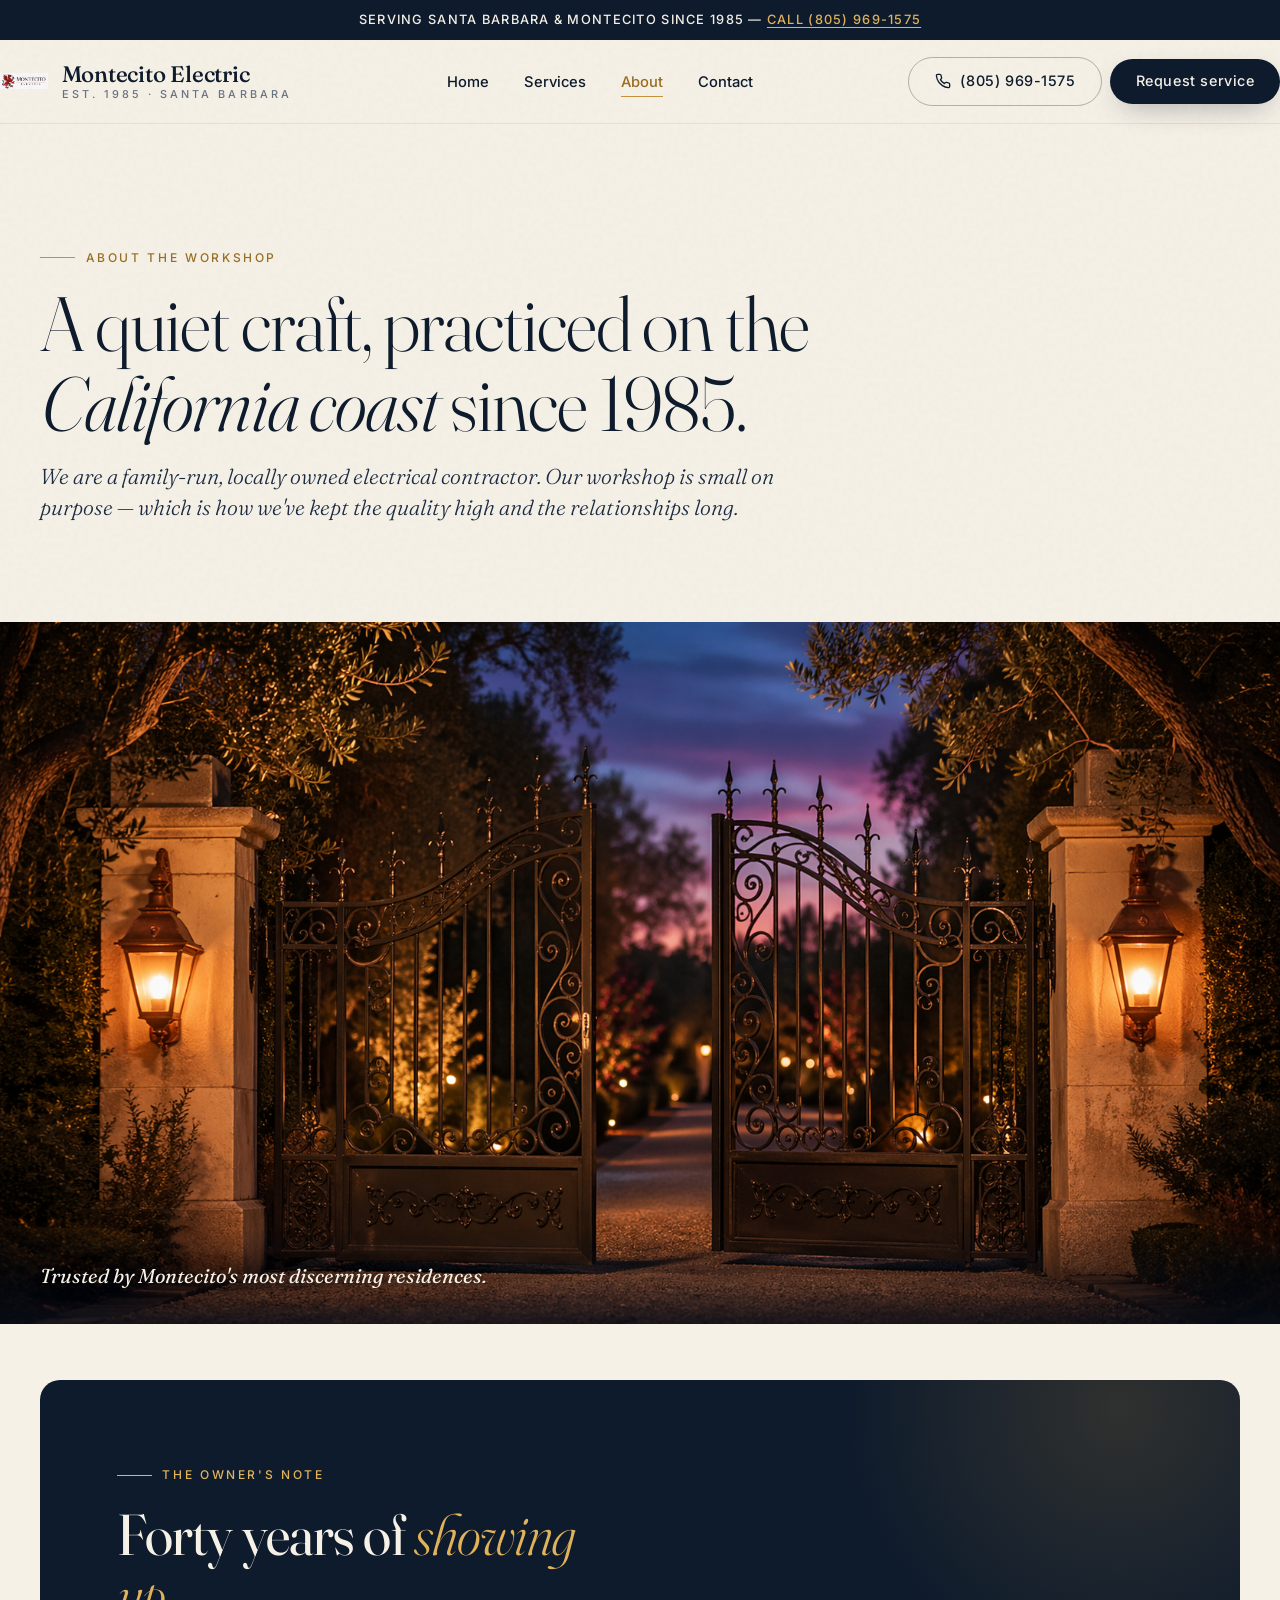
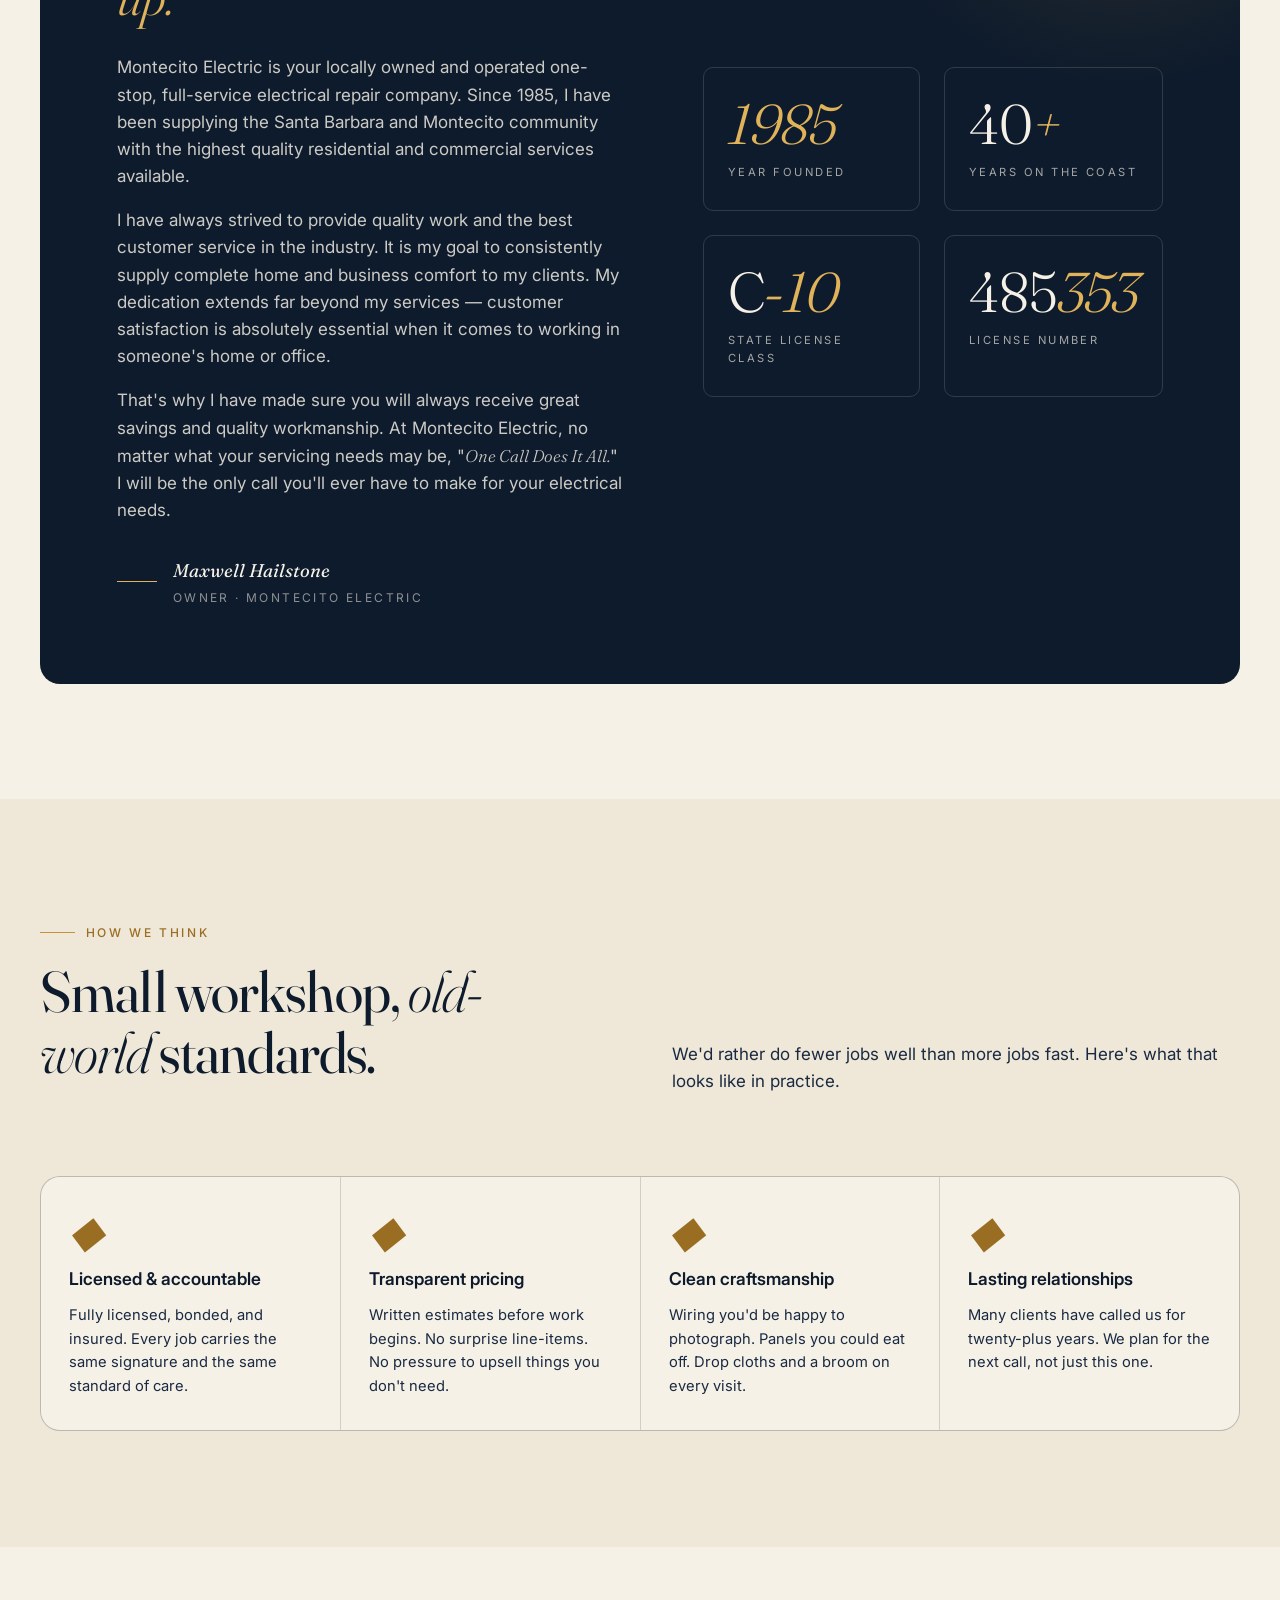
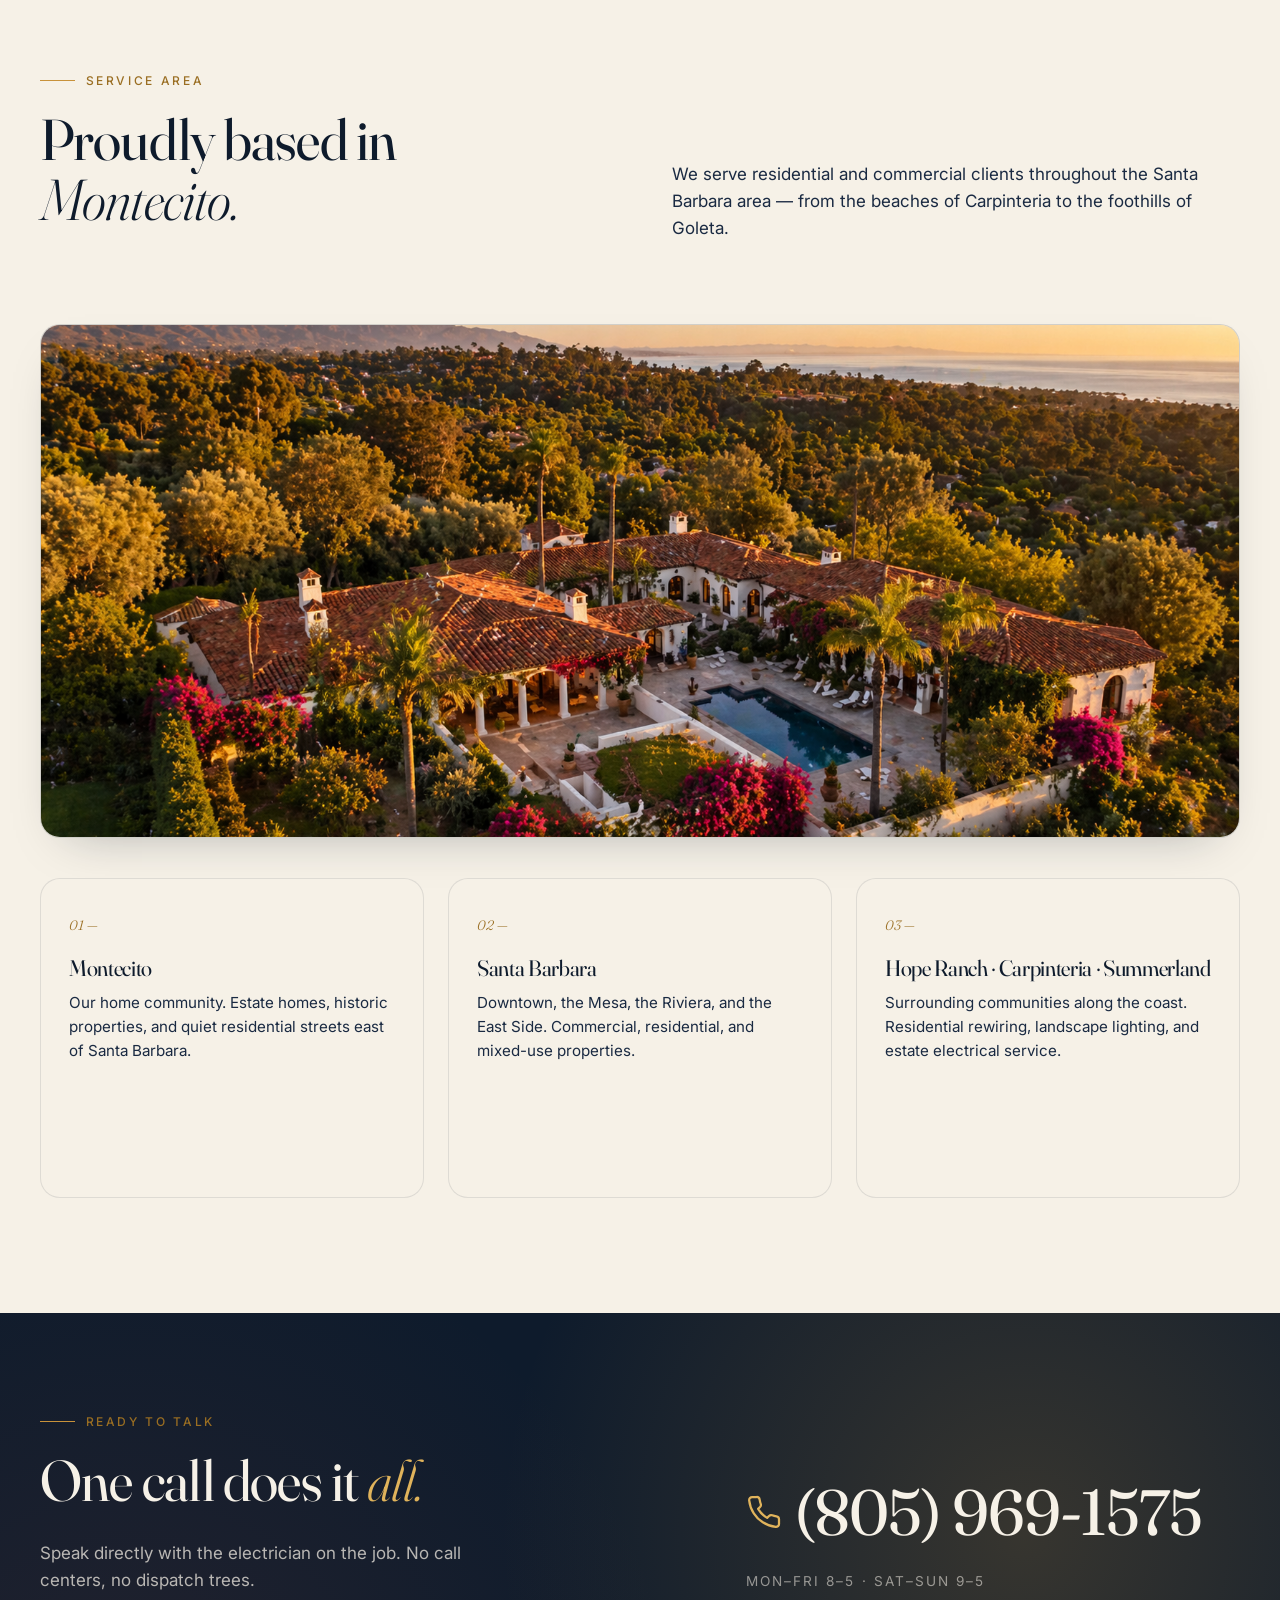
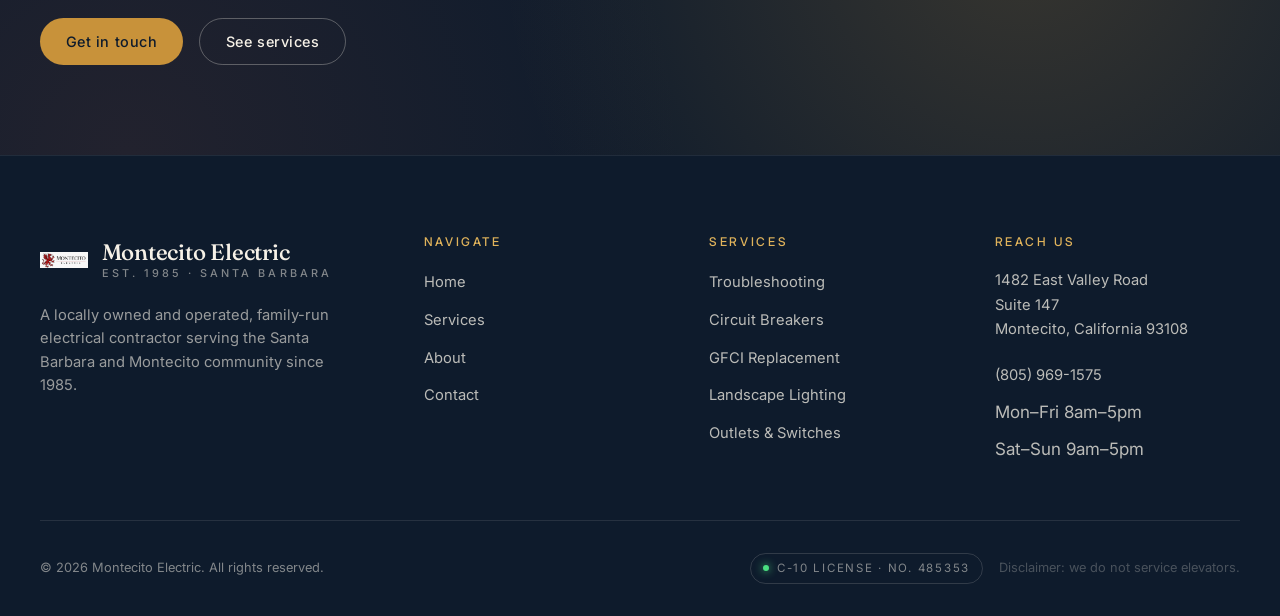
==== about.html @ 4dc49fbf "Update logo display and standardize brand text across all pages Remove circular background from logo" ====
<!DOCTYPE html>
<html lang="en">
<head>
<meta charset="UTF-8" />
<meta name="viewport" content="width=device-width, initial-scale=1.0" />
<title>About — Montecito Electric · Family-run since 1985</title>
<meta name="description" content="Montecito Electric is a locally owned and operated, family-run electrical contractor serving Santa Barbara and Montecito since 1985. C-10 License #485353." />
<meta name="theme-color" content="#0E1B2C" />
<link rel="preconnect" href="https://fonts.googleapis.com" />
<link rel="preconnect" href="https://fonts.gstatic.com" crossorigin />
<link rel="stylesheet" href="assets/css/styles.css" />
<link rel="icon" type="image/png" href="assets/images/montecito-electric-logo.png" />
<link rel="icon" type="image/svg+xml" href="data:image/svg+xml,%3Csvg xmlns='http://www.w3.org/2000/svg' viewBox='0 0 64 64'%3E%3Crect width='64' height='64' rx='14' fill='%230E1B2C'/%3E%3Cpath d='M35 14 L20 36 H30 L28 50 L44 28 H34 Z' fill='%23E0B35B'/%3E%3C/svg%3E" />
</head>
<body>

<div class="announce">
  Serving Santa Barbara & Montecito since 1985 — <a href="tel:8059691575">Call (805) 969-1575</a>
</div>

<header class="site-header">
  <div class="container nav-inner">
    <a href="index.html" class="brand" aria-label="Montecito Electric — Home">
      <span class="brand-mark" aria-hidden="true">
        <img class="brand-logo" src="assets/images/montecito-electric-logo.png" width="48" height="48" alt="Montecito Electric dragon logo" decoding="async" />
      </span>
      <span class="brand-text">
        <span class="brand-name">Montecito Electric</span>
        <span class="brand-sub">Est. 1985 · Santa Barbara</span>
      </span>
    </a>

    <nav aria-label="Primary">
      <ul class="nav-links">
        <li><a href="index.html">Home</a></li>
        <li><a href="services.html">Services</a></li>
        <li><a href="about.html" class="active">About</a></li>
        <li><a href="contact.html">Contact</a></li>
      </ul>
    </nav>

    <div class="nav-cta">
      <a class="btn btn-ghost" href="tel:8059691575">
        <svg width="16" height="16" viewBox="0 0 24 24" fill="none" stroke="currentColor" stroke-width="2" stroke-linecap="round" stroke-linejoin="round"><path d="M22 16.92v3a2 2 0 0 1-2.18 2 19.79 19.79 0 0 1-8.63-3.07 19.5 19.5 0 0 1-6-6 19.79 19.79 0 0 1-3.07-8.67A2 2 0 0 1 4.11 2h3a2 2 0 0 1 2 1.72 12.84 12.84 0 0 0 .7 2.81 2 2 0 0 1-.45 2.11L8.09 9.91a16 16 0 0 0 6 6l1.27-1.27a2 2 0 0 1 2.11-.45 12.84 12.84 0 0 0 2.81.7A2 2 0 0 1 22 16.92z"/></svg>
        (805) 969-1575
      </a>
      <a class="btn btn-primary" href="contact.html">Request service</a>
      <button class="nav-toggle" aria-label="Open menu" aria-expanded="false">
        <svg viewBox="0 0 24 24" fill="none" stroke="currentColor" stroke-width="2" stroke-linecap="round" stroke-linejoin="round"><line x1="3" y1="6" x2="21" y2="6"/><line x1="3" y1="12" x2="21" y2="12"/><line x1="3" y1="18" x2="21" y2="18"/></svg>
      </button>
    </div>
  </div>
</header>

<!-- Page hero -->
<section class="page-hero">
  <div class="container">
    <span class="eyebrow">About the workshop</span>
    <h1>A quiet craft, practiced on the <em class="italic-serif">California coast</em> since 1985.</h1>
    <p class="lead">
      We are a family-run, locally owned electrical contractor. Our workshop is small on purpose — which
      is how we've kept the quality high and the relationships long.
    </p>
  </div>
</section>

<figure class="about-establish reveal">
  <img
    src="assets/images/about-montecito-elecric.png"
    alt="Twin lanterns and an iron gate at a Montecito residence at twilight."
    width="1672"
    height="941"
    loading="lazy"
    decoding="async"
  />
  <figcaption>Trusted by Montecito's most discerning residences.</figcaption>
</figure>

<!-- Story section -->
<section style="padding-top:0">
  <div class="container">
    <div class="panel-dark reveal">
      <div class="about-grid">
        <div class="about-text">
          <span class="eyebrow">The owner's note</span>
          <h2>Forty years of <em class="italic-serif">showing up.</em></h2>
          <p>
            Montecito Electric is your locally owned and operated one-stop, full-service electrical repair company.
            Since 1985, I have been supplying the Santa Barbara and Montecito community with the highest quality
            residential and commercial services available.
          </p>
          <p>
            I have always strived to provide quality work and the best customer service in the industry. It is
            my goal to consistently supply complete home and business comfort to my clients. My dedication
            extends far beyond my services — customer satisfaction is absolutely essential when it comes to
            working in someone's home or office.
          </p>
          <p>
            That's why I have made sure you will always receive great savings and quality workmanship. At Montecito
            Electric, no matter what your servicing needs may be, "<em class="italic-serif">One Call Does It All.</em>"
            I will be the only call you'll ever have to make for your electrical needs.
          </p>
          <div class="signature">
            <span class="signature-line"></span>
            <div>
              <div class="signature-name">Maxwell Hailstone</div>
              <div class="signature-title">Owner · Montecito Electric</div>
            </div>
          </div>
        </div>

        <div class="stats">
          <div class="stat">
            <div class="stat-num"><em>1985</em></div>
            <div class="stat-label">Year founded</div>
          </div>
          <div class="stat">
            <div class="stat-num">40<em>+</em></div>
            <div class="stat-label">Years on the coast</div>
          </div>
          <div class="stat">
            <div class="stat-num">C<em>-10</em></div>
            <div class="stat-label">State license class</div>
          </div>
          <div class="stat">
            <div class="stat-num">485<em>353</em></div>
            <div class="stat-label">License number</div>
          </div>
        </div>
      </div>
    </div>
  </div>
</section>

<!-- Values -->
<section class="process">
  <div class="container">
    <div class="section-head reveal">
      <div>
        <span class="eyebrow">How we think</span>
        <h2>Small workshop, <em class="italic-serif">old-world</em> standards.</h2>
      </div>
      <p>We'd rather do fewer jobs well than more jobs fast. Here's what that looks like in practice.</p>
    </div>

    <div class="process-list reveal">
      <div class="process-item">
        <span class="process-step">◆</span>
        <h4>Licensed & accountable</h4>
        <p>Fully licensed, bonded, and insured. Every job carries the same signature and the same standard of care.</p>
      </div>
      <div class="process-item">
        <span class="process-step">◆</span>
        <h4>Transparent pricing</h4>
        <p>Written estimates before work begins. No surprise line-items. No pressure to upsell things you don't need.</p>
      </div>
      <div class="process-item">
        <span class="process-step">◆</span>
        <h4>Clean craftsmanship</h4>
        <p>Wiring you'd be happy to photograph. Panels you could eat off. Drop cloths and a broom on every visit.</p>
      </div>
      <div class="process-item">
        <span class="process-step">◆</span>
        <h4>Lasting relationships</h4>
        <p>Many clients have called us for twenty-plus years. We plan for the next call, not just this one.</p>
      </div>
    </div>
  </div>
</section>

<!-- Area served -->
<section>
  <div class="container">
    <div class="section-head reveal">
      <div>
        <span class="eyebrow">Service area</span>
        <h2>Proudly based in <em class="italic-serif">Montecito.</em></h2>
      </div>
      <p>We serve residential and commercial clients throughout the Santa Barbara area — from the beaches of Carpinteria to the foothills of Goleta.</p>
    </div>

    <figure class="about-area-hero reveal">
      <img
        src="assets/images/montecito-service-area.png"
        alt="Montecito and the Santa Barbara coastline from above."
        width="1672"
        height="941"
        loading="lazy"
        decoding="async"
      />
    </figure>

    <div class="services-grid reveal">
      <article class="service-card">
        <span class="service-num">01 —</span>
        <h3>Montecito</h3>
        <p>Our home community. Estate homes, historic properties, and quiet residential streets east of Santa Barbara.</p>
      </article>
      <article class="service-card">
        <span class="service-num">02 —</span>
        <h3>Santa Barbara</h3>
        <p>Downtown, the Mesa, the Riviera, and the East Side. Commercial, residential, and mixed-use properties.</p>
      </article>
      <article class="service-card">
        <span class="service-num">03 —</span>
        <h3>Hope Ranch · Carpinteria · Summerland</h3>
        <p>Surrounding communities along the coast. Residential rewiring, landscape lighting, and estate electrical service.</p>
      </article>
    </div>
  </div>
</section>

<!-- CTA -->
<section class="cta-banner">
  <div class="container">
    <div class="cta-inner">
      <div>
        <span class="eyebrow">Ready to talk</span>
        <h2>One call does it <em class="italic-serif">all.</em></h2>
        <p style="color:rgba(246,241,231,0.72); max-width:40ch; margin-top:1rem">
          Speak directly with the electrician on the job. No call centers, no dispatch trees.
        </p>
        <div class="cta-actions">
          <a href="contact.html" class="btn btn-amber">Get in touch</a>
          <a href="services.html" class="btn btn-ghost">See services</a>
        </div>
      </div>
      <div>
        <a href="tel:8059691575" class="cta-phone">
          <svg viewBox="0 0 24 24" fill="none" stroke="currentColor" stroke-width="1.5" stroke-linecap="round" stroke-linejoin="round"><path d="M22 16.92v3a2 2 0 0 1-2.18 2 19.79 19.79 0 0 1-8.63-3.07 19.5 19.5 0 0 1-6-6 19.79 19.79 0 0 1-3.07-8.67A2 2 0 0 1 4.11 2h3a2 2 0 0 1 2 1.72 12.84 12.84 0 0 0 .7 2.81 2 2 0 0 1-.45 2.11L8.09 9.91a16 16 0 0 0 6 6l1.27-1.27a2 2 0 0 1 2.11-.45 12.84 12.84 0 0 0 2.81.7A2 2 0 0 1 22 16.92z"/></svg>
          (805) 969-1575
        </a>
        <p style="color:rgba(246,241,231,0.55); font-size:.85rem; margin-top:.5rem; letter-spacing:.15em; text-transform:uppercase">
          Mon–Fri 8–5 · Sat–Sun 9–5
        </p>
      </div>
    </div>
  </div>
</section>

<!-- Footer -->
<footer class="site-footer">
  <div class="container">
    <div class="footer-grid">
      <div class="footer-brand">
        <a href="index.html" class="brand" aria-label="Montecito Electric">
          <span class="brand-mark" aria-hidden="true">
            <img class="brand-logo" src="assets/images/montecito-electric-logo.png" width="48" height="48" alt="Montecito Electric dragon logo" decoding="async" />
          </span>
          <span class="brand-text">
            <span class="brand-name">Montecito Electric</span>
            <span class="brand-sub">Est. 1985 · Santa Barbara</span>
          </span>
        </a>
        <p>A locally owned and operated, family-run electrical contractor serving the Santa Barbara and Montecito community since 1985.</p>
      </div>
      <div class="footer-col">
        <h4>Navigate</h4>
        <ul>
          <li><a href="index.html">Home</a></li>
          <li><a href="services.html">Services</a></li>
          <li><a href="about.html">About</a></li>
          <li><a href="contact.html">Contact</a></li>
        </ul>
      </div>
      <div class="footer-col">
        <h4>Services</h4>
        <ul>
          <li><a href="services.html#troubleshooting">Troubleshooting</a></li>
          <li><a href="services.html#breakers">Circuit Breakers</a></li>
          <li><a href="services.html#gfci">GFCI Replacement</a></li>
          <li><a href="services.html#landscape">Landscape Lighting</a></li>
          <li><a href="services.html#outlets">Outlets & Switches</a></li>
        </ul>
      </div>
      <div class="footer-col">
        <h4>Reach us</h4>
        <address>
          1482 East Valley Road<br/>
          Suite 147<br/>
          Montecito, California 93108
        </address>
        <ul style="margin-top:1.25rem">
          <li><a href="tel:8059691575">(805) 969-1575</a></li>
          <li>Mon–Fri 8am–5pm</li>
          <li>Sat–Sun 9am–5pm</li>
        </ul>
      </div>
    </div>
    <div class="footer-bottom">
      <div>© <span data-year>2026</span> Montecito Electric. All rights reserved.</div>
      <div style="display:flex; gap:1rem; align-items:center; flex-wrap:wrap">
        <span class="license-tag">C-10 License · No. 485353</span>
        <span style="opacity:.5">Disclaimer: we do not service elevators.</span>
      </div>
    </div>
  </div>
</footer>

<script src="assets/js/main.js" defer></script>
</body>
</html>
---- assets/css/styles.css ----
/* =========================================================
   MONTECITO ELECTRIC — Design System
   Aesthetic: Coastal California editorial. Deep navy,
   golden-hour amber, ivory. Serif display + refined sans.
   ========================================================= */

/* ---------- Fonts (self-hosted via Google Fonts CDN) ---------- */
@import url('https://fonts.googleapis.com/css2?family=Fraunces:ital,opsz,wght@0,9..144,300;0,9..144,400;0,9..144,500;0,9..144,600;0,9..144,700;1,9..144,400&family=Inter:wght@300;400;500;600;700&display=swap');

/* ---------- Design tokens ---------- */
:root {
  /* Palette */
  --ink:        #0E1B2C;       /* deep navy, primary text/background */
  --ink-soft:   #1a2a42;
  --ink-line:   #223352;
  --ivory:      #F6F1E7;       /* warm off-white */
  --ivory-soft: #EFE8D8;
  --bone:       #E7DFC9;
  --amber:      #C8923A;       /* golden-hour accent */
  --amber-lite: #E0B35B;
  --amber-deep: #9A6E22;
  --terracotta: #B4553C;
  --sage:       #6B7A5A;
  --muted:      #6B7383;

  /* Typography */
  --font-display: 'Fraunces', 'Times New Roman', Georgia, serif;
  --font-body:    'Inter', -apple-system, BlinkMacSystemFont, 'Segoe UI', sans-serif;

  /* Spatial */
  --container: 1280px;
  --gutter: clamp(1.25rem, 4vw, 2.5rem);
  --radius-sm: 4px;
  --radius:    10px;
  --radius-lg: 20px;

  /* Motion */
  --ease: cubic-bezier(.2, .7, .2, 1);
}

* { box-sizing: border-box; }

html {
  scroll-behavior: smooth;
  -webkit-text-size-adjust: 100%;
}

body {
  margin: 0;
  font-family: var(--font-body);
  font-weight: 400;
  font-size: 17px;
  line-height: 1.6;
  color: var(--ink);
  background: var(--ivory);
  -webkit-font-smoothing: antialiased;
  -moz-osx-font-smoothing: grayscale;
  overflow-x: hidden;
}

/* Subtle paper grain on whole page */
body::before {
  content: "";
  position: fixed;
  inset: 0;
  pointer-events: none;
  z-index: 1000;
  opacity: .22;
  mix-blend-mode: multiply;
  background-image: url("data:image/svg+xml;utf8,<svg viewBox='0 0 200 200' xmlns='http://www.w3.org/2000/svg'><filter id='n'><feTurbulence type='fractalNoise' baseFrequency='0.9' numOctaves='2' stitchTiles='stitch'/><feColorMatrix values='0 0 0 0 0.05  0 0 0 0 0.05  0 0 0 0 0.1  0 0 0 0.08 0'/></filter><rect width='200' height='200' filter='url(%23n)'/></svg>");
}

img { max-width: 100%; height: auto; display: block; }
a { color: inherit; text-decoration: none; }
button { font: inherit; cursor: pointer; border: 0; background: none; color: inherit; }

/* ---------- Typography ---------- */
h1, h2, h3, h4 {
  font-family: var(--font-display);
  font-weight: 400;
  letter-spacing: -0.015em;
  line-height: 1.05;
  margin: 0 0 .5em;
  font-variation-settings: "opsz" 120;
}

h1 { font-size: clamp(2.75rem, 7vw, 6rem); font-weight: 300; }
h2 { font-size: clamp(2rem, 4.5vw, 3.75rem); }
h3 { font-size: clamp(1.35rem, 2.4vw, 1.85rem); }
h4 { font-size: 1.15rem; font-family: var(--font-body); font-weight: 600; letter-spacing: 0; }

p { margin: 0 0 1em; }

.eyebrow {
  font-family: var(--font-body);
  font-size: .75rem;
  text-transform: uppercase;
  letter-spacing: .22em;
  font-weight: 500;
  color: var(--amber-deep);
  margin-bottom: 1.25rem;
  display: inline-flex;
  align-items: center;
  gap: .65rem;
}
.eyebrow::before {
  content: "";
  width: 2.2rem;
  height: 1px;
  background: var(--amber);
  display: inline-block;
}
.lead {
  font-family: var(--font-display);
  font-size: clamp(1.2rem, 2vw, 1.55rem);
  font-weight: 300;
  font-style: italic;
  line-height: 1.45;
  color: var(--ink-soft);
  max-width: 42ch;
}

.italic-serif { font-family: var(--font-display); font-style: italic; font-weight: 300; }

/* ---------- Layout ---------- */
.container {
  width: 100%;
  max-width: var(--container);
  margin: 0 auto;
  padding: 0 var(--gutter);
}

section { padding: clamp(5rem, 9vw, 8.5rem) 0; position: relative; }

/* ---------- Announcement bar ---------- */
.announce {
  background: var(--ink);
  color: var(--ivory);
  font-size: .8rem;
  letter-spacing: .1em;
  text-transform: uppercase;
  text-align: center;
  padding: .6rem 1rem;
  font-weight: 500;
}
.announce a {
  color: var(--amber-lite);
  text-decoration: underline;
  text-underline-offset: 3px;
  text-decoration-thickness: 1px;
}

/* ---------- Header / Nav ---------- */
.site-header {
  position: sticky;
  top: 0;
  z-index: 100;
  background: rgba(246, 241, 231, 0.82);
  backdrop-filter: saturate(140%) blur(14px);
  -webkit-backdrop-filter: saturate(140%) blur(14px);
  border-bottom: 1px solid rgba(14, 27, 44, 0.08);
}
.nav-inner {
  display: flex;
  align-items: center;
  justify-content: space-between;
  gap: 2rem;
  padding: 1.1rem 0;
}
.brand {
  display: flex;
  align-items: center;
  gap: .85rem;
  text-decoration: none;
}
.brand-mark {
  width: 48px; height: 48px;
  flex: 0 0 auto;
  display: grid; place-items: center;
}
.brand-mark .brand-logo {
  width: 48px;
  height: 48px;
  object-fit: contain;
  display: block;
}
.brand-text {
  display: flex; flex-direction: column; line-height: 1;
}
.brand-name {
  font-family: var(--font-display);
  font-size: 1.4rem;
  font-weight: 500;
  letter-spacing: -0.01em;
  color: var(--ink);
}
.brand-sub {
  font-size: .68rem;
  letter-spacing: .28em;
  text-transform: uppercase;
  color: var(--muted);
  margin-top: 4px;
  font-weight: 500;
}

.nav-links {
  display: flex;
  gap: 2.2rem;
  list-style: none;
  margin: 0; padding: 0;
}
.nav-links a {
  font-size: .92rem;
  font-weight: 500;
  color: var(--ink);
  position: relative;
  padding: .25rem 0;
  transition: color .25s var(--ease);
}
.nav-links a::after {
  content: "";
  position: absolute;
  left: 0; bottom: -2px;
  height: 1px; width: 0;
  background: var(--amber);
  transition: width .35s var(--ease);
}
.nav-links a:hover::after,
.nav-links a.active::after { width: 100%; }
.nav-links a.active { color: var(--amber-deep); }

.nav-cta {
  display: inline-flex;
  align-items: center;
  gap: .5rem;
}

/* Mobile toggle */
.nav-toggle {
  display: none;
  width: 42px; height: 42px;
  border-radius: 50%;
  background: var(--ink);
  color: var(--ivory);
  align-items: center;
  justify-content: center;
}
.nav-toggle svg { width: 20px; height: 20px; }

/* ---------- Buttons ---------- */
.btn {
  display: inline-flex;
  align-items: center;
  gap: .6rem;
  padding: .95rem 1.6rem;
  border-radius: 999px;
  font-size: .9rem;
  font-weight: 500;
  letter-spacing: .04em;
  transition: transform .3s var(--ease), background .3s var(--ease), color .3s var(--ease), box-shadow .3s var(--ease);
  white-space: nowrap;
  line-height: 1;
}
.btn-primary {
  background: var(--ink);
  color: var(--ivory);
  box-shadow: 0 10px 30px -12px rgba(14, 27, 44, 0.45);
}
.btn-primary:hover {
  background: var(--amber-deep);
  color: var(--ivory);
  transform: translateY(-2px);
}
.btn-ghost {
  background: transparent;
  color: var(--ink);
  border: 1px solid rgba(14, 27, 44, 0.3);
}
.btn-ghost:hover {
  background: var(--ink);
  color: var(--ivory);
  border-color: var(--ink);
}
.btn-amber {
  background: var(--amber);
  color: var(--ink);
}
.btn-amber:hover { background: var(--amber-lite); transform: translateY(-2px); }

.btn-arrow { transition: transform .3s var(--ease); }
.btn:hover .btn-arrow { transform: translateX(4px); }

/* ---------- HERO ---------- */
.hero {
  position: relative;
  padding: clamp(4rem, 7vw, 7rem) 0 clamp(4rem, 8vw, 7rem);
  overflow: hidden;
}
.hero-grid {
  display: grid;
  grid-template-columns: 1fr;
  gap: 3rem;
  align-items: center;
}
@media (min-width: 900px) {
  .hero-grid { grid-template-columns: 1.15fr 1fr; gap: 4.5rem; }
}

.hero-title {
  font-size: clamp(3rem, 8vw, 6.5rem);
  line-height: .95;
  font-weight: 300;
  margin-bottom: 1.75rem;
  letter-spacing: -0.025em;
}
.hero-title .line {
  display: block;
  overflow: hidden;
}
.hero-title .line > span {
  display: inline-block;
  animation: riseUp 1s var(--ease) both;
}
.hero-title .line:nth-child(2) > span { animation-delay: .12s; }
.hero-title .line:nth-child(3) > span { animation-delay: .24s; }
.hero-title em {
  font-style: italic;
  font-weight: 300;
  color: var(--amber-deep);
  font-variation-settings: "opsz" 144, "SOFT" 100;
}

@keyframes riseUp {
  from { opacity: 0; transform: translateY(60%); }
  to   { opacity: 1; transform: translateY(0); }
}
@keyframes fadeUp {
  from { opacity: 0; transform: translateY(20px); }
  to   { opacity: 1; transform: translateY(0); }
}

.hero-lead {
  max-width: 46ch;
  margin-bottom: 2rem;
  animation: fadeUp .9s var(--ease) .45s both;
}
.hero-cta {
  display: flex; gap: .85rem; flex-wrap: wrap;
  animation: fadeUp .9s var(--ease) .6s both;
}
.hero-meta {
  margin-top: 3rem;
  display: flex;
  gap: 2.5rem;
  flex-wrap: wrap;
  animation: fadeUp .9s var(--ease) .75s both;
}
.hero-meta-item {
  display: flex; flex-direction: column; gap: .25rem;
}
.hero-meta-num {
  font-family: var(--font-display);
  font-size: 2.4rem;
  font-weight: 400;
  color: var(--ink);
  line-height: 1;
}
.hero-meta-num em { font-style: italic; color: var(--amber-deep); }
.hero-meta-label {
  font-size: .72rem;
  letter-spacing: .22em;
  text-transform: uppercase;
  color: var(--muted);
}

/* Hero visual — editorial photography + warm overlay */
.hero-visual {
  position: relative;
  aspect-ratio: 4/5;
  border-radius: var(--radius-lg);
  overflow: hidden;
  background: linear-gradient(160deg, #1a2a42 0%, #0E1B2C 55%, #050c18 100%);
  box-shadow:
    0 50px 100px -40px rgba(5, 12, 24, 0.55),
    0 0 0 1px rgba(14, 27, 44, 0.1);
  animation: fadeUp 1.2s var(--ease) .3s both;
}
.hero-visual::before {
  content: "";
  position: absolute;
  inset: 0;
  z-index: 1;
  background:
    radial-gradient(ellipse at 15% 0%, rgba(224, 179, 91, 0.2), transparent 50%),
    radial-gradient(ellipse at 100% 100%, rgba(180, 85, 60, 0.12), transparent 50%),
    linear-gradient(180deg, transparent 50%, rgba(5, 12, 24, 0.45) 100%);
  pointer-events: none;
}
.hero-photo {
  position: absolute;
  inset: 0;
  width: 100%;
  height: 100%;
  object-fit: cover;
  object-position: center 32%;
  z-index: 0;
}
.hero-badge {
  position: absolute;
  z-index: 2;
  bottom: 1.75rem; left: 1.75rem; right: 1.75rem;
  background: rgba(246, 241, 231, 0.96);
  backdrop-filter: blur(8px);
  border-radius: var(--radius);
  padding: 1.15rem 1.4rem;
  display: flex; align-items: center; gap: 1rem;
  box-shadow: 0 10px 30px -10px rgba(0,0,0,.3);
}
.hero-badge-icon {
  width: 46px; height: 46px;
  flex: 0 0 auto;
  border-radius: 50%;
  background: var(--amber);
  display: grid; place-items: center;
  color: var(--ink);
}
.hero-badge-icon svg { width: 22px; height: 22px; }
.hero-badge-text { font-size: .88rem; line-height: 1.35; }
.hero-badge-text strong {
  display: block;
  font-family: var(--font-display);
  font-size: 1rem;
  font-weight: 500;
  margin-bottom: 2px;
}

/* Decorative floating numbers */
.hero-decor {
  position: absolute;
  top: 0; right: 0;
  font-family: var(--font-display);
  font-size: clamp(8rem, 18vw, 16rem);
  line-height: 1;
  color: var(--bone);
  opacity: .7;
  font-weight: 300;
  letter-spacing: -0.04em;
  pointer-events: none;
  z-index: -1;
  transform: translate(20%, -20%);
}

/* ---------- Marquee strip ---------- */
.marquee {
  border-top: 1px solid rgba(14,27,44,.1);
  border-bottom: 1px solid rgba(14,27,44,.1);
  overflow: hidden;
  padding: 1.4rem 0;
  background: var(--ivory-soft);
}
.marquee-track {
  display: flex;
  gap: 3.5rem;
  animation: scroll 40s linear infinite;
  white-space: nowrap;
  width: max-content;
}
.marquee-item {
  font-family: var(--font-display);
  font-style: italic;
  font-size: 1.4rem;
  font-weight: 300;
  color: var(--ink);
  display: inline-flex;
  align-items: center;
  gap: 3.5rem;
}
.marquee-item::after {
  content: "✦";
  color: var(--amber);
  font-style: normal;
}
@keyframes scroll {
  from { transform: translateX(0); }
  to   { transform: translateX(-50%); }
}

/* ---------- Services ---------- */
.section-head {
  display: grid;
  grid-template-columns: 1fr;
  gap: 2rem;
  margin-bottom: 4rem;
  align-items: end;
}
@media (min-width: 900px) {
  .section-head { grid-template-columns: 1fr 1fr; gap: 4rem; }
}
.section-head h2 { max-width: 16ch; }
.section-head p { max-width: 50ch; color: var(--ink-soft); }

.services-grid {
  display: grid;
  grid-template-columns: 1fr;
  gap: 1.5rem;
}
@media (min-width: 640px) { .services-grid { grid-template-columns: repeat(2, 1fr); } }
@media (min-width: 1000px) { .services-grid { grid-template-columns: repeat(3, 1fr); } }

.service-card {
  position: relative;
  background: var(--ivory);
  border: 1px solid rgba(14, 27, 44, 0.1);
  border-radius: var(--radius-lg);
  padding: 2.25rem 1.75rem 2rem;
  transition: transform .4s var(--ease), box-shadow .4s var(--ease), border-color .4s var(--ease);
  overflow: hidden;
  display: flex;
  flex-direction: column;
  min-height: 320px;
}
.service-card::before {
  content: "";
  position: absolute;
  inset: 0;
  background: linear-gradient(160deg, transparent 50%, rgba(200, 146, 58, 0.08) 100%);
  opacity: 0;
  transition: opacity .4s var(--ease);
}
.service-card:hover {
  transform: translateY(-6px);
  box-shadow: 0 30px 60px -25px rgba(14, 27, 44, 0.25);
  border-color: rgba(200, 146, 58, 0.4);
}
.service-card:hover::before { opacity: 1; }

.service-num {
  font-family: var(--font-display);
  font-size: .85rem;
  font-style: italic;
  font-weight: 300;
  color: var(--amber-deep);
  margin-bottom: 1.25rem;
}
.service-icon {
  width: 52px; height: 52px;
  display: grid; place-items: center;
  border-radius: 50%;
  background: var(--ink);
  color: var(--amber-lite);
  margin-bottom: 1.5rem;
  position: relative;
  z-index: 1;
}
.service-icon svg { width: 26px; height: 26px; }
.service-card h3 {
  font-size: 1.4rem;
  margin-bottom: .65rem;
  position: relative; z-index: 1;
}
.service-card p {
  color: var(--ink-soft);
  font-size: .95rem;
  margin-bottom: 1.25rem;
  position: relative; z-index: 1;
}
.service-link {
  margin-top: auto;
  font-size: .85rem;
  font-weight: 500;
  letter-spacing: .04em;
  color: var(--ink);
  display: inline-flex;
  align-items: center;
  gap: .4rem;
  position: relative; z-index: 1;
}
.service-link svg { transition: transform .3s var(--ease); width: 14px; height: 14px; }
.service-card:hover .service-link svg { transform: translateX(5px); }

/* ---------- About / dark panel ---------- */
.panel-dark {
  background: var(--ink);
  color: var(--ivory);
  border-radius: var(--radius-lg);
  padding: clamp(2.5rem, 6vw, 5rem);
  position: relative;
  overflow: hidden;
}
.panel-dark::before {
  content: "";
  position: absolute;
  top: -30%; right: -15%;
  width: 600px; height: 600px;
  background: radial-gradient(circle, rgba(200, 146, 58, 0.18), transparent 65%);
  pointer-events: none;
}
.panel-dark--craft::after {
  content: "";
  position: absolute;
  inset: 0;
  background: url("../images/best-electrician-in-montecito.png") 92% 50% / min(52vw, 420px) auto no-repeat;
  opacity: 0.16;
  pointer-events: none;
  mix-blend-mode: soft-light;
}
@media (max-width: 899px) {
  .panel-dark--craft::after {
    background-position: 50% 100%;
    background-size: min(92vw, 300px) auto;
    opacity: 0.12;
  }
}
.panel-dark .eyebrow { color: var(--amber-lite); }
.panel-dark .eyebrow::before { background: var(--amber-lite); }
.panel-dark h2 em { color: var(--amber-lite); }

.about-grid {
  display: grid;
  grid-template-columns: 1fr;
  gap: 3rem;
  position: relative;
  z-index: 1;
}
@media (min-width: 900px) {
  .about-grid { grid-template-columns: 1.1fr 1fr; gap: 5rem; align-items: center; }
}
.about-text p { color: rgba(246, 241, 231, 0.82); max-width: 55ch; }
.signature {
  margin-top: 2rem;
  display: flex; align-items: center; gap: 1rem;
}
.signature-line {
  width: 2.5rem; height: 1px; background: var(--amber-lite);
}
.signature-name {
  font-family: var(--font-display);
  font-style: italic;
  font-size: 1.15rem;
  font-weight: 400;
  color: var(--ivory);
}
.signature-title {
  font-size: .75rem;
  letter-spacing: .2em;
  text-transform: uppercase;
  color: rgba(246, 241, 231, 0.55);
  margin-top: 2px;
}

.stats {
  display: grid;
  grid-template-columns: repeat(2, 1fr);
  gap: 1.5rem;
}
.stat {
  border: 1px solid rgba(246, 241, 231, 0.15);
  border-radius: var(--radius);
  padding: 1.75rem 1.5rem;
  transition: border-color .3s var(--ease), background .3s var(--ease);
}
.stat:hover { border-color: var(--amber-lite); background: rgba(200, 146, 58, 0.05); }
.stat-num {
  font-family: var(--font-display);
  font-size: clamp(2.5rem, 5vw, 3.5rem);
  font-weight: 300;
  line-height: 1;
  color: var(--ivory);
  letter-spacing: -0.02em;
}
.stat-num em { font-style: italic; color: var(--amber-lite); }
.stat-label {
  font-size: .7rem;
  letter-spacing: .22em;
  text-transform: uppercase;
  color: rgba(246, 241, 231, 0.65);
  margin-top: .75rem;
}

/* ---------- Process ---------- */
.process {
  background: var(--ivory-soft);
}
.process-list {
  display: grid;
  grid-template-columns: 1fr;
  gap: 1px;
  background: rgba(14, 27, 44, 0.12);
  border: 1px solid rgba(14, 27, 44, 0.12);
  border-radius: var(--radius-lg);
  overflow: hidden;
}
@media (min-width: 900px) {
  .process-list { grid-template-columns: repeat(4, 1fr); }
}
.process-item {
  background: var(--ivory);
  padding: 2rem 1.75rem;
  transition: background .3s var(--ease);
  display: flex;
  flex-direction: column;
  gap: 1rem;
}
.process-item:hover { background: var(--bone); }
.process-step {
  font-family: var(--font-display);
  font-style: italic;
  font-weight: 300;
  font-size: 2.8rem;
  line-height: 1;
  color: var(--amber-deep);
}
.process-item h4 { margin: 0; font-size: 1.1rem; }
.process-item p { margin: 0; font-size: .92rem; color: var(--ink-soft); }

/* ---------- Testimonial ---------- */
.testimonial-band {
  padding: clamp(2.5rem, 5vw, 4rem) 0;
  background: var(--ivory-soft);
}
.testimonial {
  text-align: center;
  max-width: 900px;
  margin: 0 auto;
  padding: 4rem 0;
}
.testimonial--textured {
  position: relative;
  padding: clamp(3rem, 6vw, 4.5rem) clamp(1.25rem, 4vw, 2.5rem);
  border-radius: var(--radius-lg);
  overflow: hidden;
  border: 1px solid rgba(14, 27, 44, 0.08);
  background: var(--ivory);
  box-shadow: 0 24px 60px -40px rgba(14, 27, 44, 0.35);
}
.testimonial--textured::before {
  content: "";
  position: absolute;
  inset: 0;
  z-index: 0;
  background-image: url("../images/background texture.png");
  background-size: cover;
  background-position: center 40%;
  opacity: 0.5;
  mix-blend-mode: multiply;
  filter: contrast(1.04) saturate(0.95);
}
.testimonial--textured::after {
  content: "";
  position: absolute;
  inset: 0;
  z-index: 0;
  background: linear-gradient(
    180deg,
    rgba(246, 241, 231, 0.88) 0%,
    rgba(246, 241, 231, 0.4) 42%,
    rgba(246, 241, 231, 0.9) 100%
  );
  pointer-events: none;
}
.testimonial--textured > * {
  position: relative;
  z-index: 1;
}
.quote-mark {
  font-family: var(--font-display);
  font-size: 6rem;
  font-weight: 300;
  color: var(--amber);
  line-height: .7;
  margin-bottom: 1rem;
}
.testimonial blockquote {
  font-family: var(--font-display);
  font-style: italic;
  font-weight: 300;
  font-size: clamp(1.5rem, 3vw, 2.25rem);
  line-height: 1.35;
  color: var(--ink);
  margin: 0 0 2rem;
  letter-spacing: -0.015em;
}
.testimonial-author {
  font-size: .8rem;
  letter-spacing: .2em;
  text-transform: uppercase;
  color: var(--muted);
}

/* ---------- CTA banner ---------- */
.cta-banner {
  background: var(--ink);
  color: var(--ivory);
  padding: clamp(3rem, 7vw, 6rem) 0;
  position: relative;
  overflow: hidden;
}
.cta-banner::before {
  content: "";
  position: absolute;
  inset: 0;
  background:
    radial-gradient(circle at 80% 50%, rgba(200, 146, 58, 0.22), transparent 50%),
    radial-gradient(circle at 10% 100%, rgba(180, 85, 60, 0.12), transparent 45%);
  pointer-events: none;
}
.cta-inner {
  display: grid;
  grid-template-columns: 1fr;
  gap: 2rem;
  align-items: center;
  position: relative;
  z-index: 1;
}
@media (min-width: 900px) {
  .cta-inner { grid-template-columns: 1.3fr 1fr; gap: 4rem; }
}
.cta-banner h2 em { color: var(--amber-lite); }
.cta-phone {
  font-family: var(--font-display);
  font-size: clamp(2.5rem, 5vw, 4rem);
  font-weight: 400;
  letter-spacing: -0.02em;
  color: var(--ivory);
  display: flex;
  align-items: center;
  gap: .75rem;
  transition: color .3s var(--ease);
}
.cta-phone:hover { color: var(--amber-lite); }
.cta-phone svg { width: 36px; height: 36px; color: var(--amber-lite); }
.cta-actions {
  display: flex; gap: 1rem; margin-top: 1.5rem; flex-wrap: wrap;
}
.cta-actions .btn-ghost {
  color: var(--ivory);
  border-color: rgba(246, 241, 231, 0.3);
}
.cta-actions .btn-ghost:hover {
  background: var(--ivory);
  color: var(--ink);
}

/* ---------- Footer ---------- */
.site-footer {
  background: var(--ink);
  color: rgba(246, 241, 231, 0.75);
  padding: 5rem 0 2rem;
  border-top: 1px solid rgba(246, 241, 231, 0.08);
}
.footer-grid {
  display: grid;
  grid-template-columns: 1fr;
  gap: 3rem;
  margin-bottom: 3.5rem;
}
@media (min-width: 700px) {
  .footer-grid { grid-template-columns: 1.4fr 1fr 1fr 1fr; gap: 2.5rem; }
}
.footer-brand .brand-name { color: var(--ivory); }
.footer-brand .brand-sub { color: rgba(246, 241, 231, 0.5); }
.footer-brand p {
  margin-top: 1.25rem;
  font-size: .92rem;
  max-width: 34ch;
  color: rgba(246, 241, 231, 0.6);
}
.footer-col h4 {
  font-family: var(--font-body);
  font-size: .75rem;
  font-weight: 500;
  letter-spacing: .22em;
  text-transform: uppercase;
  color: var(--amber-lite);
  margin-bottom: 1.25rem;
}
.footer-col ul {
  list-style: none;
  margin: 0; padding: 0;
  display: flex; flex-direction: column; gap: .65rem;
}
.footer-col a {
  font-size: .92rem;
  color: rgba(246, 241, 231, 0.75);
  transition: color .25s var(--ease);
}
.footer-col a:hover { color: var(--amber-lite); }
.footer-col address {
  font-style: normal;
  font-size: .92rem;
  line-height: 1.65;
}

.footer-bottom {
  border-top: 1px solid rgba(246, 241, 231, 0.1);
  padding-top: 2rem;
  display: flex;
  justify-content: space-between;
  align-items: center;
  gap: 1.5rem;
  flex-wrap: wrap;
  font-size: .8rem;
  color: rgba(246, 241, 231, 0.5);
}
.license-tag {
  display: inline-flex;
  align-items: center;
  gap: .5rem;
  padding: .35rem .75rem;
  border: 1px solid rgba(246, 241, 231, 0.15);
  border-radius: 999px;
  font-size: .72rem;
  letter-spacing: .15em;
  text-transform: uppercase;
}
.license-tag::before {
  content: "";
  width: 6px; height: 6px;
  background: #4ade80;
  border-radius: 50%;
  box-shadow: 0 0 8px #4ade80;
}

/* ---------- Interior page hero ---------- */
.page-hero {
  padding: clamp(5rem, 9vw, 8rem) 0 clamp(3rem, 6vw, 5rem);
  position: relative;
}
.page-hero .eyebrow { margin-bottom: 1rem; }
.page-hero h1 {
  font-size: clamp(2.5rem, 6vw, 5rem);
  margin-bottom: 1rem;
  max-width: 18ch;
}
.page-hero .lead { font-size: clamp(1.1rem, 1.8vw, 1.35rem); max-width: 55ch; }

/* ---------- Service detail tiles ---------- */
.svc-tile {
  display: grid;
  grid-template-columns: 1fr;
  gap: 2rem;
  align-items: start;
  padding: 3rem 0;
  border-top: 1px solid rgba(14, 27, 44, 0.12);
}
@media (min-width: 800px) {
  .svc-tile { grid-template-columns: .25fr 1fr 1.2fr; gap: 3rem; }
}
.svc-tile:last-child { border-bottom: 1px solid rgba(14, 27, 44, 0.12); }
.svc-num {
  font-family: var(--font-display);
  font-size: 3rem;
  font-weight: 300;
  font-style: italic;
  color: var(--amber-deep);
  line-height: 1;
}
.svc-tile h3 { font-size: clamp(1.5rem, 2.8vw, 2.2rem); }
.svc-tile p { color: var(--ink-soft); }
.svc-tile ul {
  list-style: none;
  padding: 0;
  margin: 1.25rem 0 0;
  display: grid;
  grid-template-columns: 1fr 1fr;
  gap: .5rem .5rem;
  font-size: .92rem;
}
@media (max-width: 520px) {
  .svc-tile ul { grid-template-columns: 1fr; }
}
.svc-tile li {
  display: flex; align-items: center; gap: .5rem;
  color: var(--ink-soft);
}
.svc-tile li::before {
  content: "";
  width: 4px; height: 4px;
  border-radius: 50%;
  background: var(--amber);
  flex: 0 0 auto;
}
.svc-feature {
  margin: 1.75rem 0 0;
  border-radius: var(--radius);
  overflow: hidden;
  border: 1px solid rgba(14, 27, 44, 0.1);
  aspect-ratio: 16 / 10;
  background: rgba(14, 27, 44, 0.06);
  box-shadow: 0 20px 50px -32px rgba(14, 27, 44, 0.45);
  transition: box-shadow 0.45s var(--ease), border-color 0.35s var(--ease);
}
.svc-feature:hover {
  border-color: rgba(200, 146, 58, 0.35);
  box-shadow: 0 28px 60px -28px rgba(14, 27, 44, 0.35);
}
.svc-feature img {
  display: block;
  width: 100%;
  height: 100%;
  object-fit: cover;
  object-position: center 45%;
  transition: transform 0.75s var(--ease);
}
.svc-feature:hover img { transform: scale(1.02); }

/* ---------- About page photography ---------- */
.about-establish {
  margin: 0 0 clamp(2rem, 5vw, 3.5rem);
  padding: 0;
  position: relative;
}
.about-establish img {
  display: block;
  width: 100%;
  height: auto;
  max-height: min(78vh, 720px);
  object-fit: cover;
  object-position: center 40%;
}
.about-establish figcaption {
  position: absolute;
  left: 0;
  right: 0;
  bottom: 0;
  padding: clamp(1.25rem, 3vw, 2rem) clamp(1rem, 4vw, 2.5rem);
  font-family: var(--font-display);
  font-style: italic;
  font-size: clamp(1rem, 2.2vw, 1.25rem);
  color: var(--ivory);
  text-shadow: 0 2px 24px rgba(5, 12, 24, 0.85);
  background: linear-gradient(180deg, transparent, rgba(5, 12, 24, 0.75));
}
.about-area-hero {
  margin: 0 0 2.5rem;
  border-radius: var(--radius-lg);
  overflow: hidden;
  border: 1px solid rgba(14, 27, 44, 0.1);
  aspect-ratio: 21 / 9;
  background: rgba(14, 27, 44, 0.06);
  box-shadow: 0 20px 48px -28px rgba(14, 27, 44, 0.35);
}
.about-area-hero img {
  display: block;
  width: 100%;
  height: 100%;
  object-fit: cover;
  object-position: 50% 35%;
}

/* ---------- Contact page ---------- */
.contact-grid {
  display: grid;
  grid-template-columns: 1fr;
  gap: 3rem;
}
@media (min-width: 900px) {
  .contact-grid { grid-template-columns: 1.1fr 1fr; gap: 4rem; }
}
.contact-visual-split {
  display: grid;
  grid-template-columns: 1fr;
  gap: 1.25rem;
  margin-top: 0.5rem;
}
@media (min-width: 800px) {
  .contact-visual-split {
    grid-template-columns: 1.15fr 1fr;
    gap: 1.5rem;
    align-items: stretch;
  }
}
.contact-hero-fig {
  margin: 0;
  border-radius: var(--radius-lg);
  overflow: hidden;
  border: 1px solid rgba(14, 27, 44, 0.12);
  min-height: 240px;
  background: #0E1B2C;
  aspect-ratio: 4 / 3;
  box-shadow: 0 24px 50px -30px rgba(5, 12, 24, 0.45);
}
.contact-hero-fig img {
  display: block;
  width: 100%;
  height: 100%;
  min-height: 240px;
  object-fit: cover;
  object-position: center 42%;
}
.contact-map-frame {
  border-radius: var(--radius-lg);
  overflow: hidden;
  border: 1px solid rgba(14, 27, 44, 0.12);
  background: #0E1B2C;
  min-height: 240px;
  aspect-ratio: 4 / 3;
}
.contact-map-frame iframe {
  width: 100%;
  height: 100%;
  min-height: 240px;
  display: block;
}
.contact-map-note {
  margin: 1rem 0 0;
  font-size: 0.88rem;
  text-align: center;
  color: var(--muted);
}
.contact-map-note a {
  color: var(--amber-deep);
  font-weight: 500;
}
.contact-info {
  display: flex;
  flex-direction: column;
  gap: 2rem;
}
.contact-card {
  padding: 1.5rem;
  border: 1px solid rgba(14, 27, 44, 0.12);
  border-radius: var(--radius);
  display: flex;
  gap: 1.25rem;
  align-items: flex-start;
  transition: border-color .3s var(--ease), background .3s var(--ease);
}
.contact-card:hover {
  border-color: var(--amber);
  background: var(--ivory-soft);
}
.contact-icon {
  width: 44px; height: 44px;
  border-radius: 50%;
  background: var(--ink);
  color: var(--amber-lite);
  display: grid; place-items: center;
  flex: 0 0 auto;
}
.contact-icon svg { width: 20px; height: 20px; }
.contact-card h4 {
  margin: 0 0 .25rem;
  font-family: var(--font-body);
  font-size: .72rem;
  letter-spacing: .22em;
  text-transform: uppercase;
  color: var(--muted);
  font-weight: 500;
}
.contact-card p, .contact-card a {
  margin: 0;
  font-family: var(--font-display);
  font-size: 1.25rem;
  font-weight: 400;
  color: var(--ink);
  line-height: 1.4;
}
.contact-card a:hover { color: var(--amber-deep); }

.contact-form {
  background: var(--ivory);
  border: 1px solid rgba(14, 27, 44, 0.12);
  border-radius: var(--radius-lg);
  padding: 2.5rem;
}
.form-row {
  display: grid;
  grid-template-columns: 1fr;
  gap: 1.25rem;
  margin-bottom: 1.25rem;
}
@media (min-width: 600px) {
  .form-row-2 { grid-template-columns: 1fr 1fr; }
}
.form-field { display: flex; flex-direction: column; gap: .5rem; }
.form-field label {
  font-size: .72rem;
  letter-spacing: .18em;
  text-transform: uppercase;
  color: var(--muted);
  font-weight: 500;
}
.form-field input,
.form-field select,
.form-field textarea {
  font: inherit;
  padding: .85rem 1rem;
  border: 1px solid rgba(14, 27, 44, 0.18);
  border-radius: var(--radius-sm);
  background: var(--ivory);
  color: var(--ink);
  transition: border-color .25s var(--ease), box-shadow .25s var(--ease);
}
.form-field input:focus,
.form-field select:focus,
.form-field textarea:focus {
  outline: none;
  border-color: var(--amber);
  box-shadow: 0 0 0 3px rgba(200, 146, 58, 0.15);
}
.form-field textarea { resize: vertical; min-height: 140px; }

/* ---------- Reveal on scroll ---------- */
.reveal {
  opacity: 0;
  transform: translateY(30px);
  transition: opacity 1s var(--ease), transform 1s var(--ease);
}
.reveal.visible {
  opacity: 1;
  transform: translateY(0);
}

/* ---------- Responsive nav ---------- */
@media (max-width: 900px) {
  .nav-links { display: none; }
  .nav-cta .btn-ghost { display: none; }
  .nav-toggle { display: inline-flex; }

  .nav-links.open {
    display: flex;
    position: absolute;
    top: 100%;
    left: 0; right: 0;
    flex-direction: column;
    background: var(--ivory);
    padding: 1.5rem var(--gutter) 2rem;
    gap: 1rem;
    border-bottom: 1px solid rgba(14, 27, 44, 0.1);
    box-shadow: 0 20px 40px -10px rgba(14, 27, 44, 0.15);
  }
  .nav-links.open a {
    font-family: var(--font-display);
    font-size: 1.6rem;
    padding: .5rem 0;
  }
}

/* ---------- Small utilities ---------- */
.sr-only {
  position: absolute; width: 1px; height: 1px;
  padding: 0; margin: -1px; overflow: hidden;
  clip: rect(0,0,0,0); white-space: nowrap; border: 0;
}

.pill {
  display: inline-flex;
  align-items: center;
  gap: .5rem;
  padding: .45rem .9rem;
  background: rgba(200, 146, 58, 0.12);
  color: var(--amber-deep);
  border-radius: 999px;
  font-size: .75rem;
  letter-spacing: .15em;
  text-transform: uppercase;
  font-weight: 500;
}
.pill::before {
  content: "";
  width: 6px; height: 6px;
  background: var(--amber);
  border-radius: 50%;
}

/* Reduce motion */
@media (prefers-reduced-motion: reduce) {
  *, *::before, *::after {
    animation-duration: 0.01ms !important;
    animation-iteration-count: 1 !important;
    transition-duration: 0.01ms !important;
  }
}
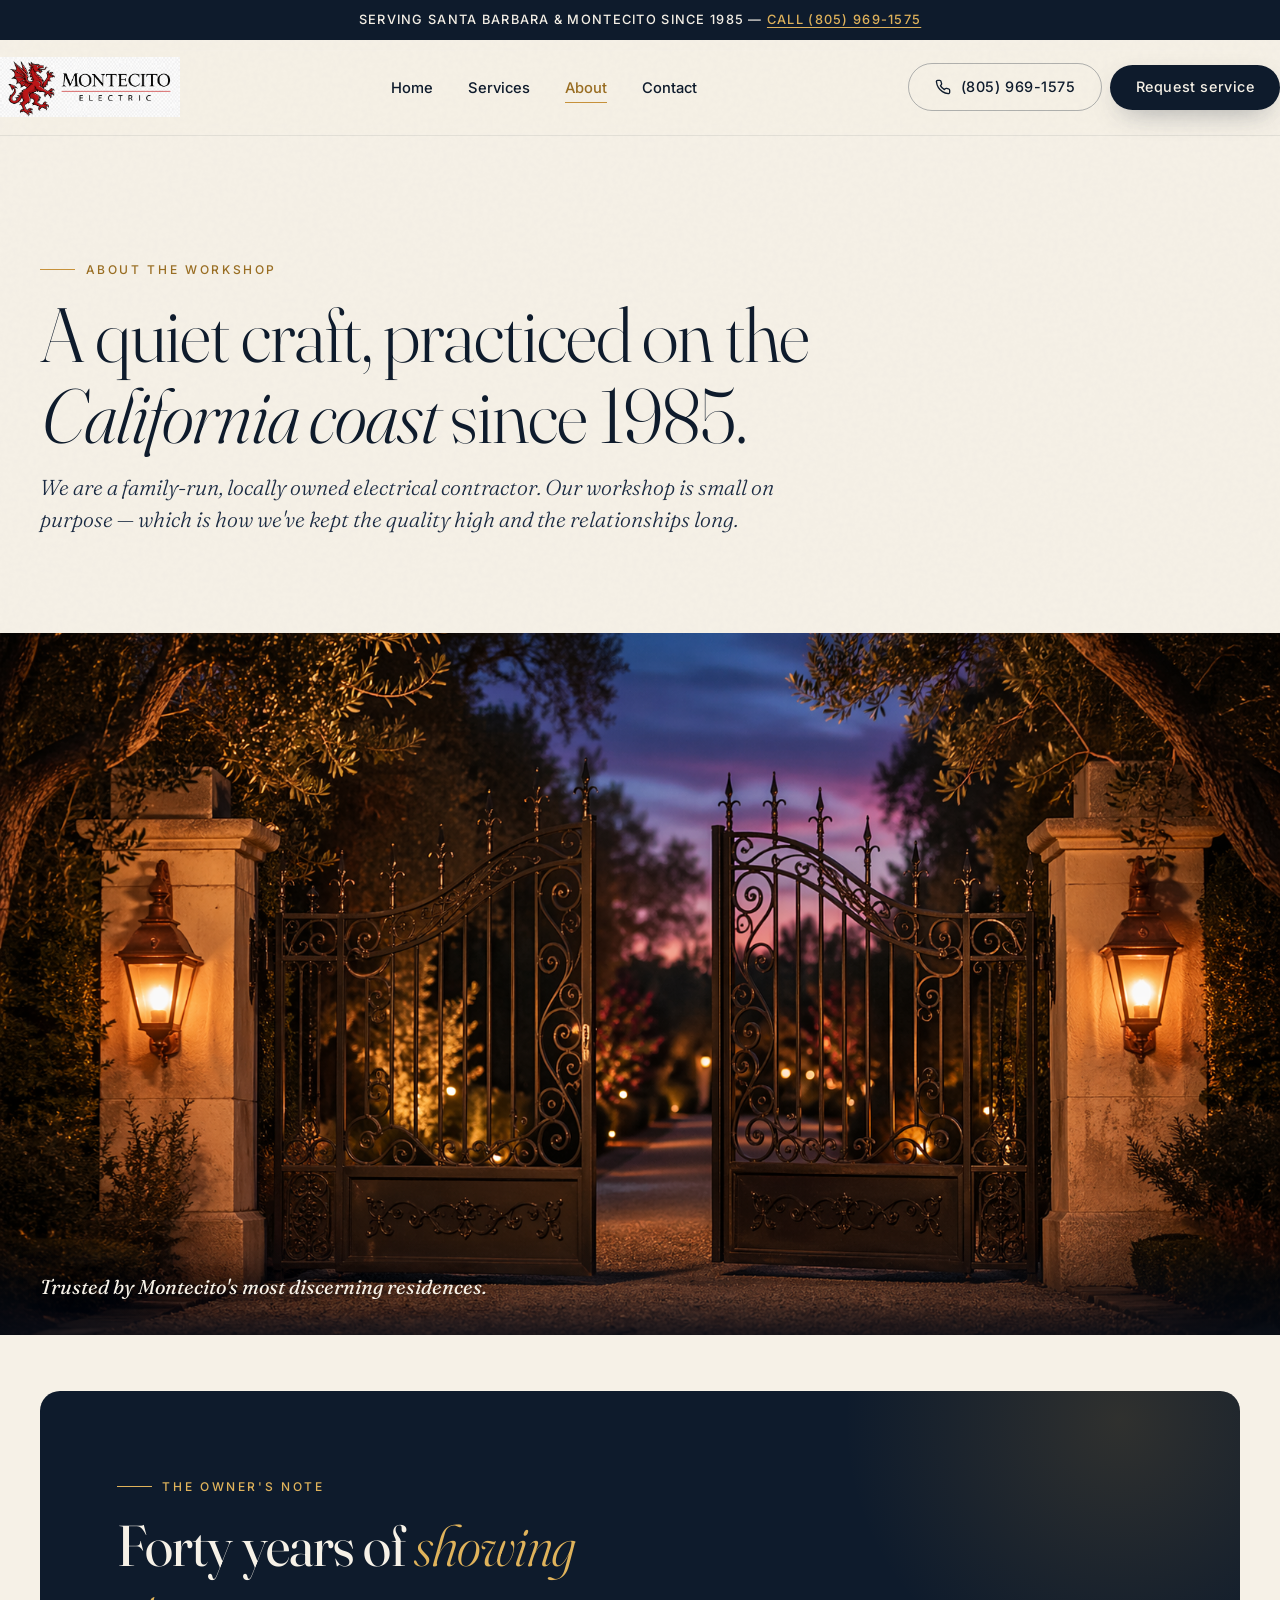
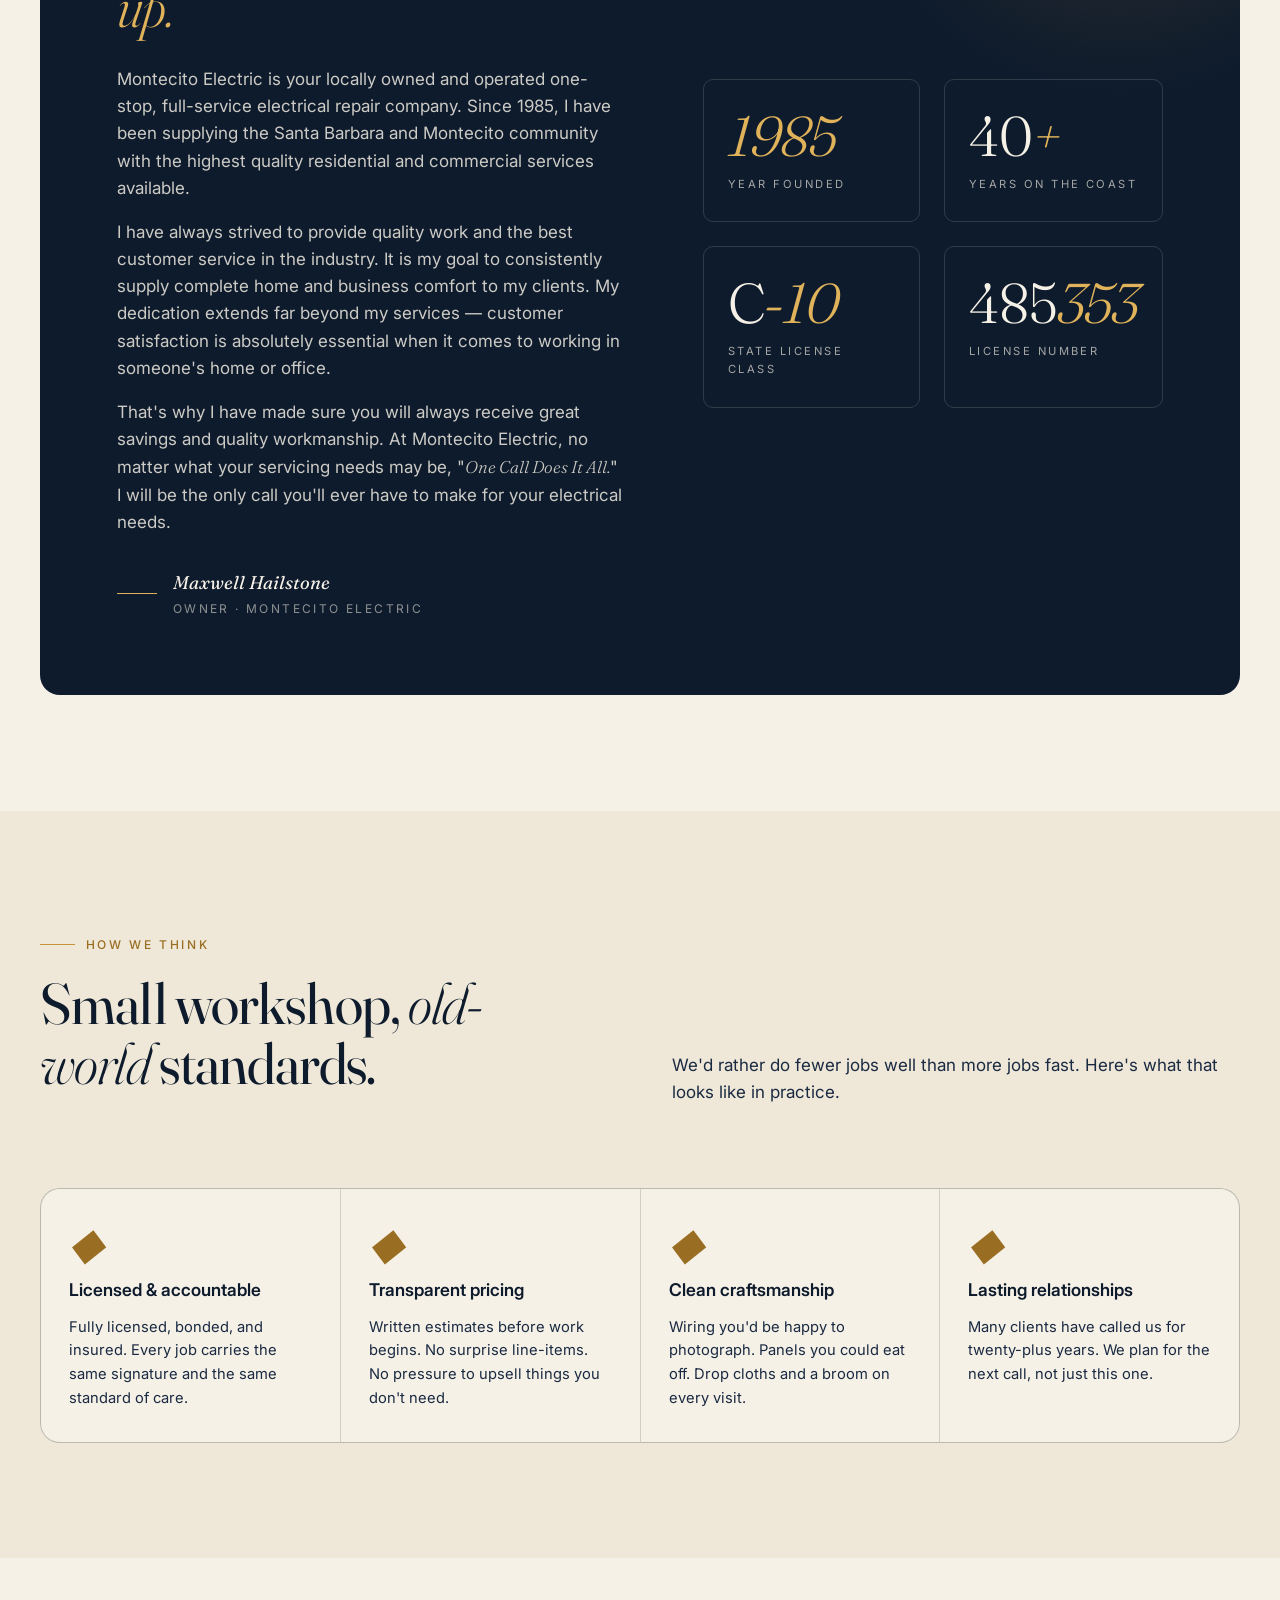
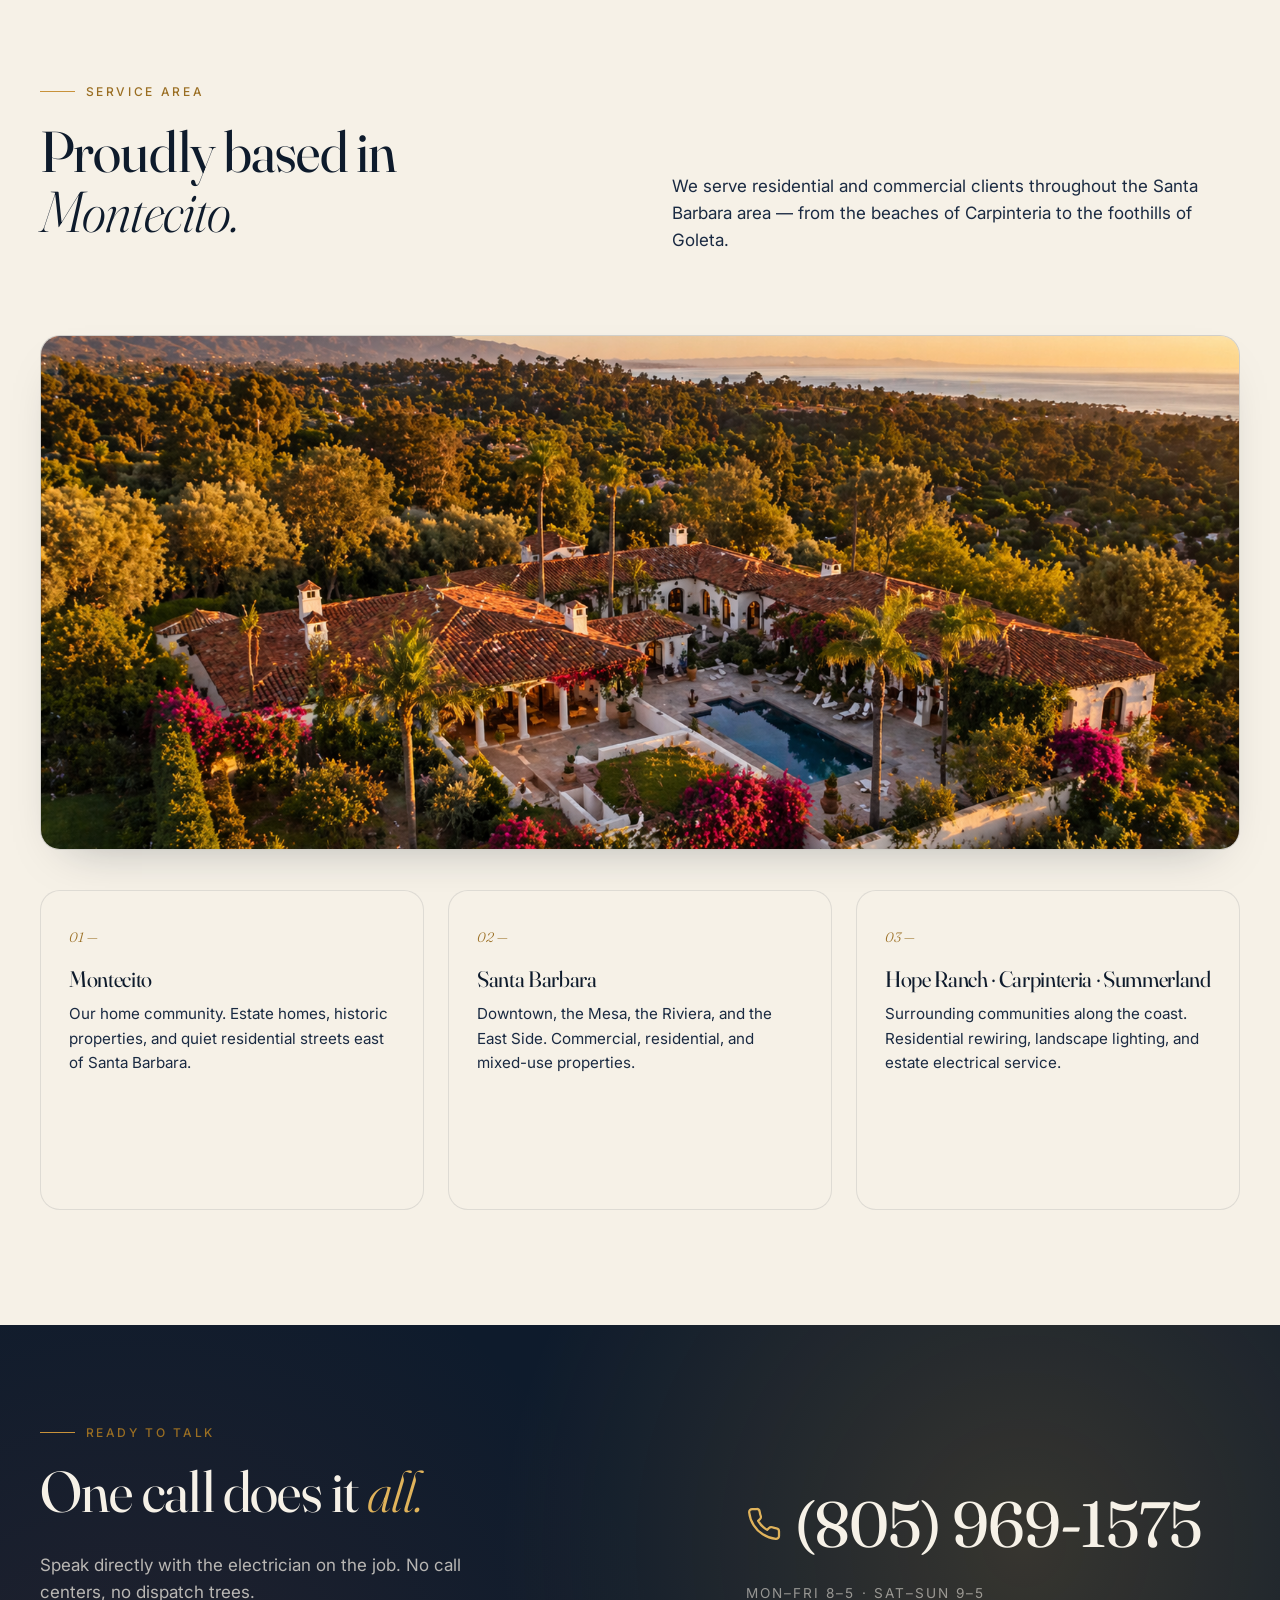
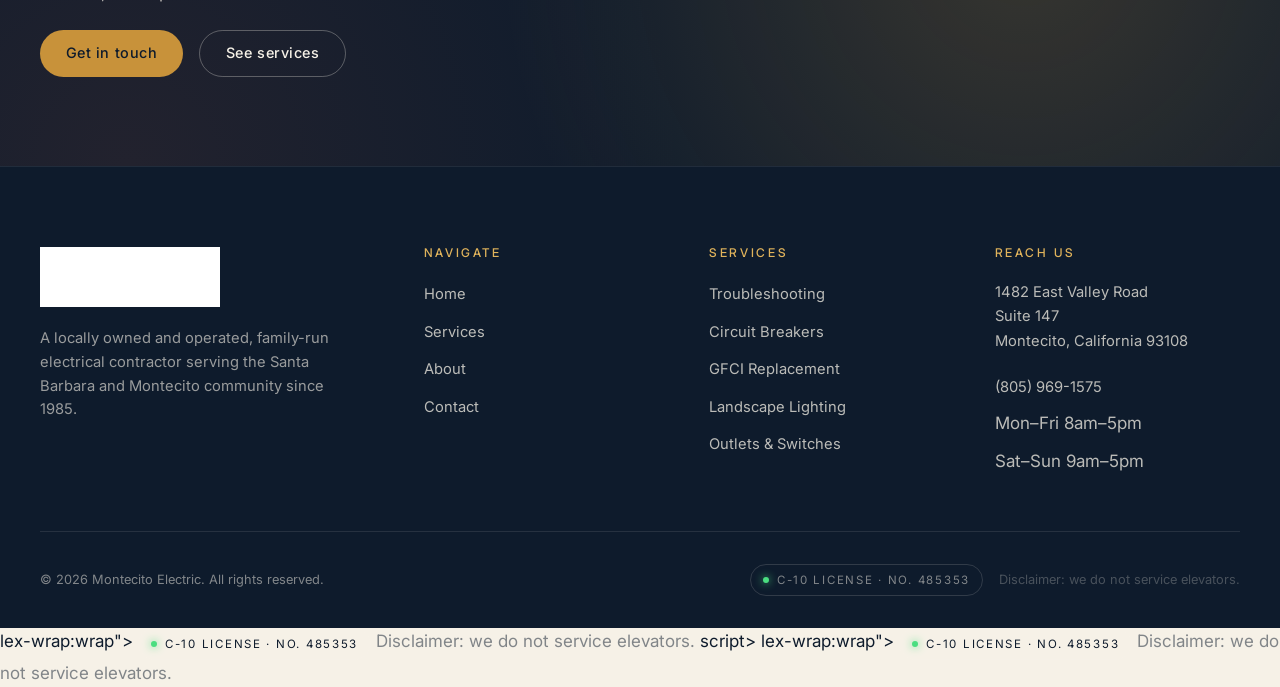
==== commit cb4a1782: "Replace brand text with full logo image in header and footer The logo already contains "Montecito El" ====
--- a/about.html
+++ b/about.html
@@ -21,13 +21,7 @@
 <header class="site-header">
   <div class="container nav-inner">
     <a href="index.html" class="brand" aria-label="Montecito Electric — Home">
-      <span class="brand-mark" aria-hidden="true">
-        <img class="brand-logo" src="assets/images/montecito-electric-logo.png" width="48" height="48" alt="Montecito Electric dragon logo" decoding="async" />
-      </span>
-      <span class="brand-text">
-        <span class="brand-name">Montecito Electric</span>
-        <span class="brand-sub">Est. 1985 · Santa Barbara</span>
-      </span>
+      <img class="brand-logo" src="assets/images/montecito-electric-logo.png" alt="Montecito Electric" decoding="async" />
     </a>
 
     <nav aria-label="Primary">
@@ -244,13 +238,7 @@
     <div class="footer-grid">
       <div class="footer-brand">
         <a href="index.html" class="brand" aria-label="Montecito Electric">
-          <span class="brand-mark" aria-hidden="true">
-            <img class="brand-logo" src="assets/images/montecito-electric-logo.png" width="48" height="48" alt="Montecito Electric dragon logo" decoding="async" />
-          </span>
-          <span class="brand-text">
-            <span class="brand-name">Montecito Electric</span>
-            <span class="brand-sub">Est. 1985 · Santa Barbara</span>
-          </span>
+          <img class="brand-logo" src="assets/images/montecito-electric-logo.png" alt="Montecito Electric" decoding="async" />
         </a>
         <p>A locally owned and operated, family-run electrical contractor serving the Santa Barbara and Montecito community since 1985.</p>
       </div>
@@ -300,3 +288,28 @@
 <script src="assets/js/main.js" defer></script>
 </body>
 </html>
+lex-wrap:wrap">
+        <span class="license-tag">C-10 License · No. 485353</span>
+        <span style="opacity:.5">Disclaimer: we do not service elevators.</span>
+      </div>
+    </div>
+  </div>
+</footer>
+
+<script src="assets/js/main.js" defer></script>
+</body>
+</html>
+script>
+</body>
+</html>
+lex-wrap:wrap">
+        <span class="license-tag">C-10 License · No. 485353</span>
+        <span style="opacity:.5">Disclaimer: we do not service elevators.</span>
+      </div>
+    </div>
+  </div>
+</footer>
+
+<script src="assets/js/main.js" defer></script>
+</body>
+</html>
--- a/assets/css/styles.css
+++ b/assets/css/styles.css
@@ -170,36 +170,13 @@
 .brand {
   display: flex;
   align-items: center;
-  gap: .85rem;
   text-decoration: none;
 }
-.brand-mark {
-  width: 48px; height: 48px;
-  flex: 0 0 auto;
-  display: grid; place-items: center;
-}
-.brand-mark .brand-logo {
-  width: 48px;
-  height: 48px;
+.brand-logo {
+  height: 60px;
+  width: auto;
   object-fit: contain;
   display: block;
-}
-.brand-text {
-  display: flex; flex-direction: column; line-height: 1;
-}
-.brand-name {
-  font-family: var(--font-display);
-  font-size: 1.4rem;
-  font-weight: 500;
-  letter-spacing: -0.01em;
-  color: var(--ink);
-}
-.brand-sub {
-  font-size: .68rem;
-  letter-spacing: .28em;
-  text-transform: uppercase;
-  color: var(--muted);
-  margin-top: 4px;
   font-weight: 500;
 }
 
@@ -857,8 +834,7 @@
 @media (min-width: 700px) {
   .footer-grid { grid-template-columns: 1.4fr 1fr 1fr 1fr; gap: 2.5rem; }
 }
-.footer-brand .brand-name { color: var(--ivory); }
-.footer-brand .brand-sub { color: rgba(246, 241, 231, 0.5); }
+.footer-brand .brand-logo { filter: brightness(0) invert(1); }
 .footer-brand p {
   margin-top: 1.25rem;
   font-size: .92rem;
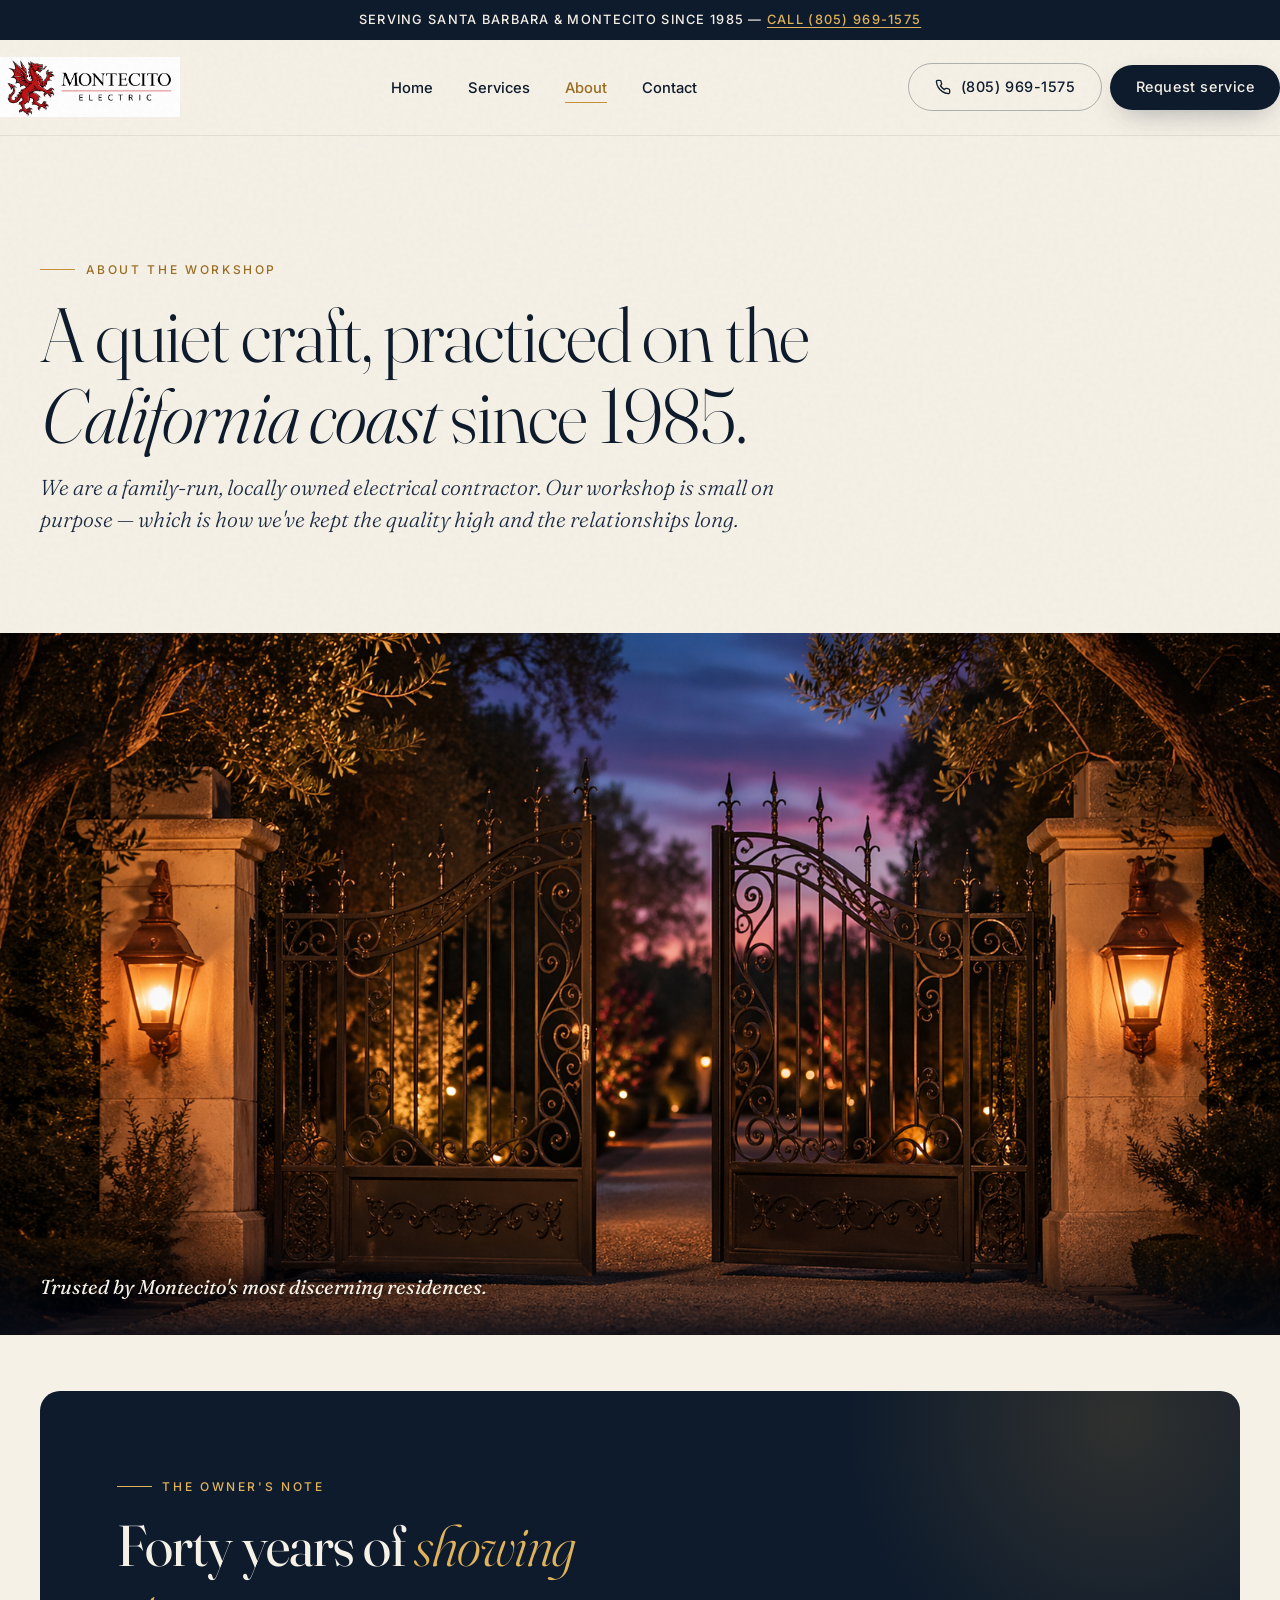
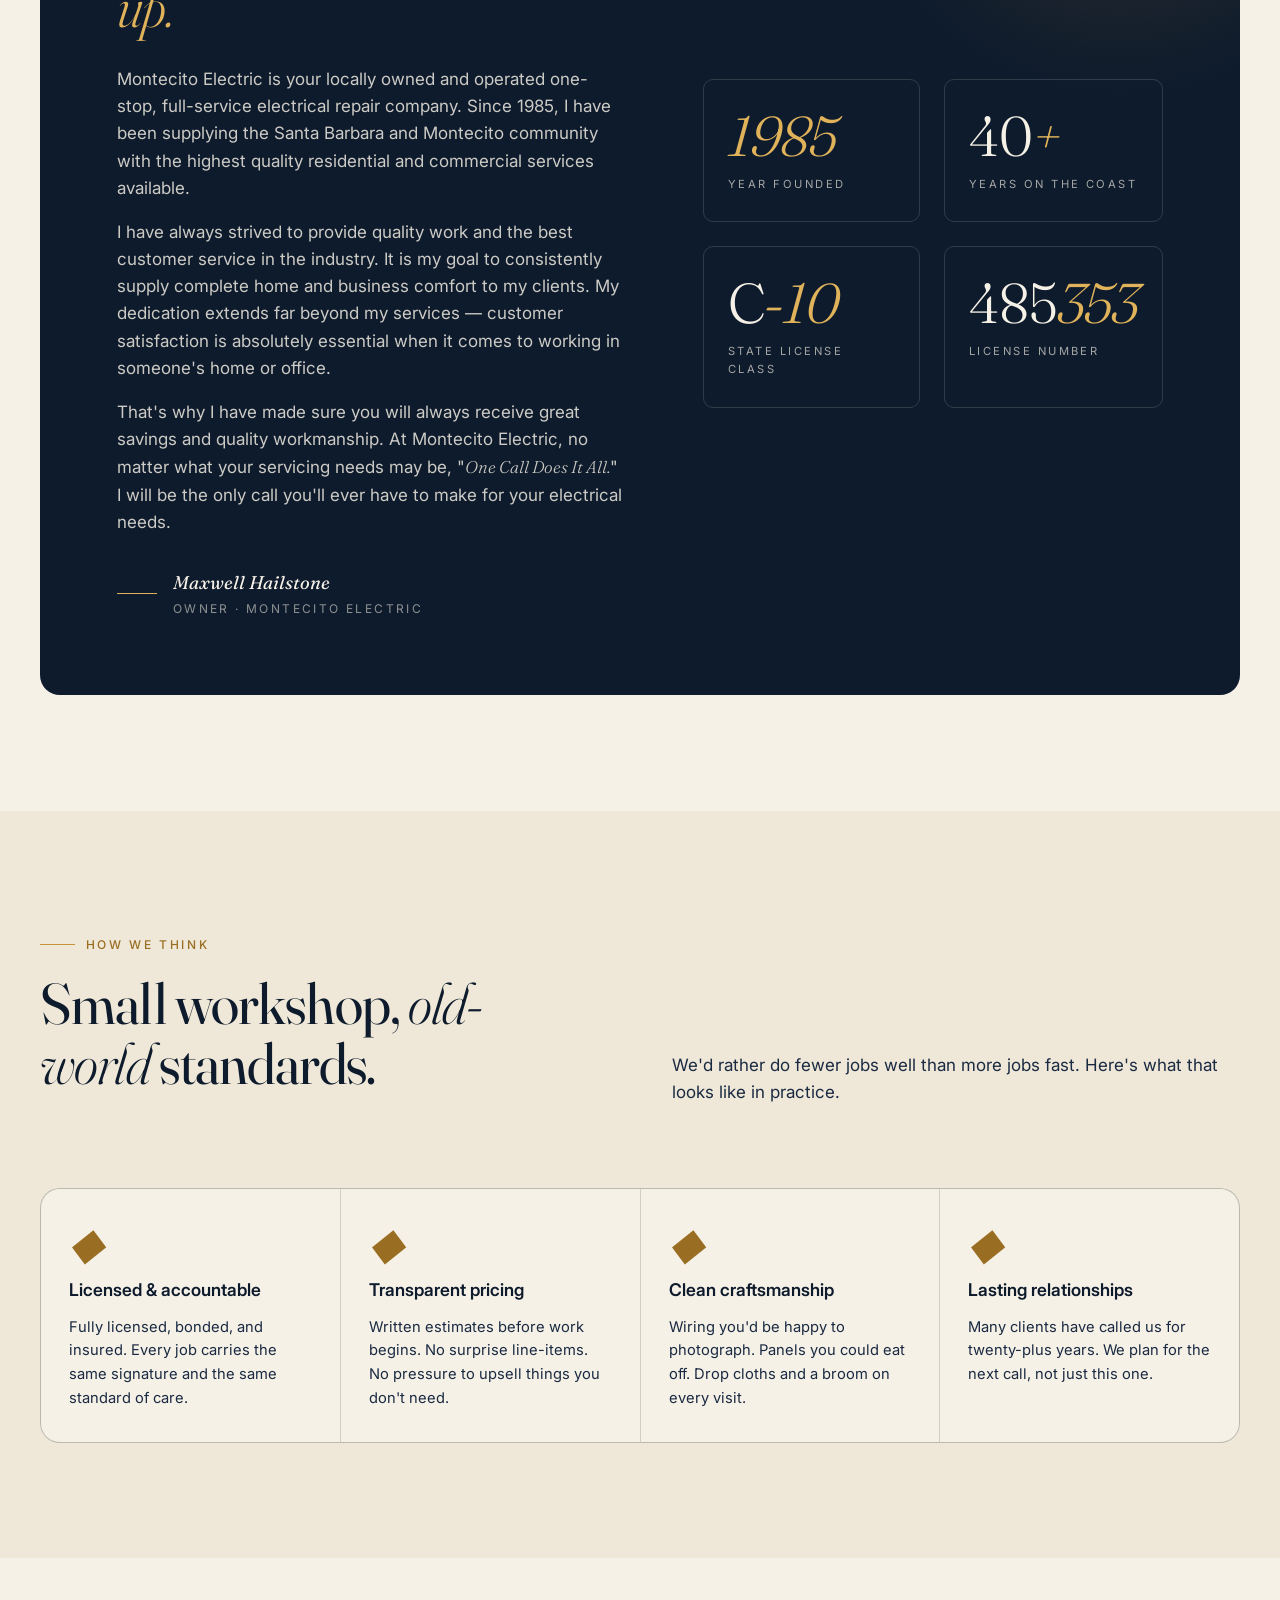
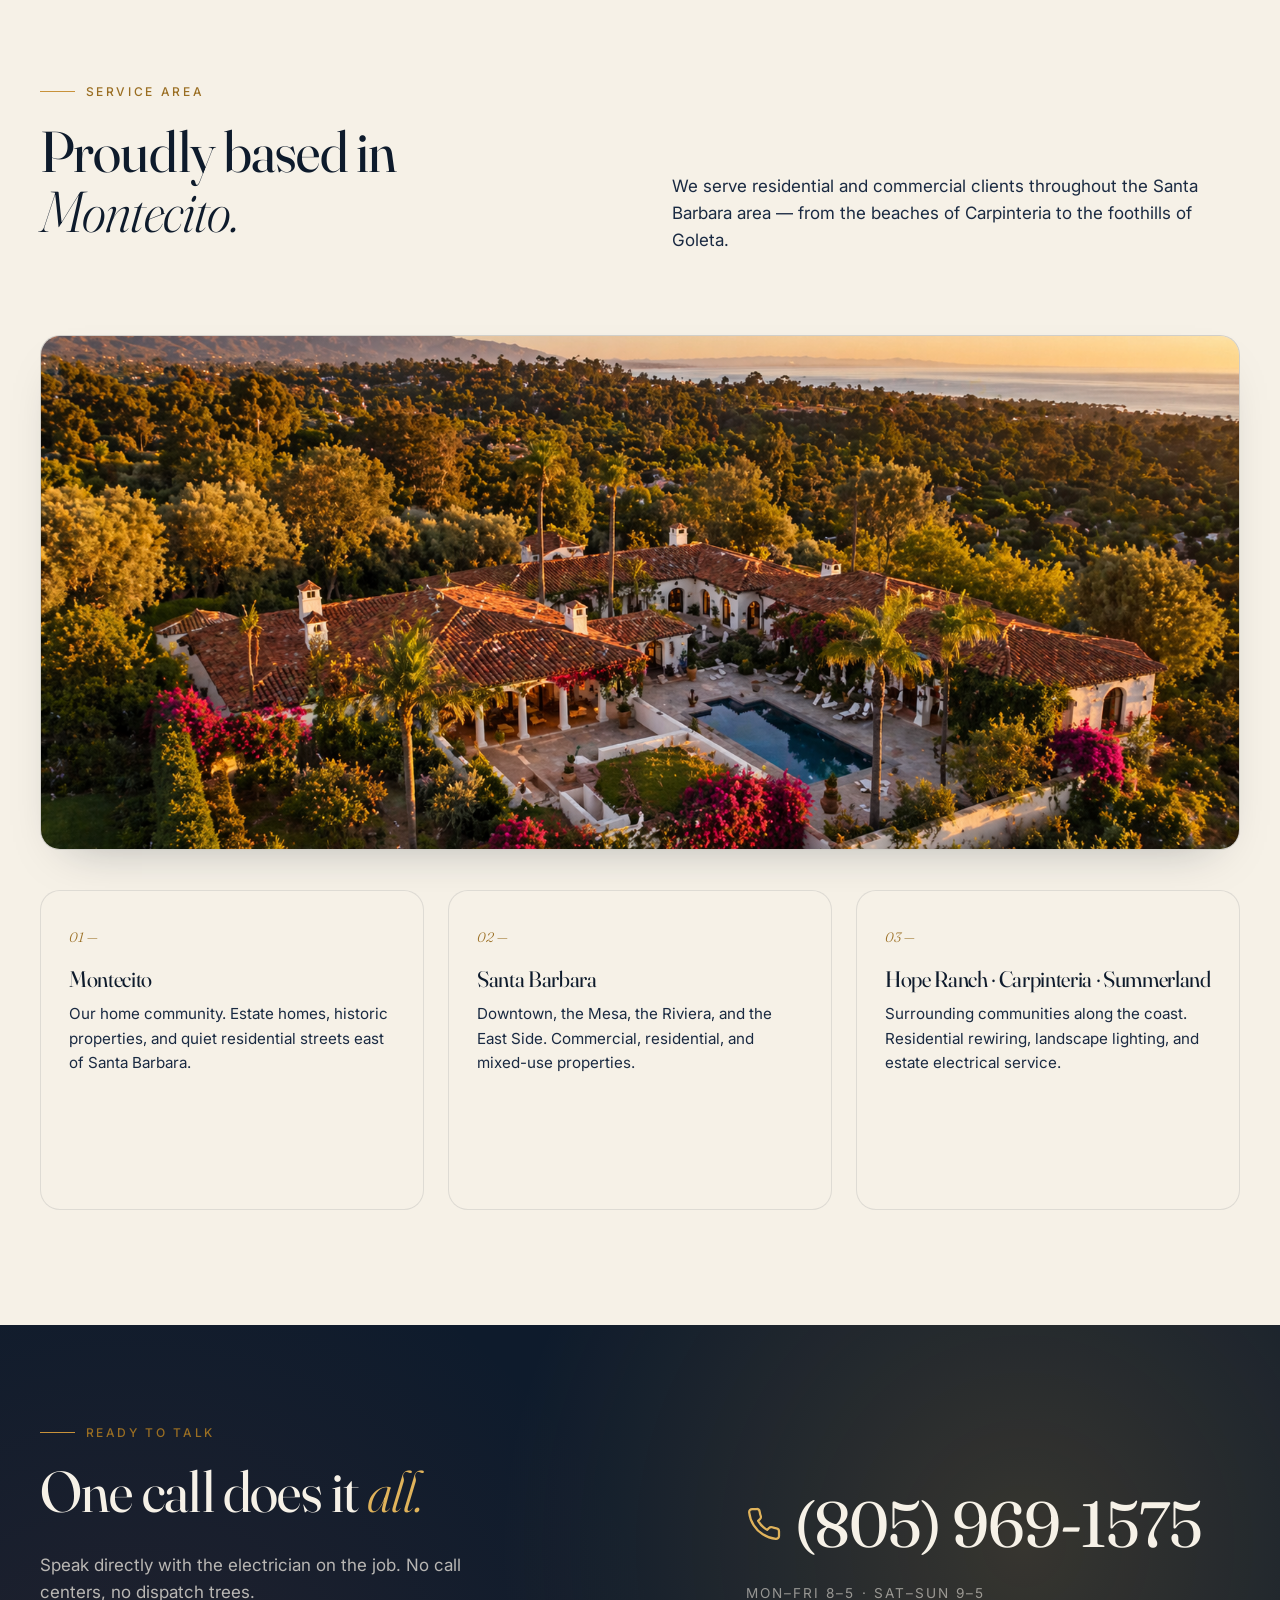
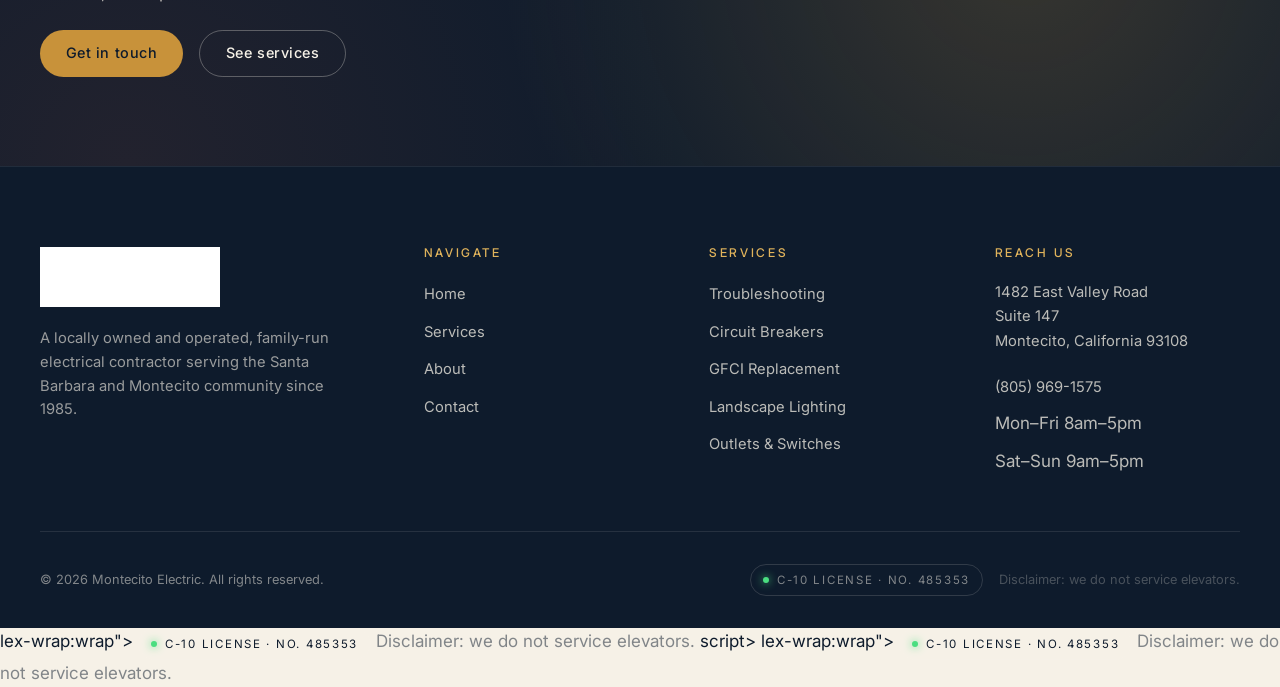
==== commit bd747de0: "Update montecito-electric-logo.png and cache-bust logo URLs (?v=2). Made-with: Cursor" ====
--- a/about.html
+++ b/about.html
@@ -9,7 +9,7 @@
 <link rel="preconnect" href="https://fonts.googleapis.com" />
 <link rel="preconnect" href="https://fonts.gstatic.com" crossorigin />
 <link rel="stylesheet" href="assets/css/styles.css" />
-<link rel="icon" type="image/png" href="assets/images/montecito-electric-logo.png" />
+<link rel="icon" type="image/png" href="assets/images/montecito-electric-logo.png?v=2" />
 <link rel="icon" type="image/svg+xml" href="data:image/svg+xml,%3Csvg xmlns='http://www.w3.org/2000/svg' viewBox='0 0 64 64'%3E%3Crect width='64' height='64' rx='14' fill='%230E1B2C'/%3E%3Cpath d='M35 14 L20 36 H30 L28 50 L44 28 H34 Z' fill='%23E0B35B'/%3E%3C/svg%3E" />
 </head>
 <body>
@@ -21,7 +21,7 @@
 <header class="site-header">
   <div class="container nav-inner">
     <a href="index.html" class="brand" aria-label="Montecito Electric — Home">
-      <img class="brand-logo" src="assets/images/montecito-electric-logo.png" alt="Montecito Electric" decoding="async" />
+      <img class="brand-logo" src="assets/images/montecito-electric-logo.png?v=2" alt="Montecito Electric" decoding="async" />
     </a>
 
     <nav aria-label="Primary">
@@ -238,7 +238,7 @@
     <div class="footer-grid">
       <div class="footer-brand">
         <a href="index.html" class="brand" aria-label="Montecito Electric">
-          <img class="brand-logo" src="assets/images/montecito-electric-logo.png" alt="Montecito Electric" decoding="async" />
+          <img class="brand-logo" src="assets/images/montecito-electric-logo.png?v=2" alt="Montecito Electric" decoding="async" />
         </a>
         <p>A locally owned and operated, family-run electrical contractor serving the Santa Barbara and Montecito community since 1985.</p>
       </div>
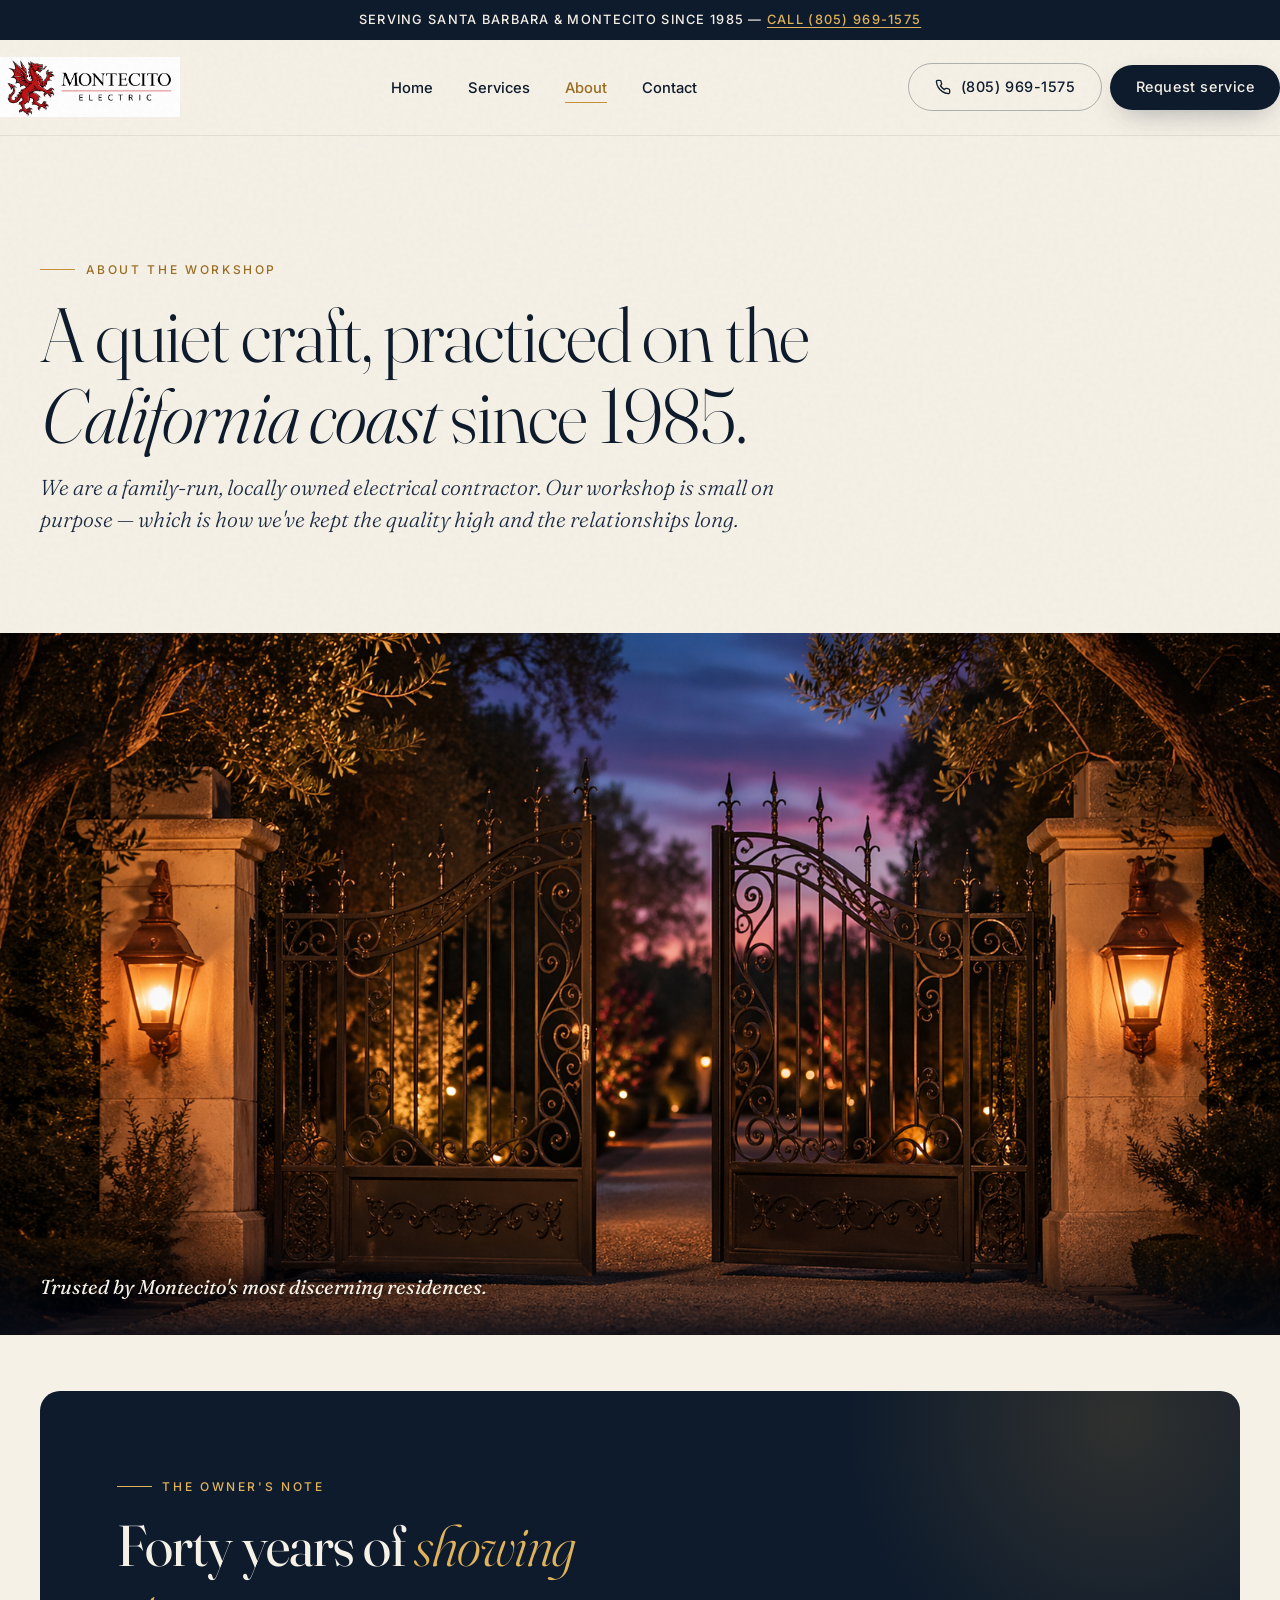
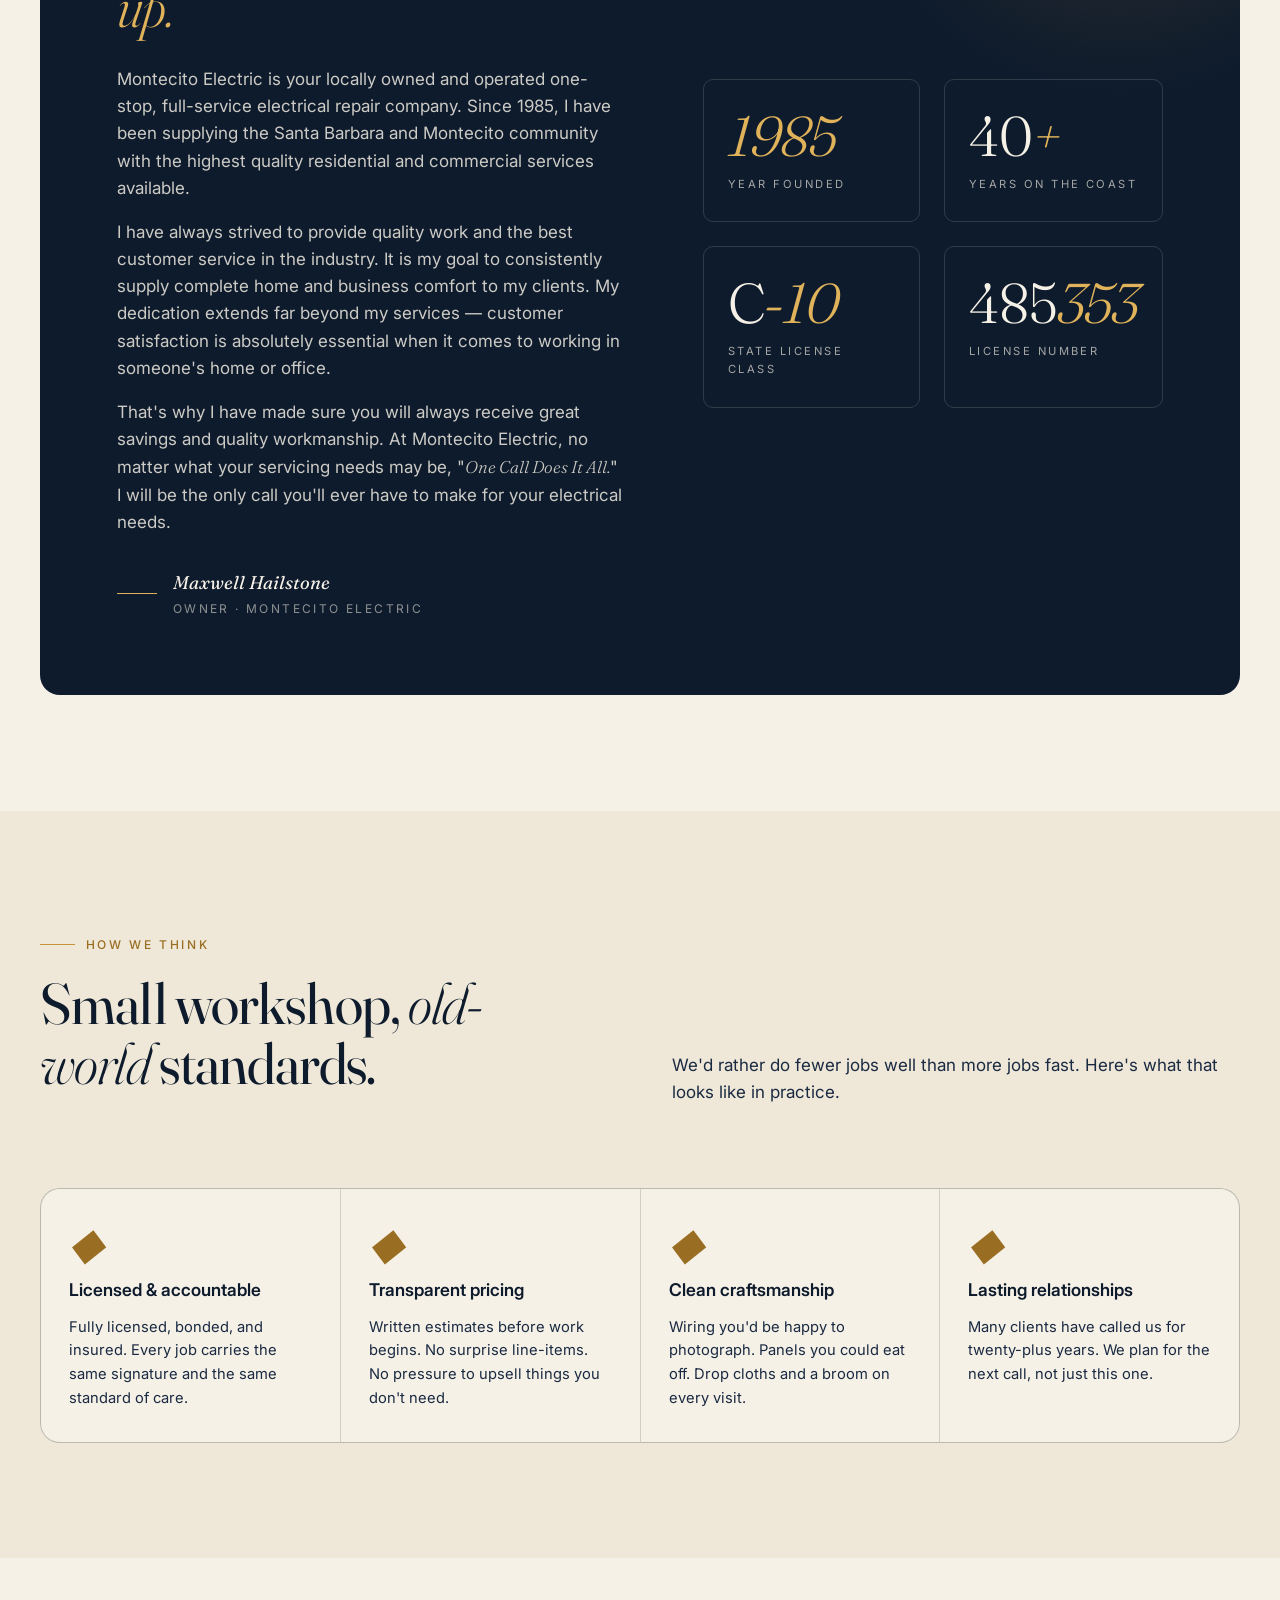
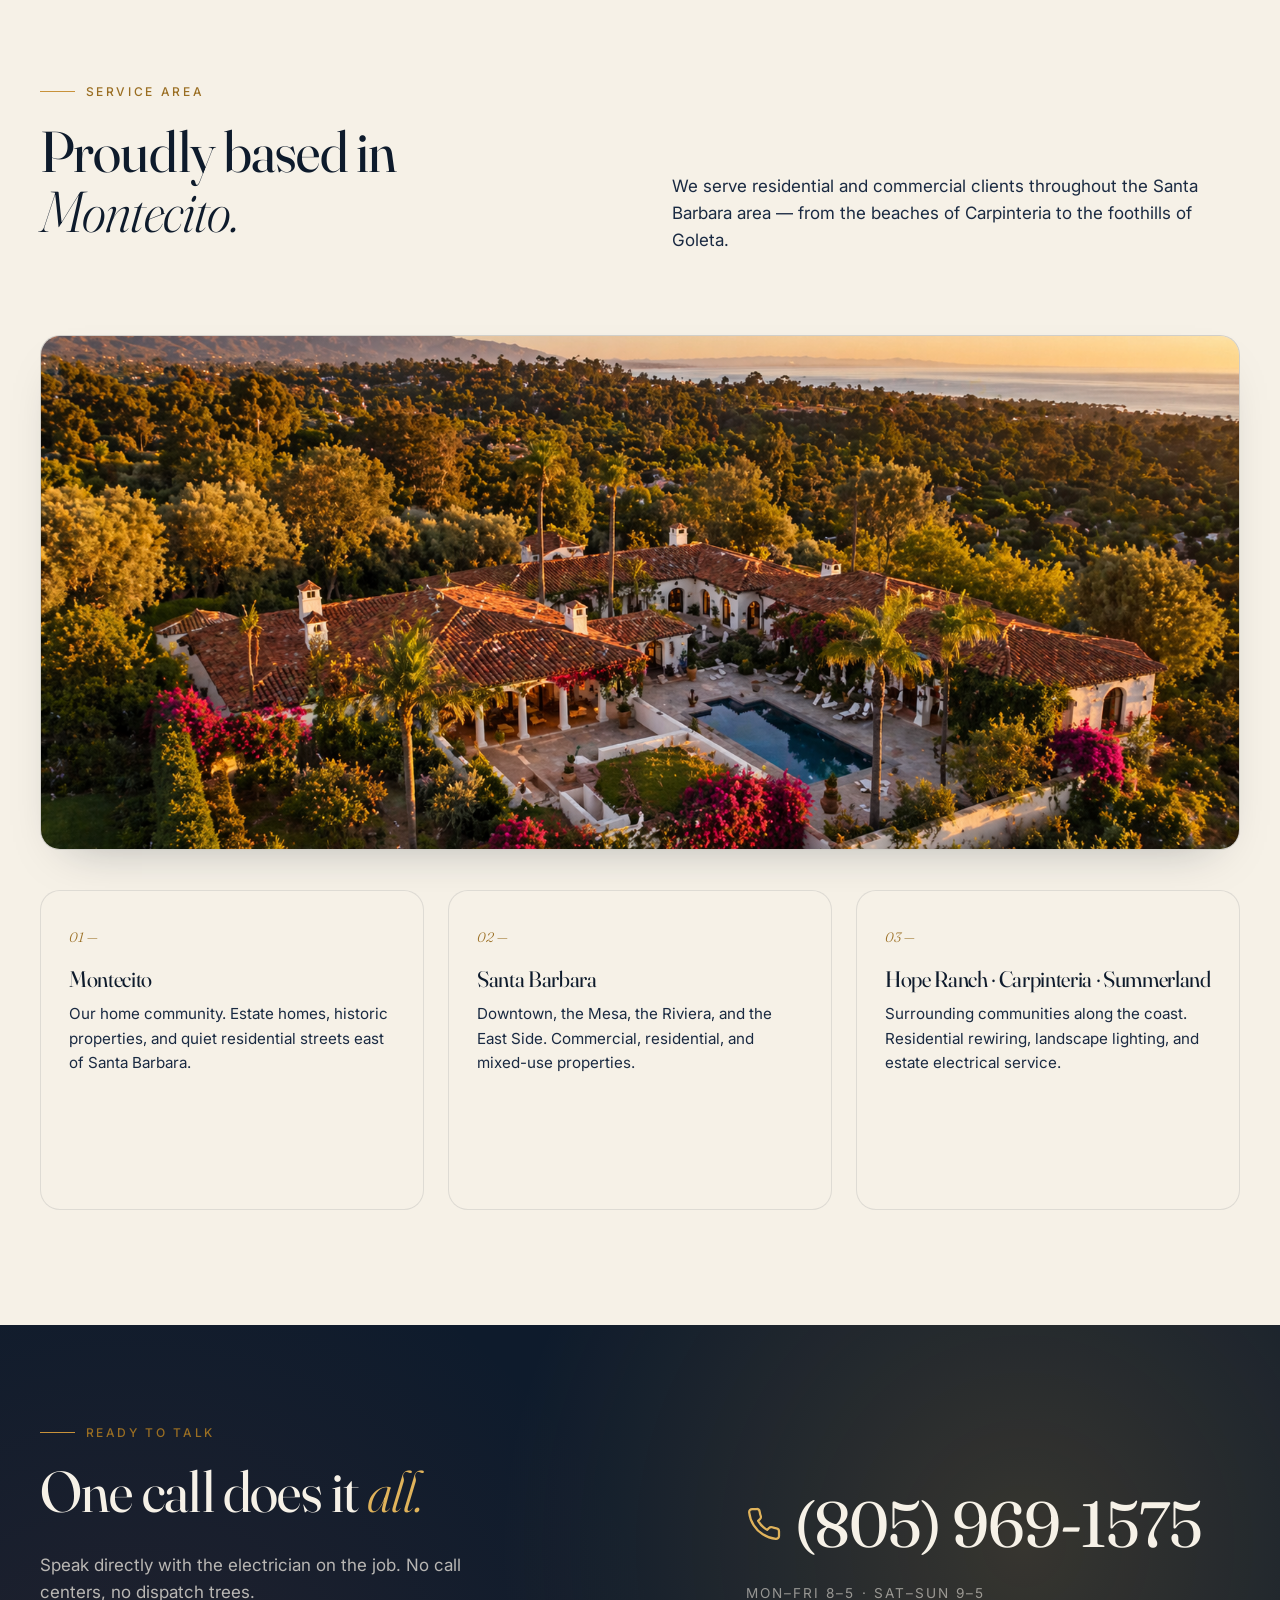
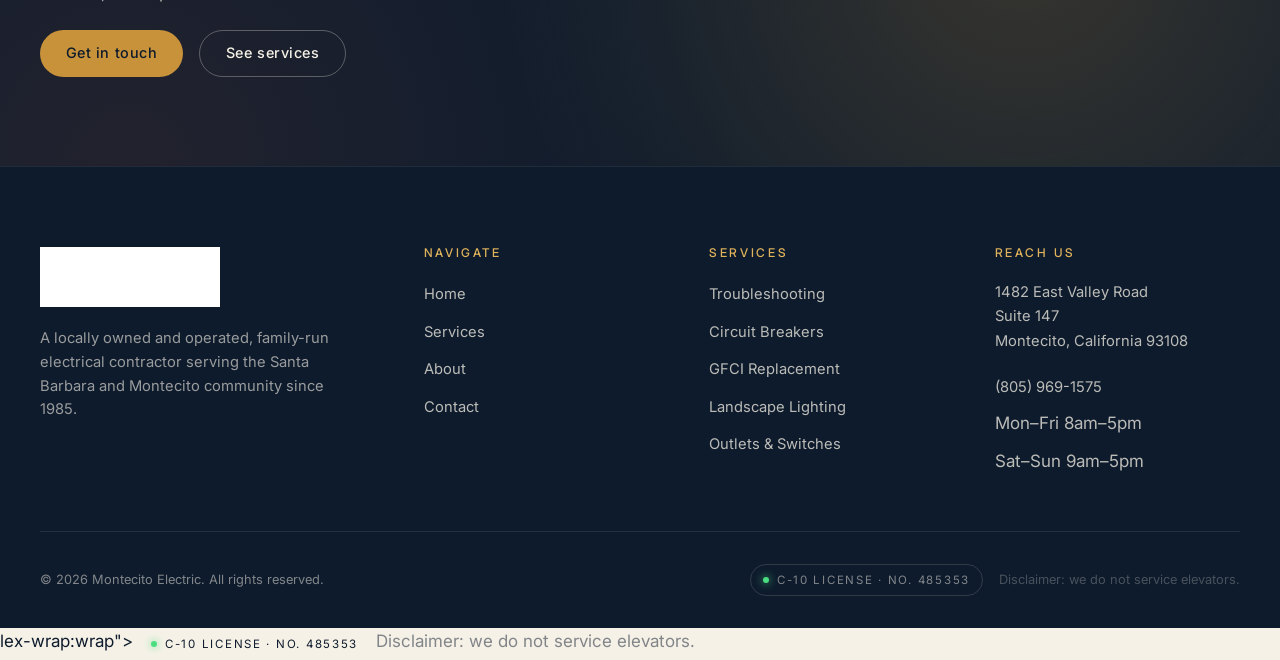
==== commit c877f8cf: "Update logo with cache bust and remove corrupted trailing HTML Add ?v=2 cache-busting to logo refere" ====
--- a/about.html
+++ b/about.html
@@ -299,17 +299,3 @@
 <script src="assets/js/main.js" defer></script>
 </body>
 </html>
-script>
-</body>
-</html>
-lex-wrap:wrap">
-        <span class="license-tag">C-10 License · No. 485353</span>
-        <span style="opacity:.5">Disclaimer: we do not service elevators.</span>
-      </div>
-    </div>
-  </div>
-</footer>
-
-<script src="assets/js/main.js" defer></script>
-</body>
-</html>
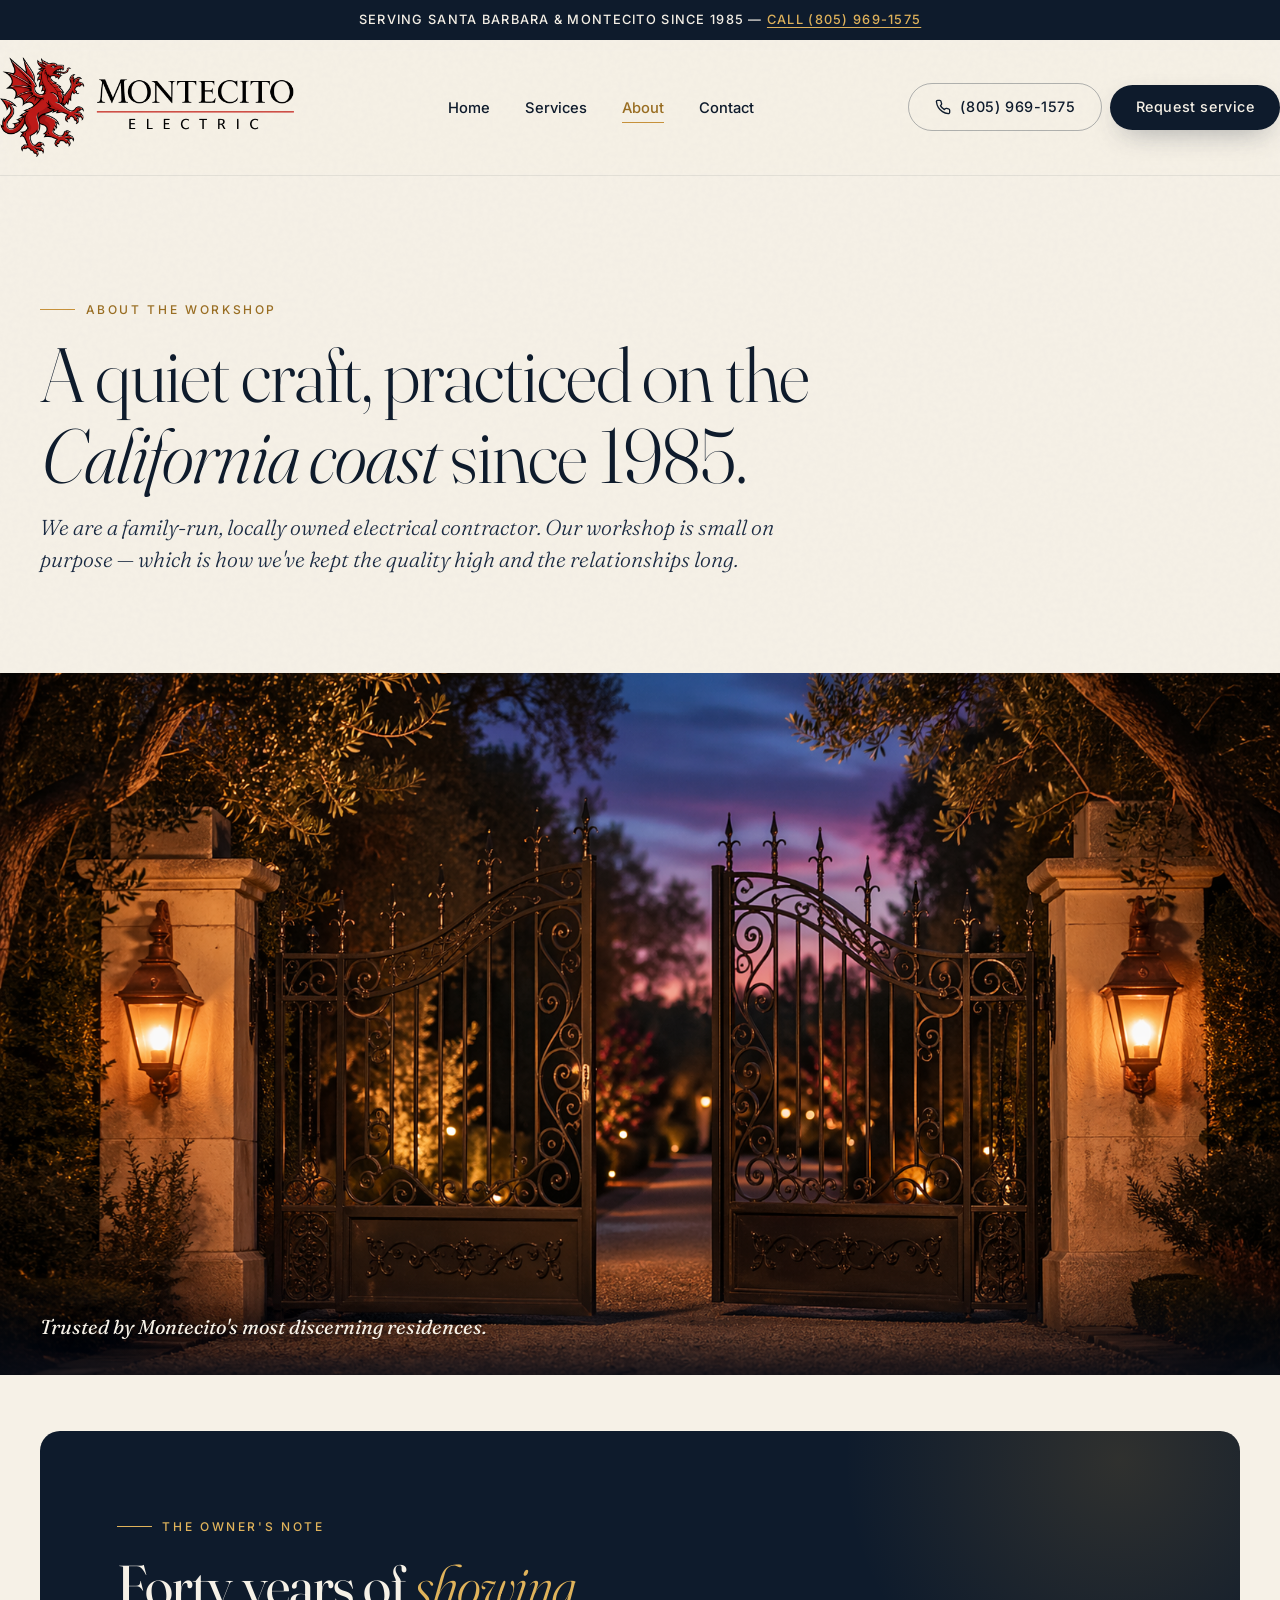
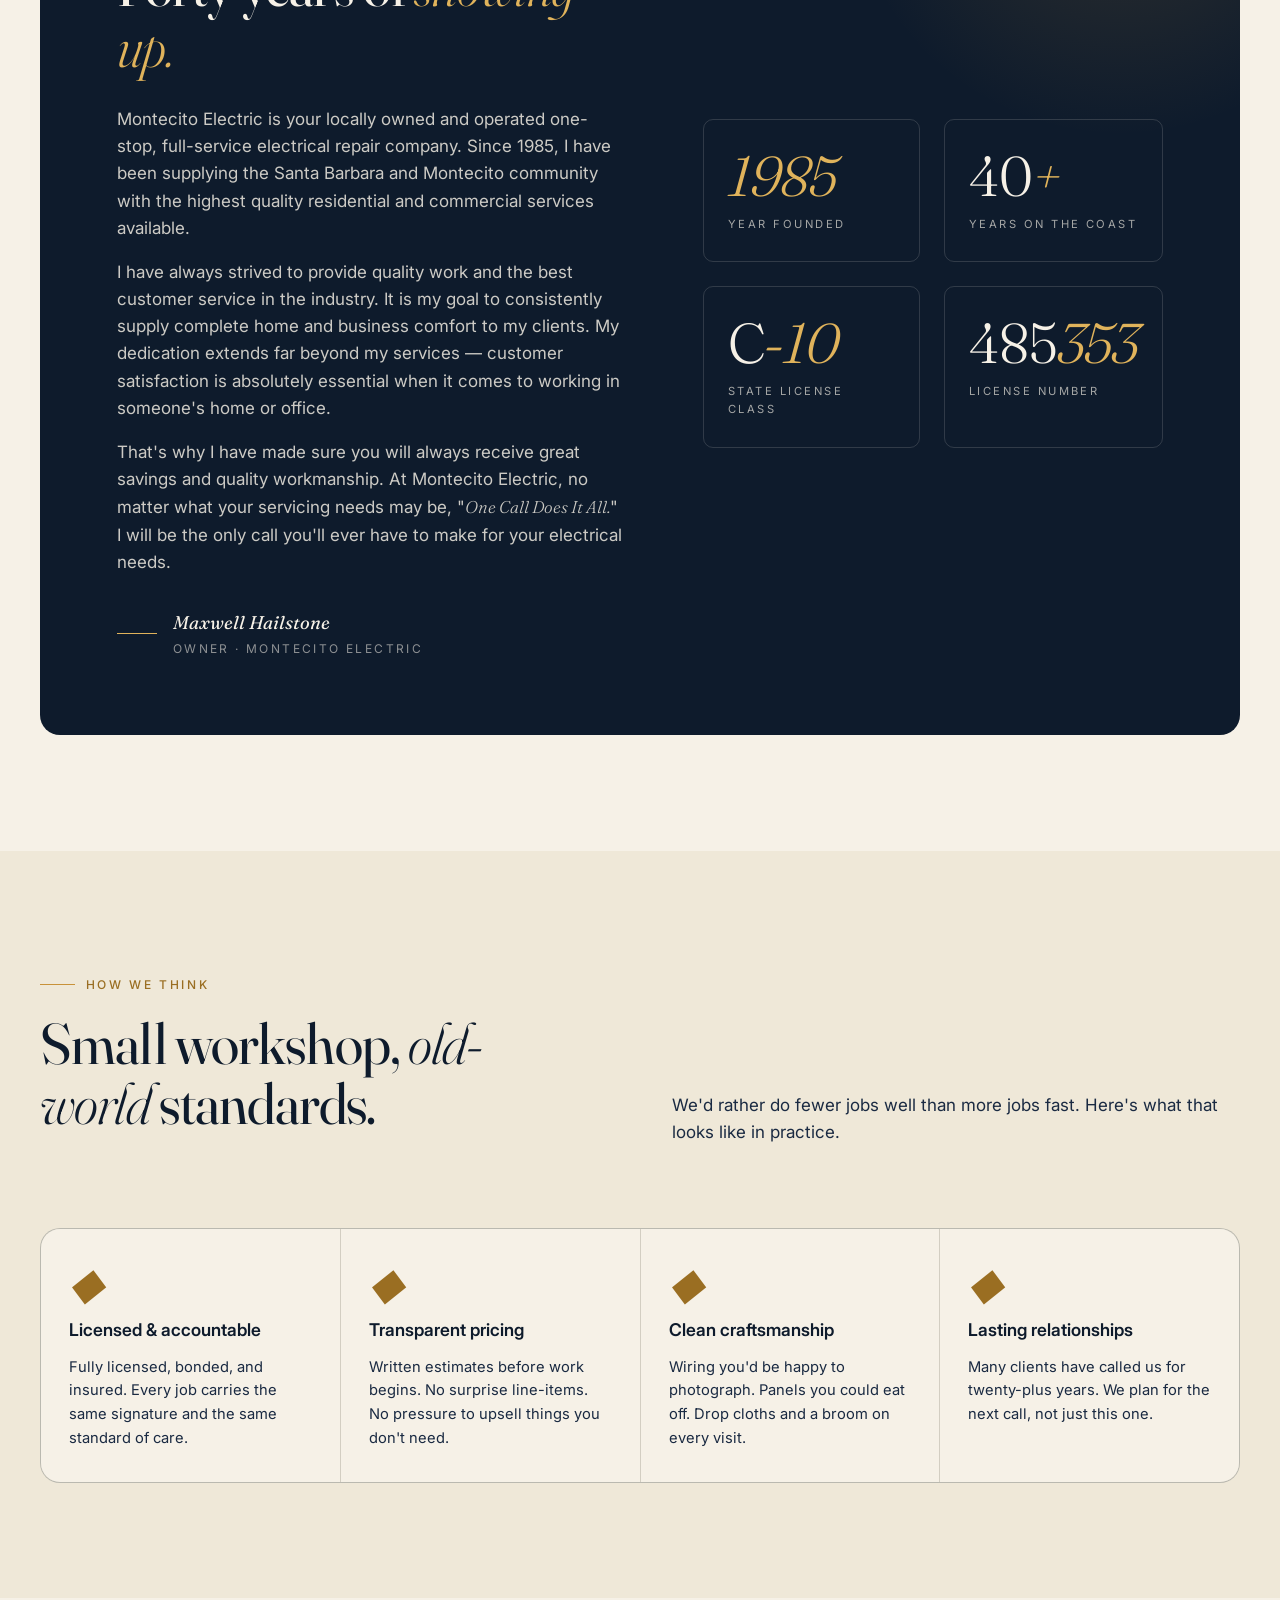
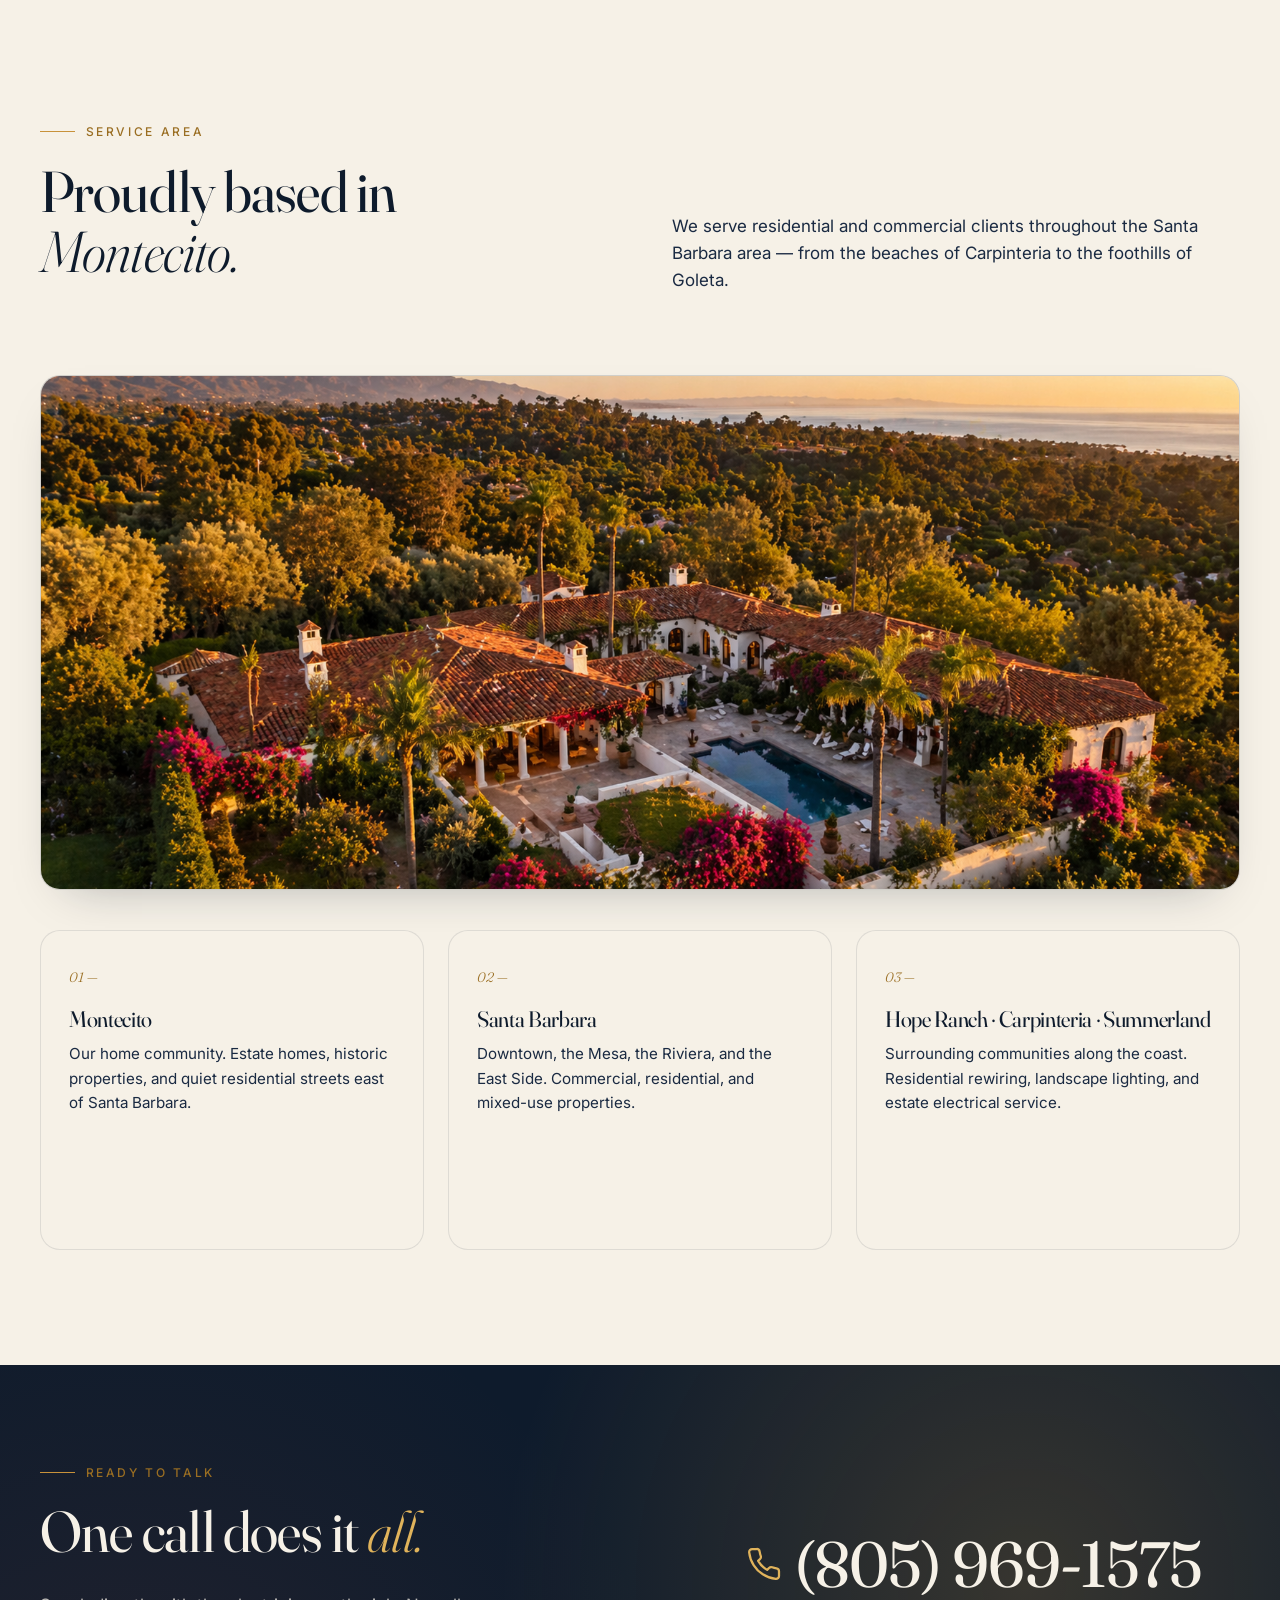
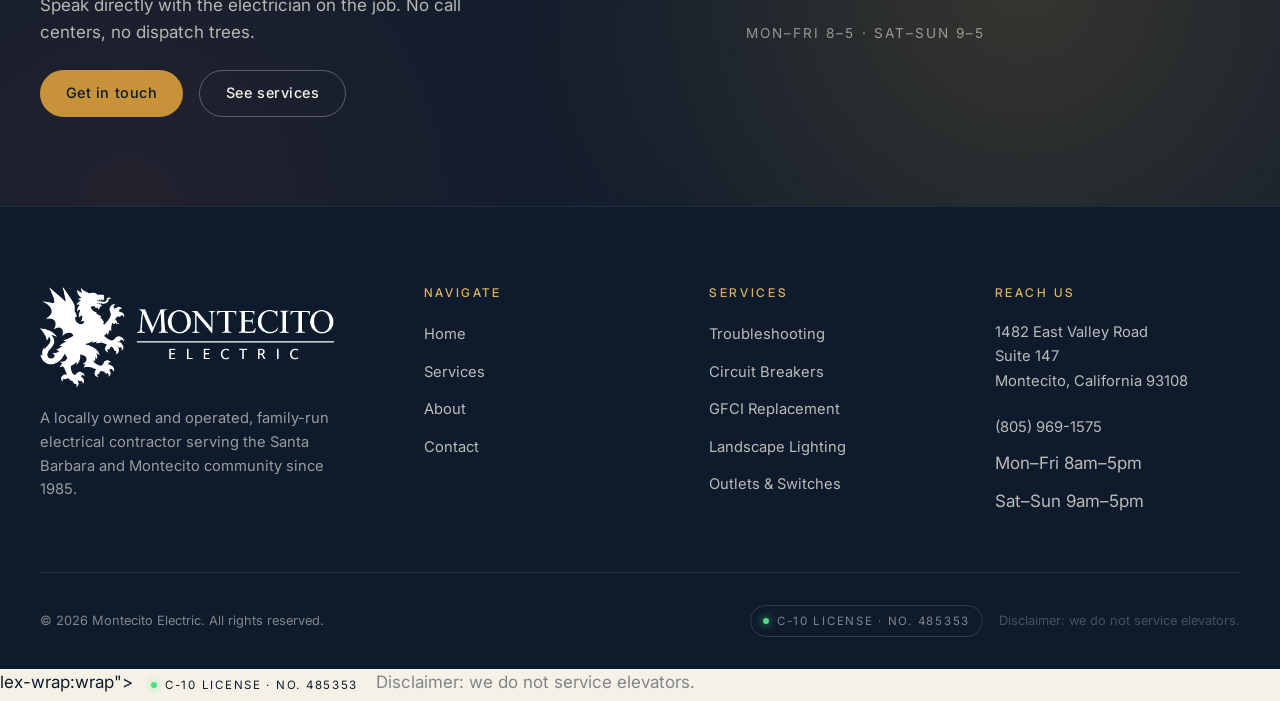
==== commit 96dd43af: "Switch logo to webp format and increase size to 100px Co-Authored-By: Claude Opus 4.6 (1M context) <" ====
--- a/about.html
+++ b/about.html
@@ -9,7 +9,7 @@
 <link rel="preconnect" href="https://fonts.googleapis.com" />
 <link rel="preconnect" href="https://fonts.gstatic.com" crossorigin />
 <link rel="stylesheet" href="assets/css/styles.css" />
-<link rel="icon" type="image/png" href="assets/images/montecito-electric-logo.png?v=2" />
+<link rel="icon" type="image/webp" href="assets/images/montecito-electric-logo.webp" />
 <link rel="icon" type="image/svg+xml" href="data:image/svg+xml,%3Csvg xmlns='http://www.w3.org/2000/svg' viewBox='0 0 64 64'%3E%3Crect width='64' height='64' rx='14' fill='%230E1B2C'/%3E%3Cpath d='M35 14 L20 36 H30 L28 50 L44 28 H34 Z' fill='%23E0B35B'/%3E%3C/svg%3E" />
 </head>
 <body>
@@ -21,7 +21,7 @@
 <header class="site-header">
   <div class="container nav-inner">
     <a href="index.html" class="brand" aria-label="Montecito Electric — Home">
-      <img class="brand-logo" src="assets/images/montecito-electric-logo.png?v=2" alt="Montecito Electric" decoding="async" />
+      <img class="brand-logo" src="assets/images/montecito-electric-logo.webp" alt="Montecito Electric" decoding="async" />
     </a>
 
     <nav aria-label="Primary">
@@ -238,7 +238,7 @@
     <div class="footer-grid">
       <div class="footer-brand">
         <a href="index.html" class="brand" aria-label="Montecito Electric">
-          <img class="brand-logo" src="assets/images/montecito-electric-logo.png?v=2" alt="Montecito Electric" decoding="async" />
+          <img class="brand-logo" src="assets/images/montecito-electric-logo.webp" alt="Montecito Electric" decoding="async" />
         </a>
         <p>A locally owned and operated, family-run electrical contractor serving the Santa Barbara and Montecito community since 1985.</p>
       </div>
--- a/assets/css/styles.css
+++ b/assets/css/styles.css
@@ -173,7 +173,7 @@
   text-decoration: none;
 }
 .brand-logo {
-  height: 60px;
+  height: 100px;
   width: auto;
   object-fit: contain;
   display: block;
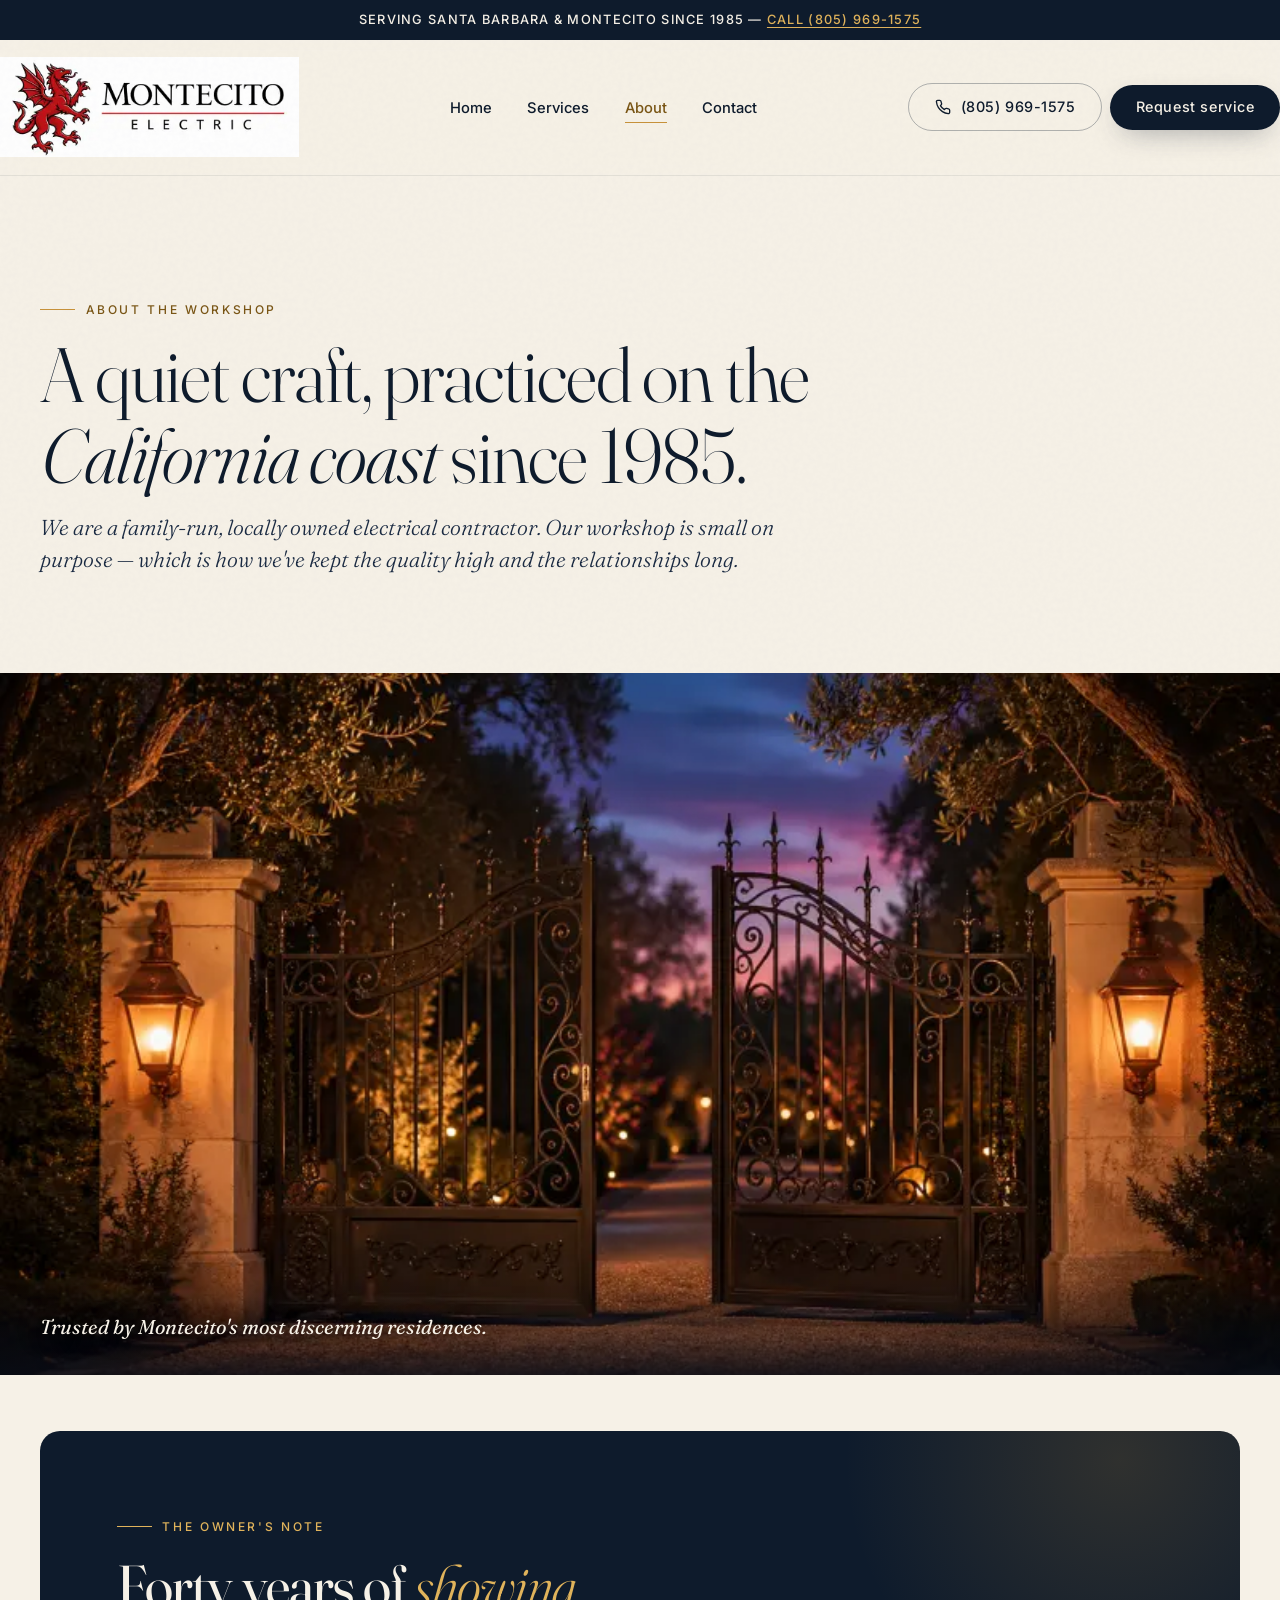
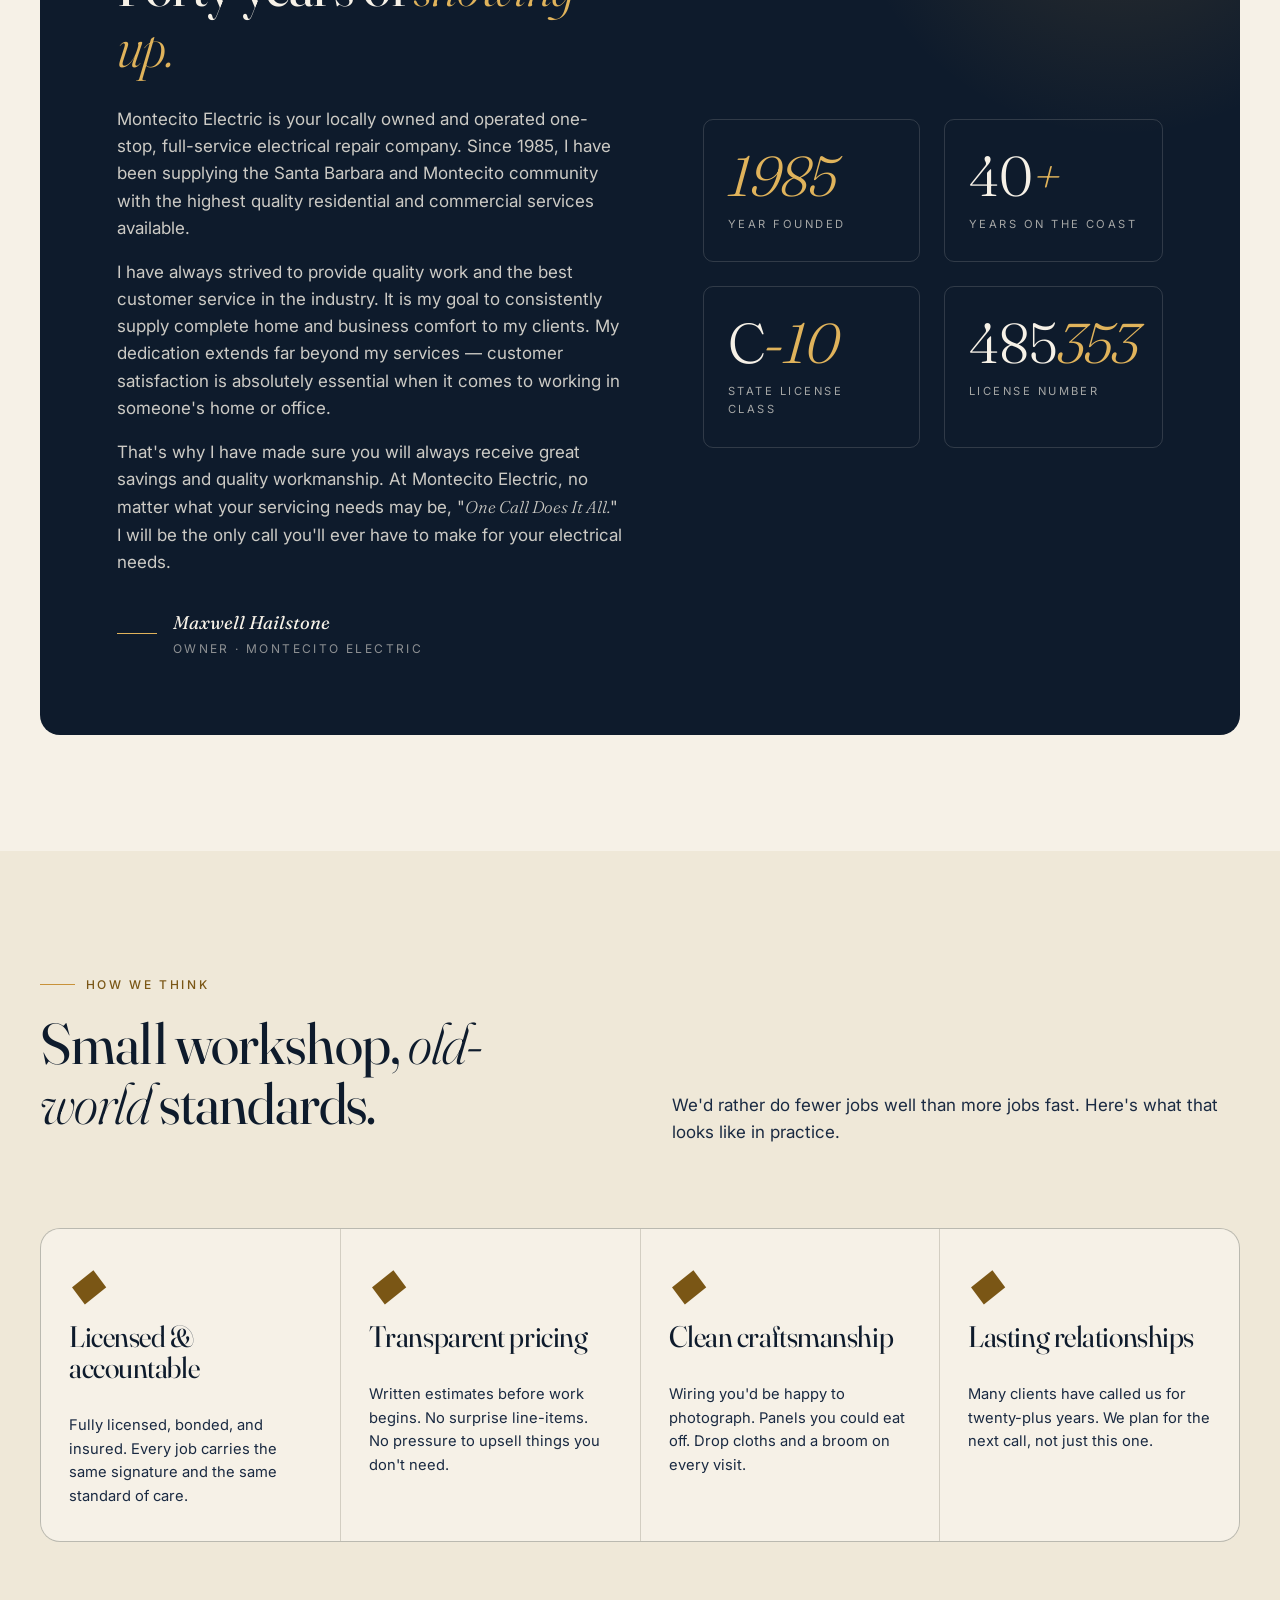
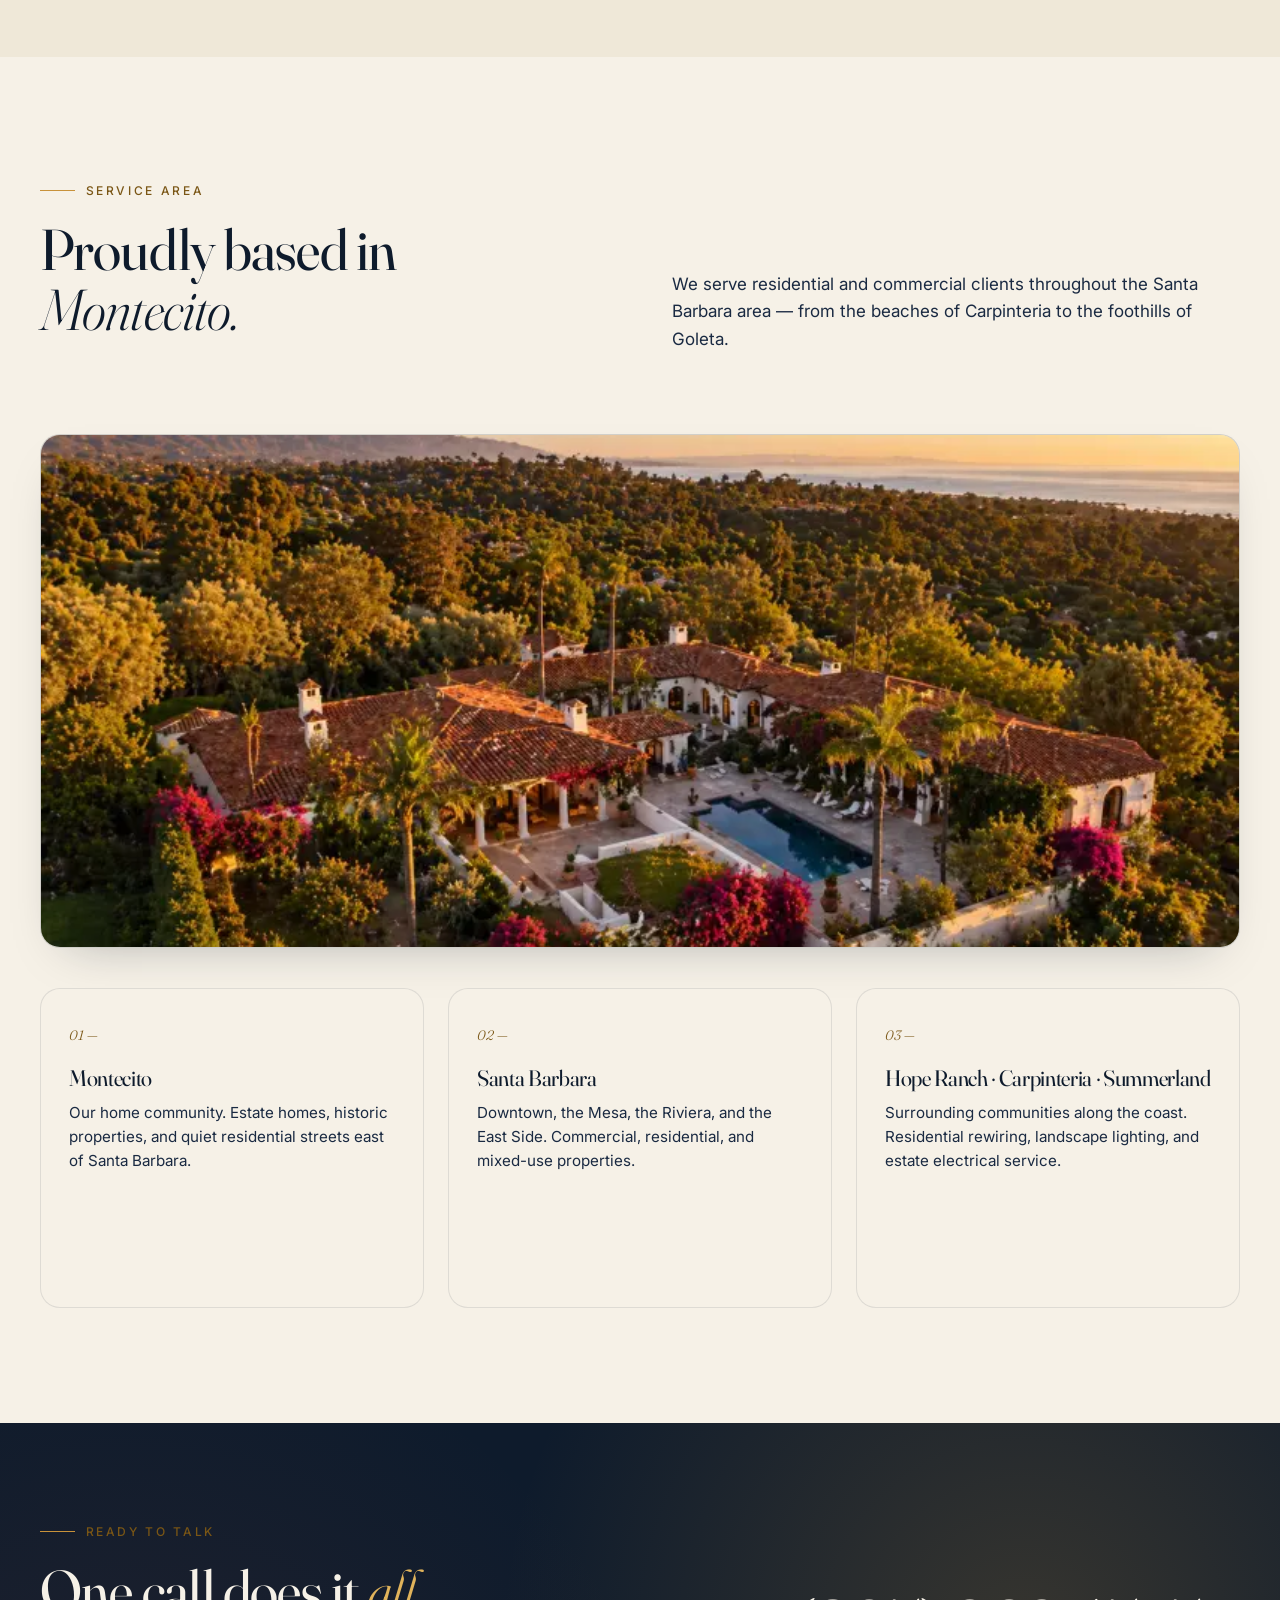
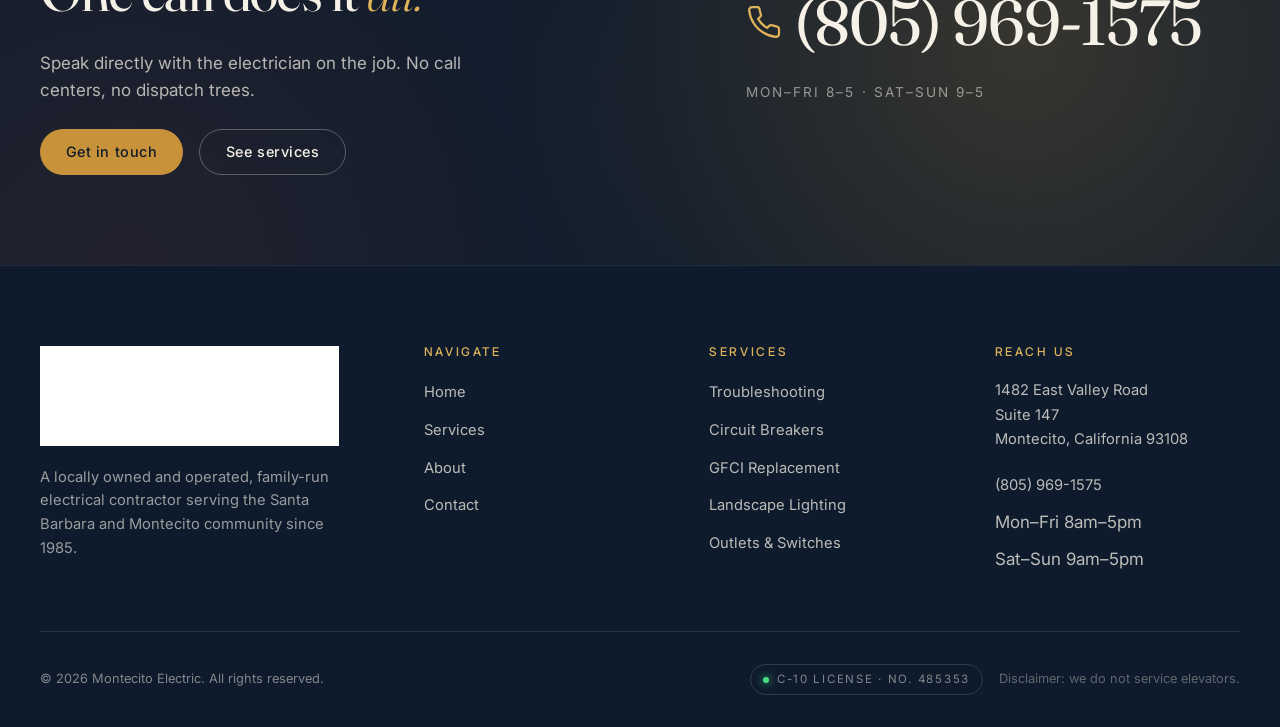
==== commit 8fa6ce94: "Fix PageSpeed performance: WebP images, non-blocking CSS/fonts, accessibility Performance: - Convert" ====
--- a/about.html
+++ b/about.html
@@ -8,7 +8,10 @@
 <meta name="theme-color" content="#0E1B2C" />
 <link rel="preconnect" href="https://fonts.googleapis.com" />
 <link rel="preconnect" href="https://fonts.gstatic.com" crossorigin />
-<link rel="stylesheet" href="assets/css/styles.css" />
+<link rel="stylesheet" href="assets/css/styles.css" media="print" onload="this.media='all'" />
+<noscript><link rel="stylesheet" href="assets/css/styles.css" /></noscript>
+<link rel="stylesheet" href="https://fonts.googleapis.com/css2?family=Fraunces:ital,opsz,wght@0,9..144,300;0,9..144,400;0,9..144,500;0,9..144,600;0,9..144,700;1,9..144,400&family=Inter:wght@300;400;500;600;700&display=swap" media="print" onload="this.media='all'" />
+<noscript><link rel="stylesheet" href="https://fonts.googleapis.com/css2?family=Fraunces:ital,opsz,wght@0,9..144,300;0,9..144,400;0,9..144,500;0,9..144,600;0,9..144,700;1,9..144,400&family=Inter:wght@300;400;500;600;700&display=swap" /></noscript>
 <link rel="icon" type="image/webp" href="assets/images/montecito-electric-logo.webp" />
 <link rel="icon" type="image/svg+xml" href="data:image/svg+xml,%3Csvg xmlns='http://www.w3.org/2000/svg' viewBox='0 0 64 64'%3E%3Crect width='64' height='64' rx='14' fill='%230E1B2C'/%3E%3Cpath d='M35 14 L20 36 H30 L28 50 L44 28 H34 Z' fill='%23E0B35B'/%3E%3C/svg%3E" />
 </head>
@@ -21,7 +24,7 @@
 <header class="site-header">
   <div class="container nav-inner">
     <a href="index.html" class="brand" aria-label="Montecito Electric — Home">
-      <img class="brand-logo" src="assets/images/montecito-electric-logo.webp" alt="Montecito Electric" decoding="async" />
+      <img class="brand-logo" src="assets/images/montecito-electric-logo.webp" alt="Montecito Electric" width="400" height="136" decoding="async" />
     </a>
 
     <nav aria-label="Primary">
@@ -46,6 +49,8 @@
   </div>
 </header>
 
+<main>
+
 <!-- Page hero -->
 <section class="page-hero">
   <div class="container">
@@ -60,10 +65,10 @@
 
 <figure class="about-establish reveal">
   <img
-    src="assets/images/about-montecito-elecric.png"
+    src="assets/images/about-montecito-elecric.webp"
     alt="Twin lanterns and an iron gate at a Montecito residence at twilight."
-    width="1672"
-    height="941"
+    width="800"
+    height="450"
     loading="lazy"
     decoding="async"
   />
@@ -140,22 +145,22 @@
     <div class="process-list reveal">
       <div class="process-item">
         <span class="process-step">◆</span>
-        <h4>Licensed & accountable</h4>
+        <h3>Licensed & accountable</h3>
         <p>Fully licensed, bonded, and insured. Every job carries the same signature and the same standard of care.</p>
       </div>
       <div class="process-item">
         <span class="process-step">◆</span>
-        <h4>Transparent pricing</h4>
+        <h3>Transparent pricing</h3>
         <p>Written estimates before work begins. No surprise line-items. No pressure to upsell things you don't need.</p>
       </div>
       <div class="process-item">
         <span class="process-step">◆</span>
-        <h4>Clean craftsmanship</h4>
+        <h3>Clean craftsmanship</h3>
         <p>Wiring you'd be happy to photograph. Panels you could eat off. Drop cloths and a broom on every visit.</p>
       </div>
       <div class="process-item">
         <span class="process-step">◆</span>
-        <h4>Lasting relationships</h4>
+        <h3>Lasting relationships</h3>
         <p>Many clients have called us for twenty-plus years. We plan for the next call, not just this one.</p>
       </div>
     </div>
@@ -175,7 +180,7 @@
 
     <figure class="about-area-hero reveal">
       <img
-        src="assets/images/montecito-service-area.png"
+        src="assets/images/montecito-service-area.webp"
         alt="Montecito and the Santa Barbara coastline from above."
         width="1672"
         height="941"
@@ -232,13 +237,15 @@
   </div>
 </section>
 
+</main>
+
 <!-- Footer -->
 <footer class="site-footer">
   <div class="container">
     <div class="footer-grid">
       <div class="footer-brand">
         <a href="index.html" class="brand" aria-label="Montecito Electric">
-          <img class="brand-logo" src="assets/images/montecito-electric-logo.webp" alt="Montecito Electric" decoding="async" />
+          <img class="brand-logo" src="assets/images/montecito-electric-logo.webp" alt="Montecito Electric" width="400" height="136" decoding="async" />
         </a>
         <p>A locally owned and operated, family-run electrical contractor serving the Santa Barbara and Montecito community since 1985.</p>
       </div>
@@ -279,7 +286,7 @@
       <div>© <span data-year>2026</span> Montecito Electric. All rights reserved.</div>
       <div style="display:flex; gap:1rem; align-items:center; flex-wrap:wrap">
         <span class="license-tag">C-10 License · No. 485353</span>
-        <span style="opacity:.5">Disclaimer: we do not service elevators.</span>
+        <span style="opacity:.7">Disclaimer: we do not service elevators.</span>
       </div>
     </div>
   </div>
@@ -288,14 +295,3 @@
 <script src="assets/js/main.js" defer></script>
 </body>
 </html>
-lex-wrap:wrap">
-        <span class="license-tag">C-10 License · No. 485353</span>
-        <span style="opacity:.5">Disclaimer: we do not service elevators.</span>
-      </div>
-    </div>
-  </div>
-</footer>
-
-<script src="assets/js/main.js" defer></script>
-</body>
-</html>
--- a/assets/css/styles.css
+++ b/assets/css/styles.css
@@ -4,8 +4,7 @@
    golden-hour amber, ivory. Serif display + refined sans.
    ========================================================= */
 
-/* ---------- Fonts (self-hosted via Google Fonts CDN) ---------- */
-@import url('https://fonts.googleapis.com/css2?family=Fraunces:ital,opsz,wght@0,9..144,300;0,9..144,400;0,9..144,500;0,9..144,600;0,9..144,700;1,9..144,400&family=Inter:wght@300;400;500;600;700&display=swap');
+/* ---------- Fonts — loaded via <link> in HTML <head> ---------- */
 
 /* ---------- Design tokens ---------- */
 :root {
@@ -18,10 +17,10 @@
   --bone:       #E7DFC9;
   --amber:      #C8923A;       /* golden-hour accent */
   --amber-lite: #E0B35B;
-  --amber-deep: #9A6E22;
+  --amber-deep: #7A5615;
   --terracotta: #B4553C;
   --sage:       #6B7A5A;
-  --muted:      #6B7383;
+  --muted:      #525A68;
 
   /* Typography */
   --font-display: 'Fraunces', 'Times New Roman', Georgia, serif;
@@ -576,7 +575,7 @@
   content: "";
   position: absolute;
   inset: 0;
-  background: url("../images/best-electrician-in-montecito.png") 92% 50% / min(52vw, 420px) auto no-repeat;
+  background: url("../images/best-electrician-in-montecito.webp") 92% 50% / min(52vw, 420px) auto no-repeat;
   opacity: 0.16;
   pointer-events: none;
   mix-blend-mode: soft-light;
@@ -715,7 +714,7 @@
   position: absolute;
   inset: 0;
   z-index: 0;
-  background-image: url("../images/background texture.png");
+  background-image: url("../images/background texture.webp");
   background-size: cover;
   background-position: center 40%;
   opacity: 0.5;
--- a/assets/css/styles.css
+++ b/assets/css/styles.css
@@ -4,8 +4,7 @@
    golden-hour amber, ivory. Serif display + refined sans.
    ========================================================= */
 
-/* ---------- Fonts (self-hosted via Google Fonts CDN) ---------- */
-@import url('https://fonts.googleapis.com/css2?family=Fraunces:ital,opsz,wght@0,9..144,300;0,9..144,400;0,9..144,500;0,9..144,600;0,9..144,700;1,9..144,400&family=Inter:wght@300;400;500;600;700&display=swap');
+/* ---------- Fonts — loaded via <link> in HTML <head> ---------- */
 
 /* ---------- Design tokens ---------- */
 :root {
@@ -18,10 +17,10 @@
   --bone:       #E7DFC9;
   --amber:      #C8923A;       /* golden-hour accent */
   --amber-lite: #E0B35B;
-  --amber-deep: #9A6E22;
+  --amber-deep: #7A5615;
   --terracotta: #B4553C;
   --sage:       #6B7A5A;
-  --muted:      #6B7383;
+  --muted:      #525A68;
 
   /* Typography */
   --font-display: 'Fraunces', 'Times New Roman', Georgia, serif;
@@ -576,7 +575,7 @@
   content: "";
   position: absolute;
   inset: 0;
-  background: url("../images/best-electrician-in-montecito.png") 92% 50% / min(52vw, 420px) auto no-repeat;
+  background: url("../images/best-electrician-in-montecito.webp") 92% 50% / min(52vw, 420px) auto no-repeat;
   opacity: 0.16;
   pointer-events: none;
   mix-blend-mode: soft-light;
@@ -715,7 +714,7 @@
   position: absolute;
   inset: 0;
   z-index: 0;
-  background-image: url("../images/background texture.png");
+  background-image: url("../images/background texture.webp");
   background-size: cover;
   background-position: center 40%;
   opacity: 0.5;
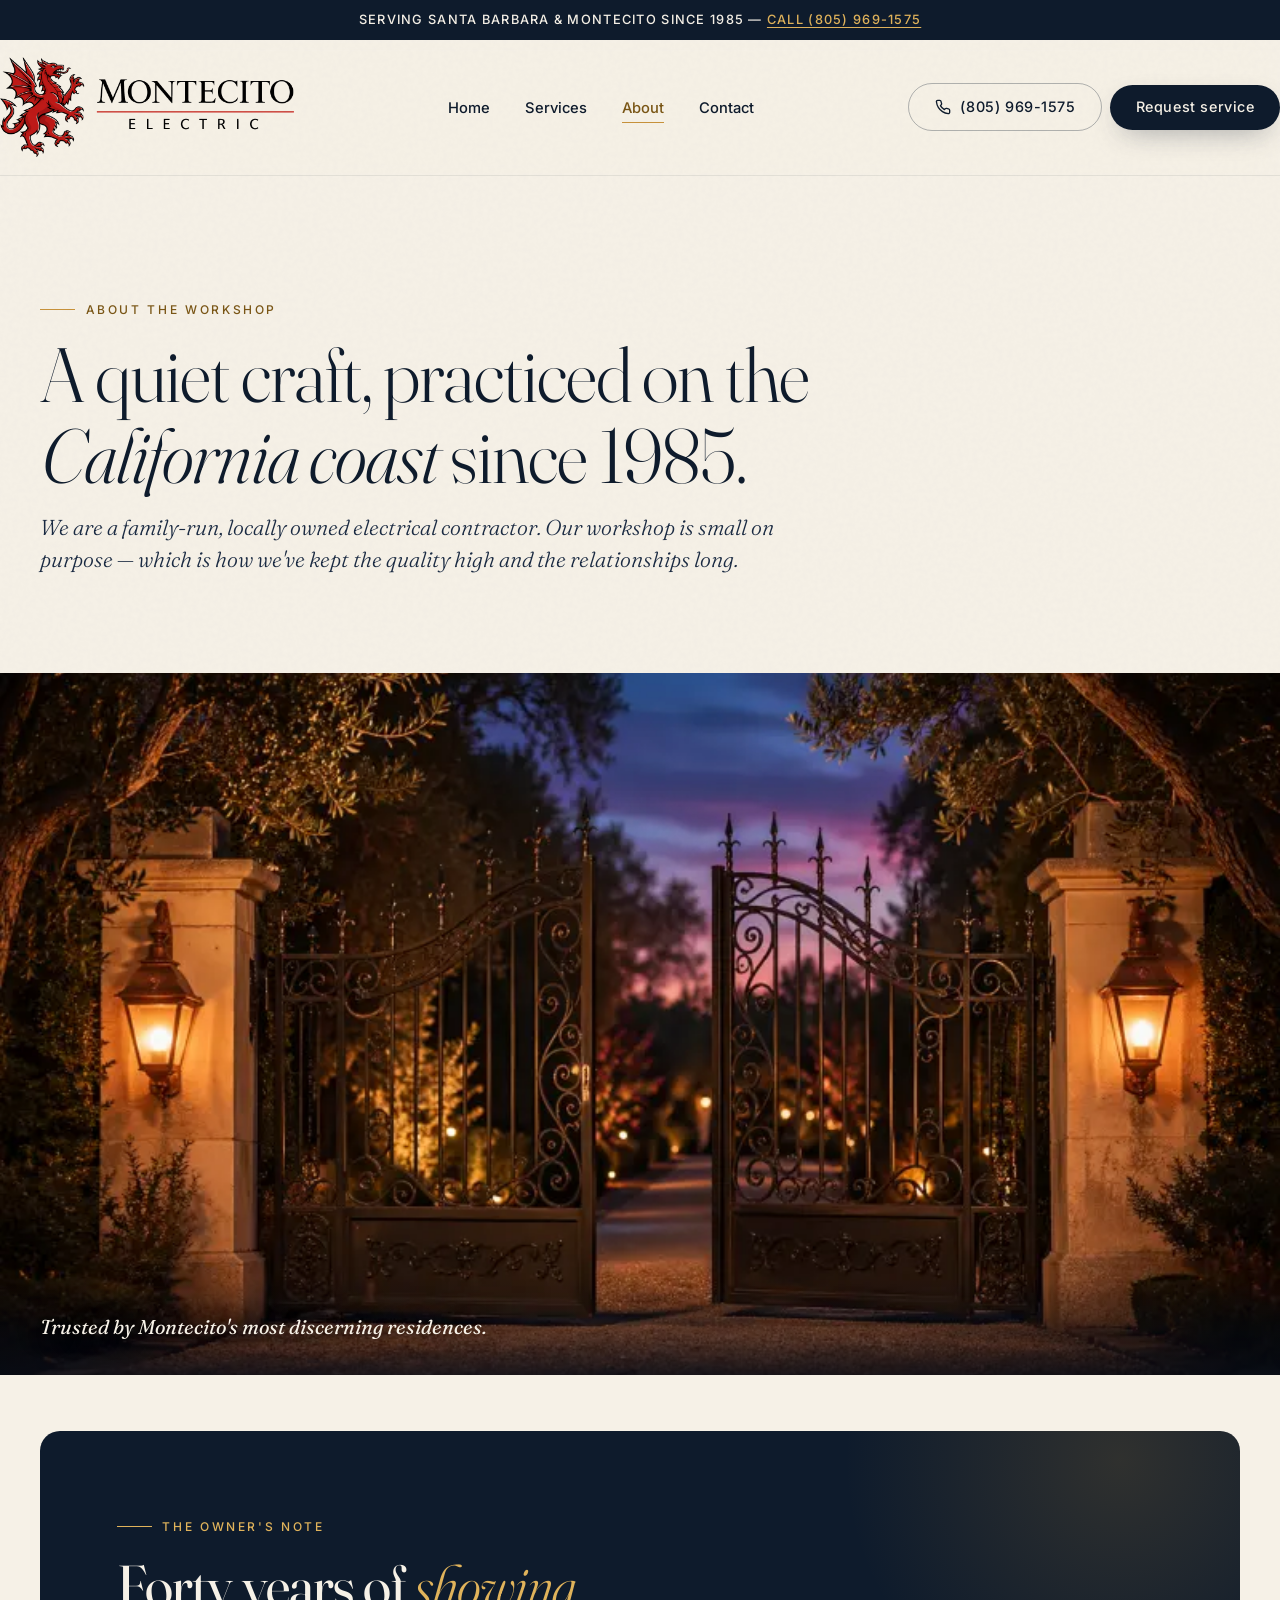
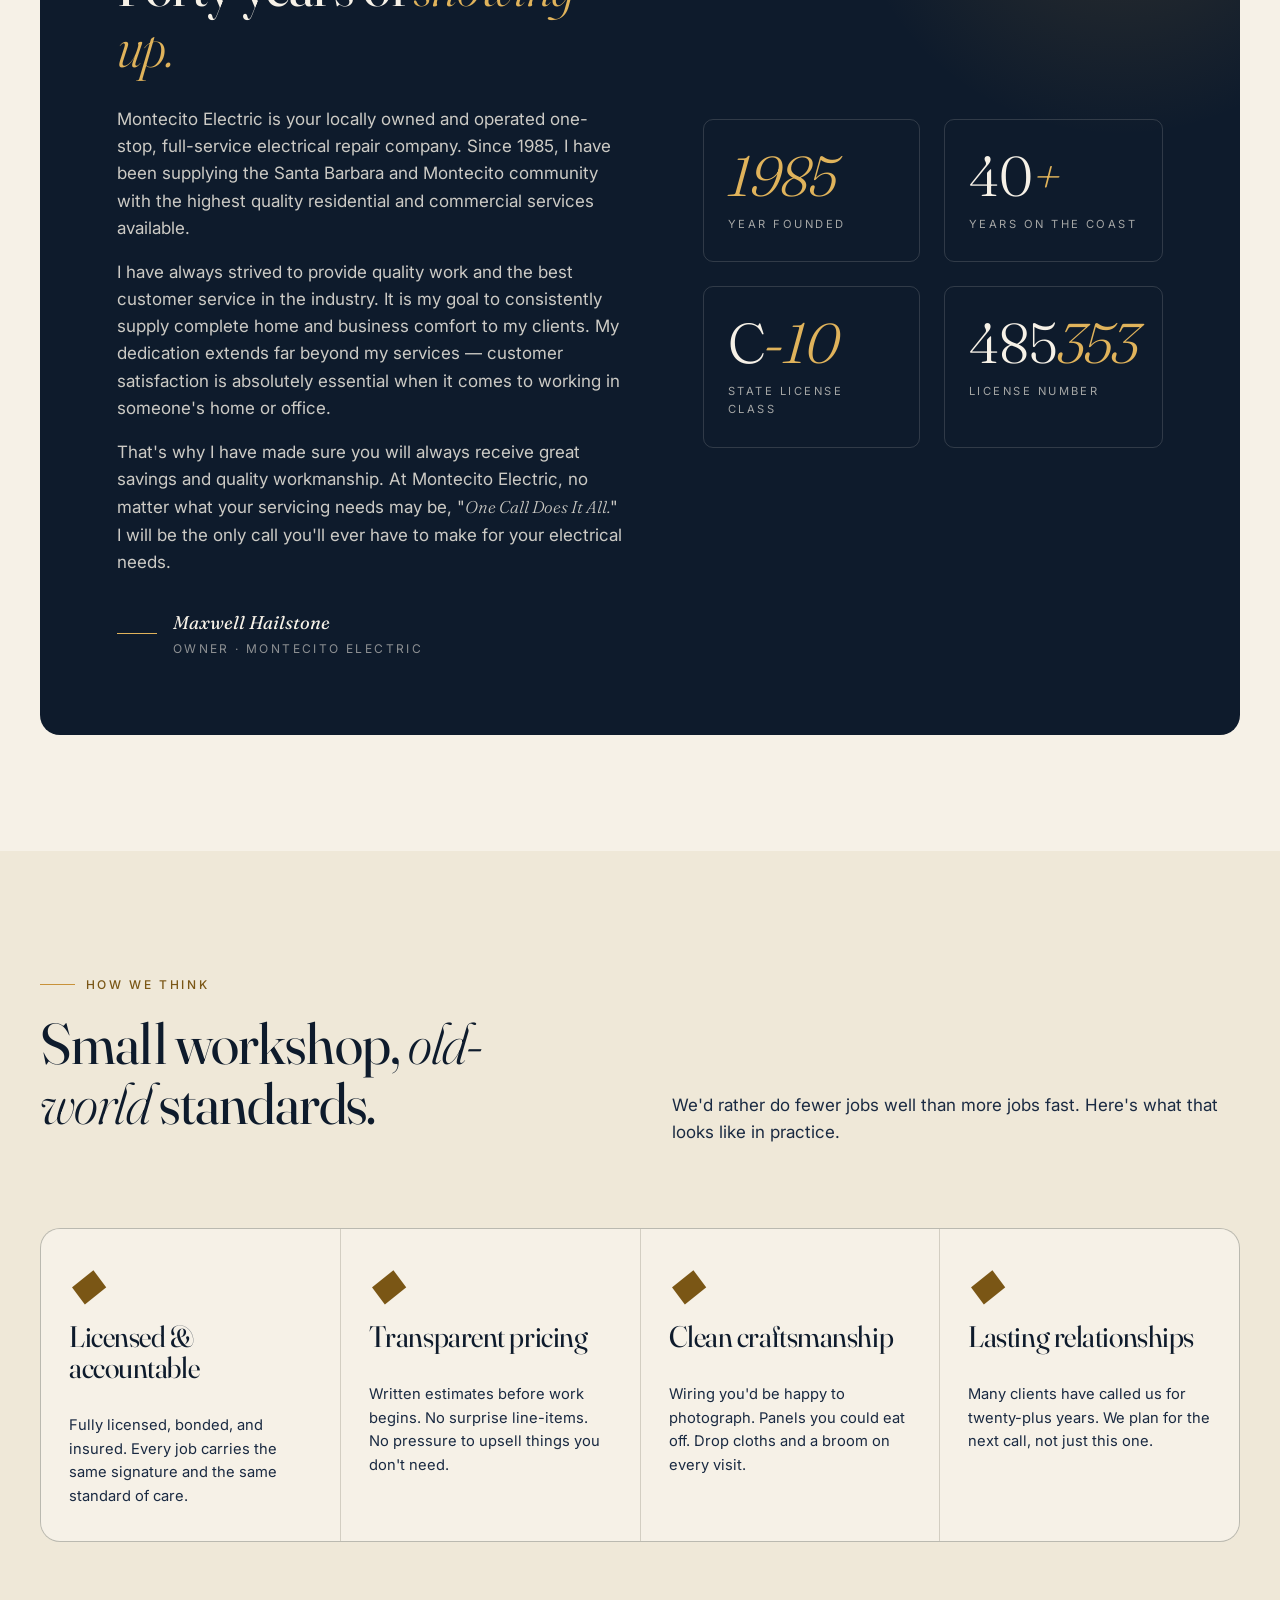
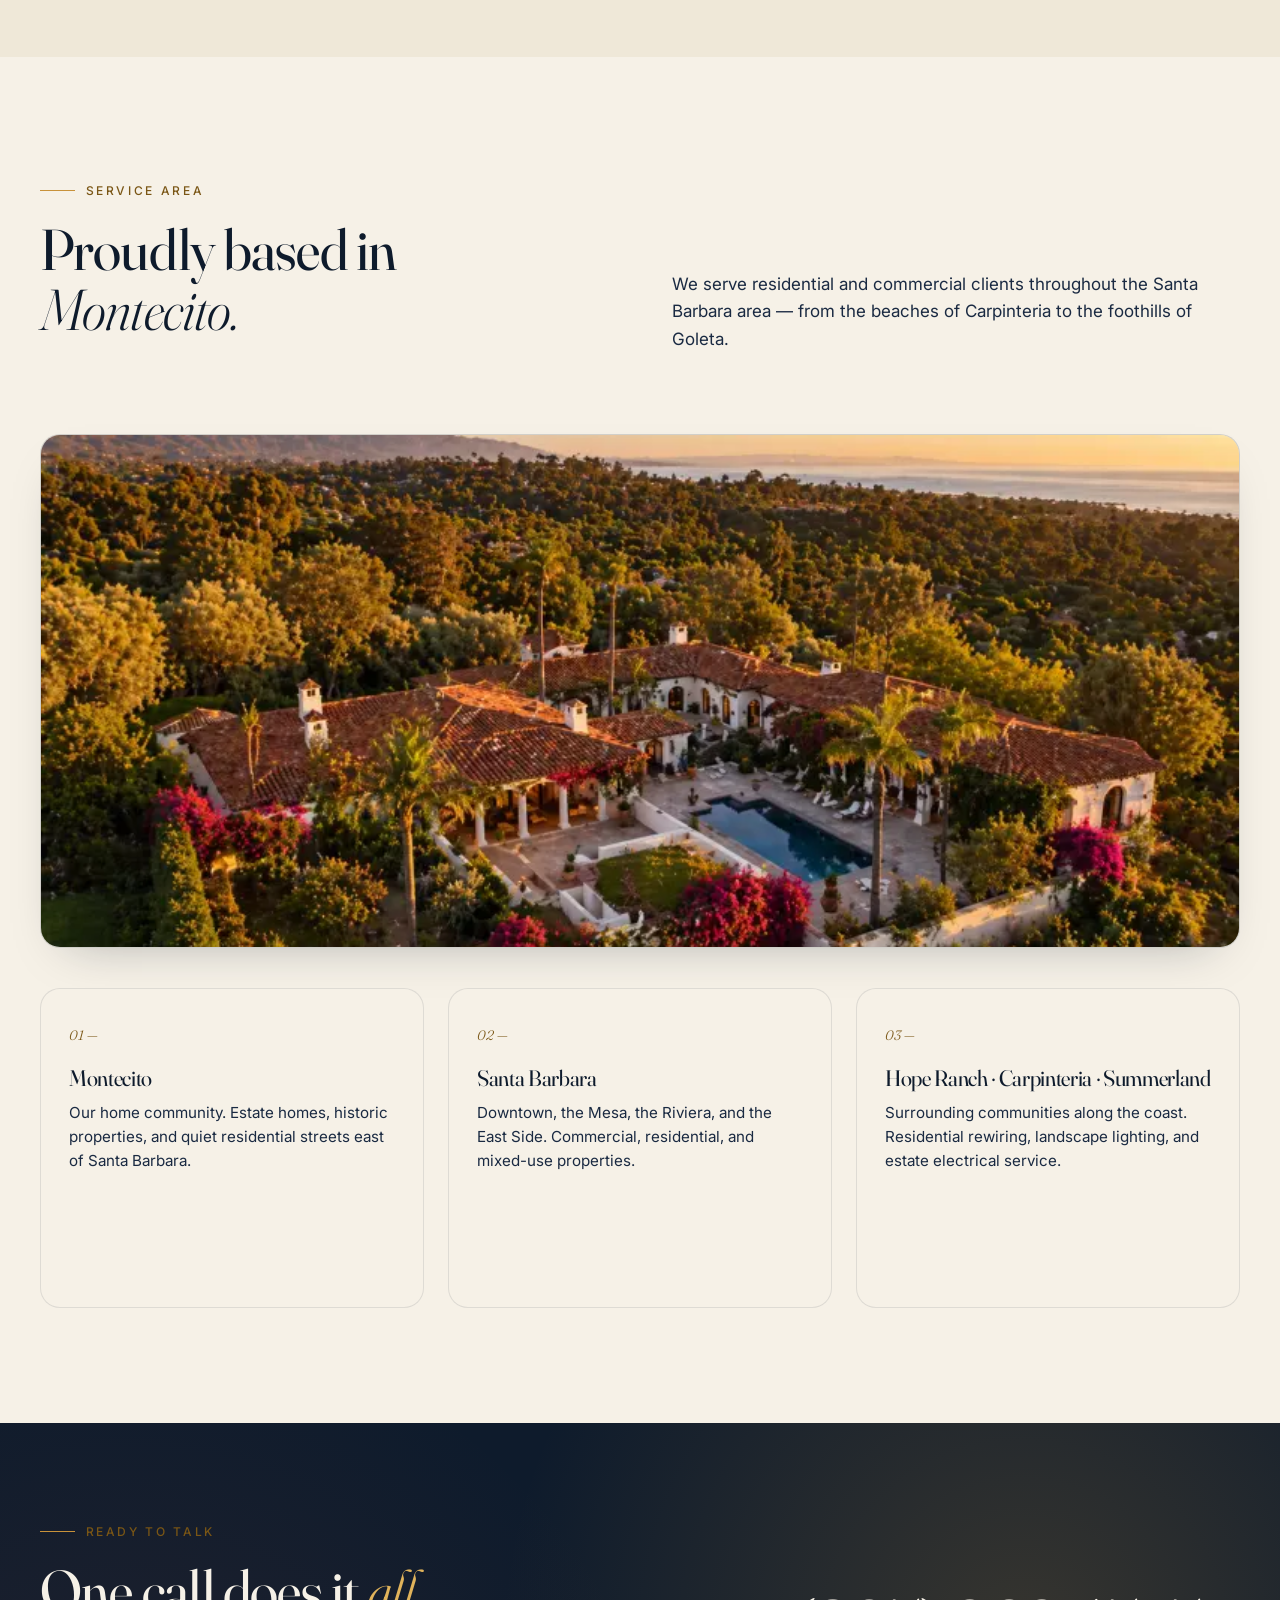
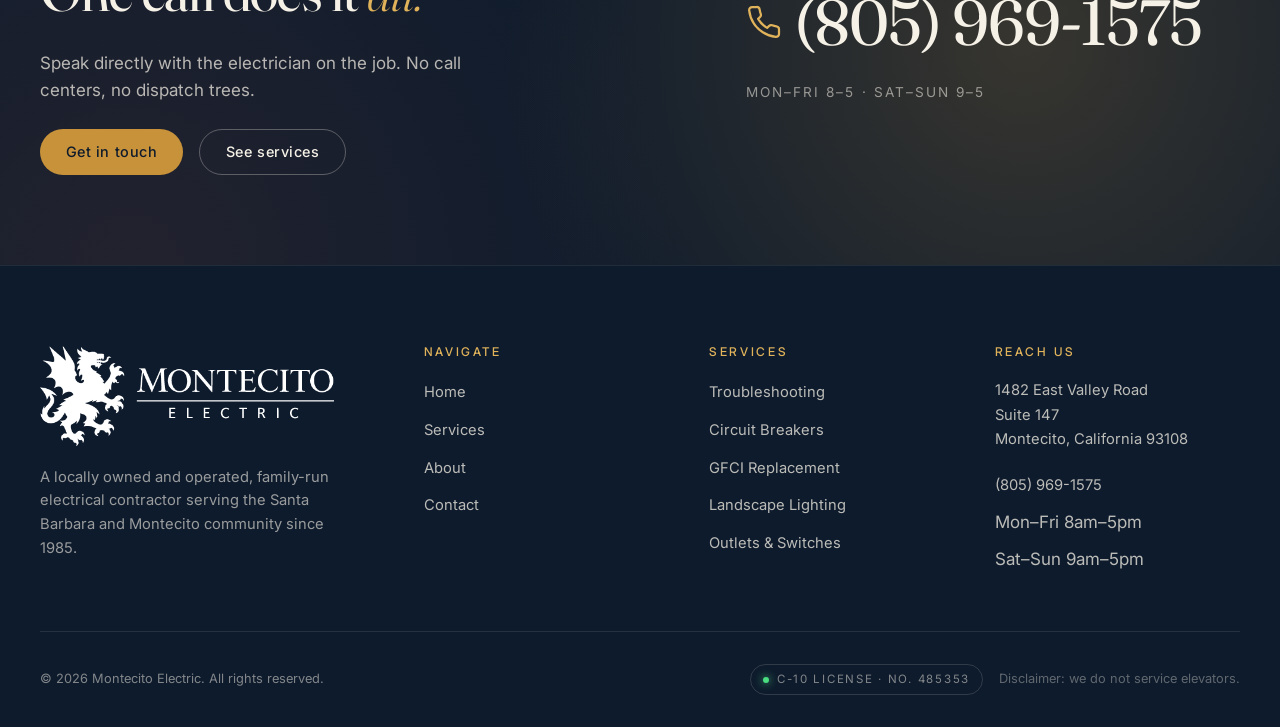
==== commit b3d41ff8: "Restore correct transparent webp logo and fix FOUC Reverted logo to the original transparent-backgro" ====
--- a/about.html
+++ b/about.html
@@ -8,8 +8,7 @@
 <meta name="theme-color" content="#0E1B2C" />
 <link rel="preconnect" href="https://fonts.googleapis.com" />
 <link rel="preconnect" href="https://fonts.gstatic.com" crossorigin />
-<link rel="stylesheet" href="assets/css/styles.css" media="print" onload="this.media='all'" />
-<noscript><link rel="stylesheet" href="assets/css/styles.css" /></noscript>
+<link rel="stylesheet" href="assets/css/styles.css" />
 <link rel="stylesheet" href="https://fonts.googleapis.com/css2?family=Fraunces:ital,opsz,wght@0,9..144,300;0,9..144,400;0,9..144,500;0,9..144,600;0,9..144,700;1,9..144,400&family=Inter:wght@300;400;500;600;700&display=swap" media="print" onload="this.media='all'" />
 <noscript><link rel="stylesheet" href="https://fonts.googleapis.com/css2?family=Fraunces:ital,opsz,wght@0,9..144,300;0,9..144,400;0,9..144,500;0,9..144,600;0,9..144,700;1,9..144,400&family=Inter:wght@300;400;500;600;700&display=swap" /></noscript>
 <link rel="icon" type="image/webp" href="assets/images/montecito-electric-logo.webp" />
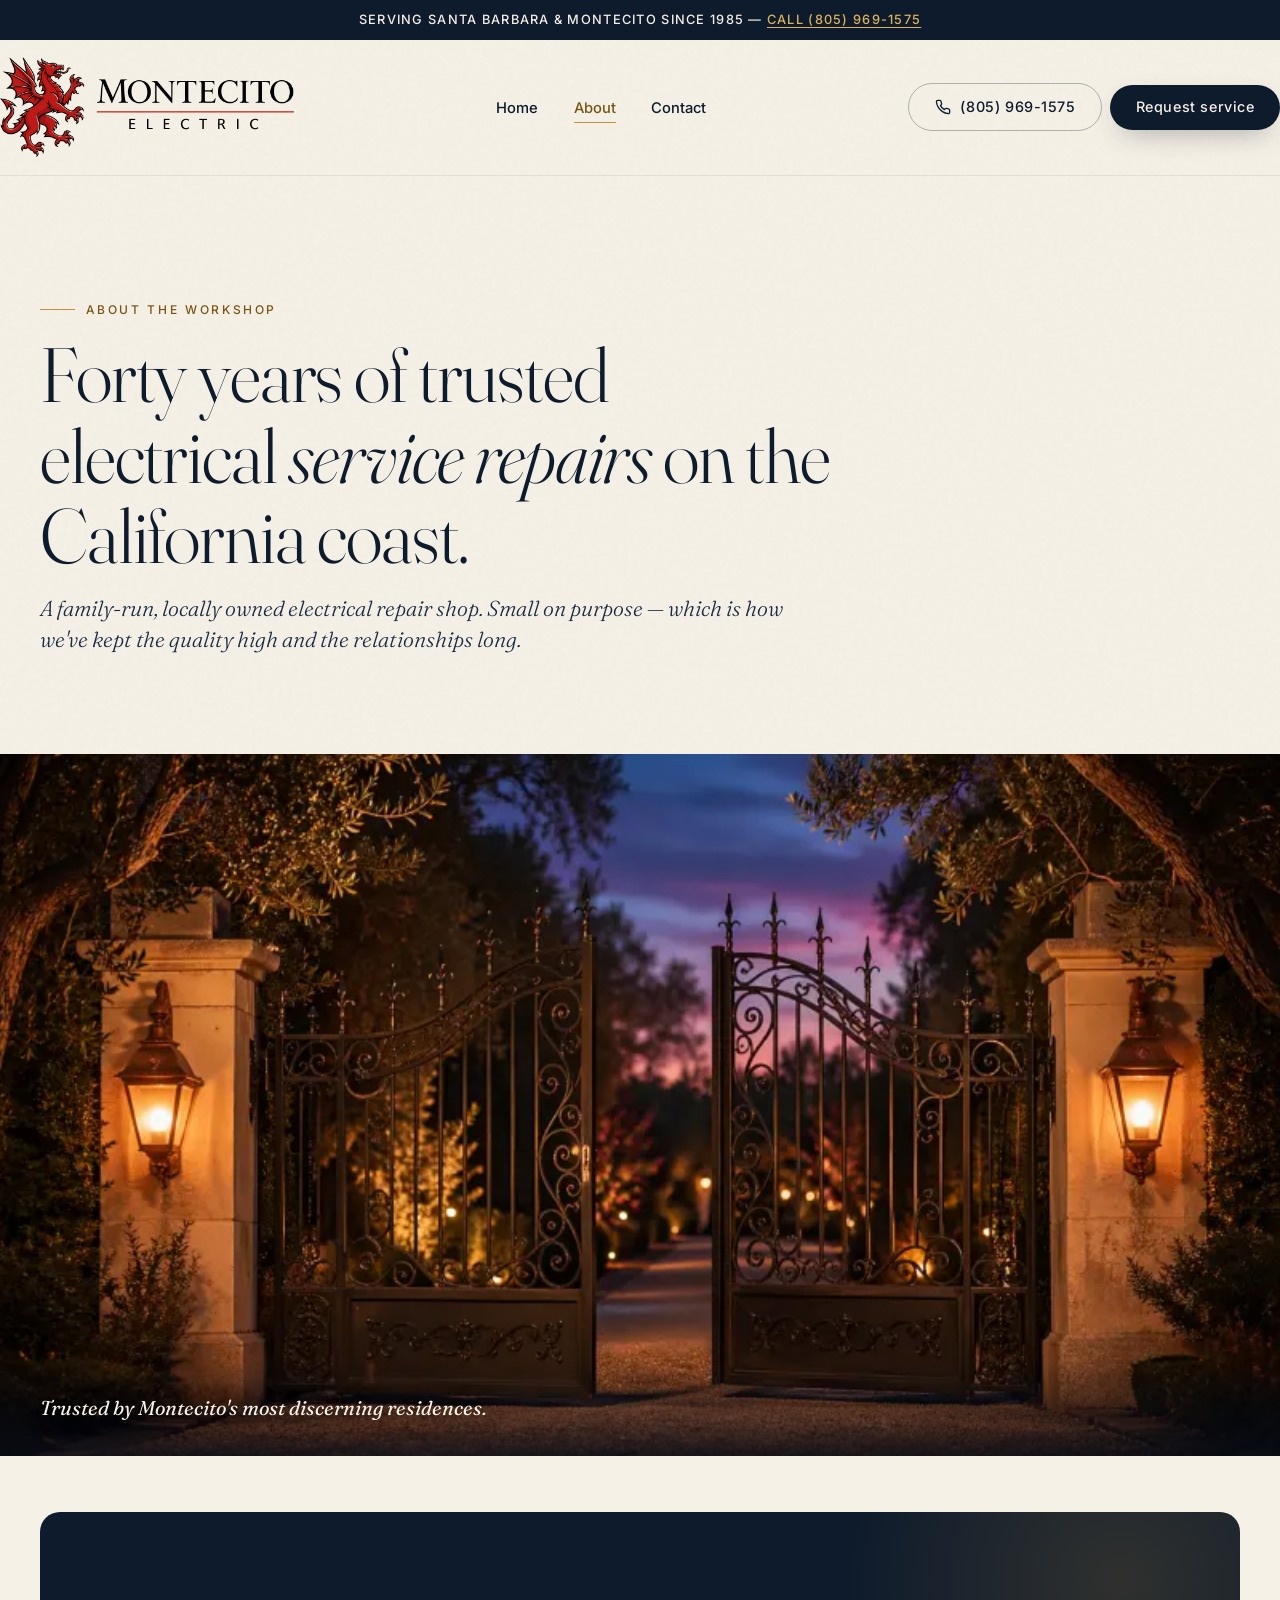
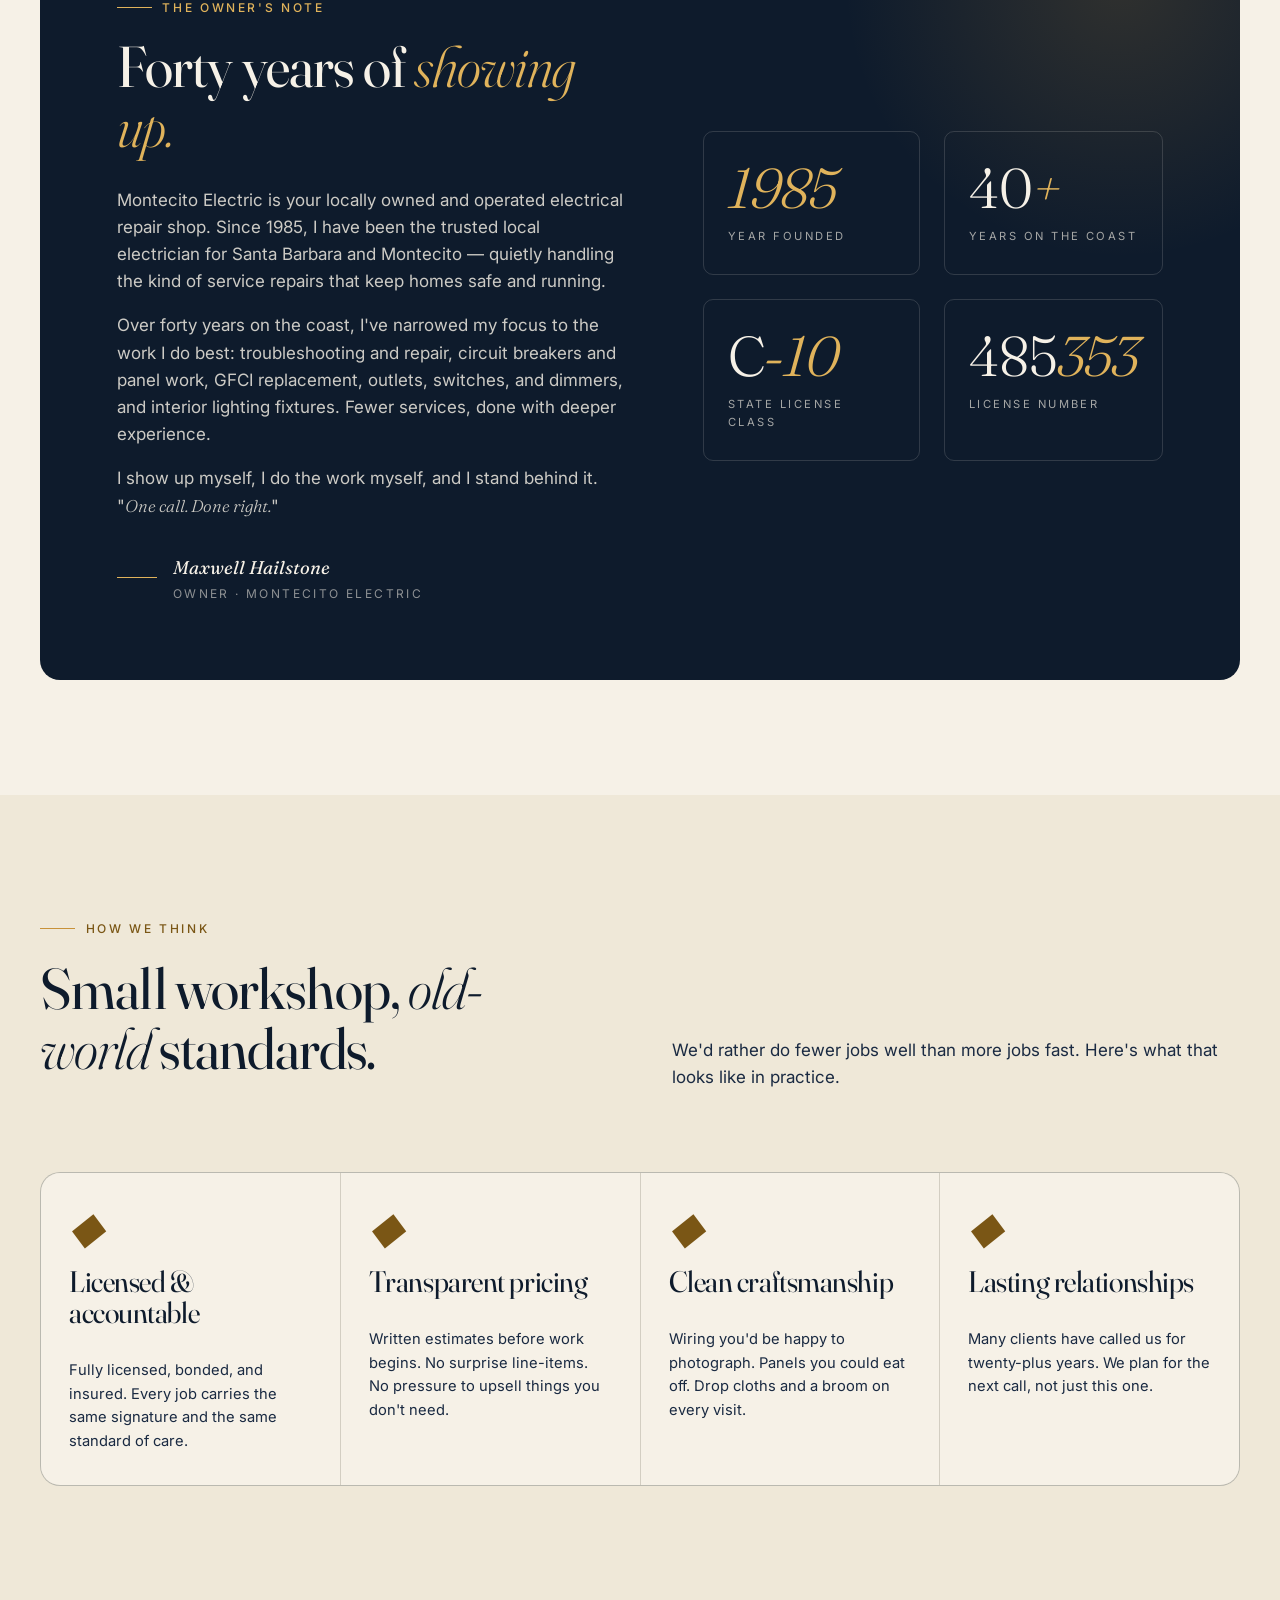
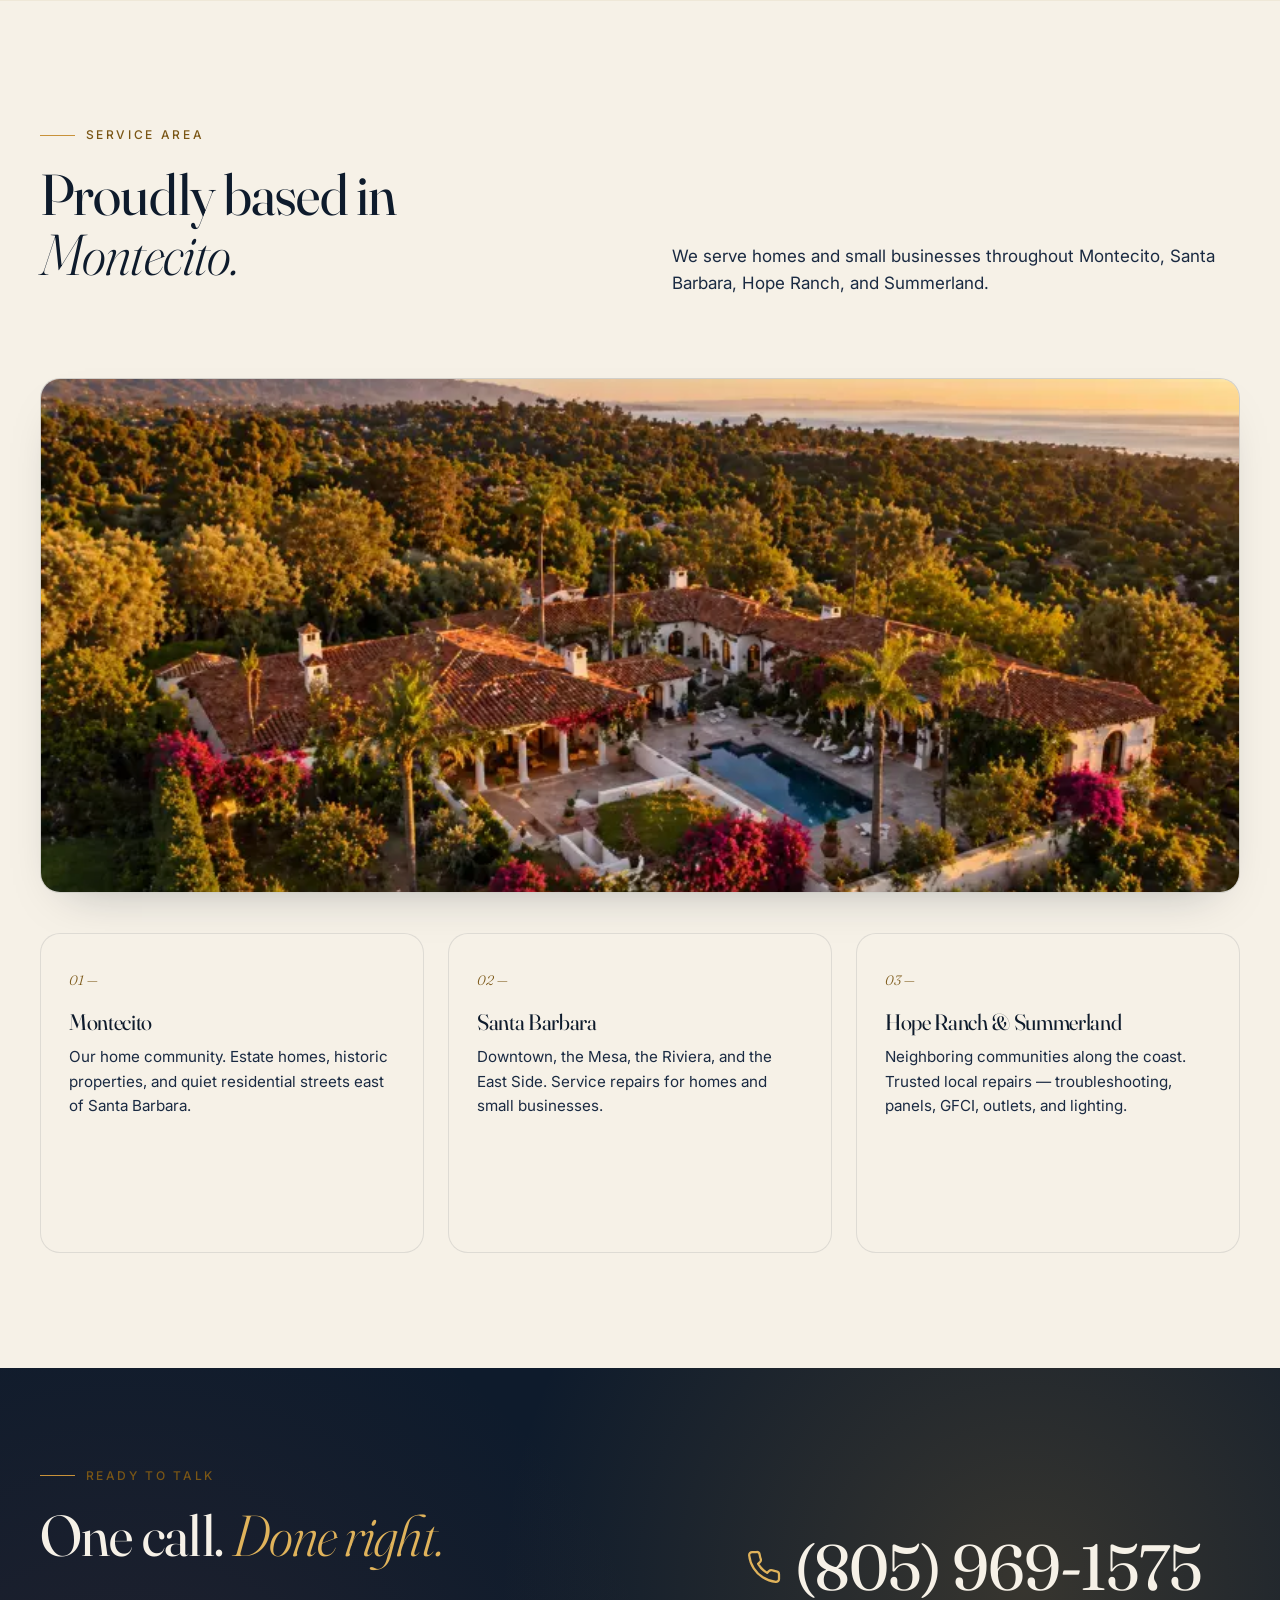
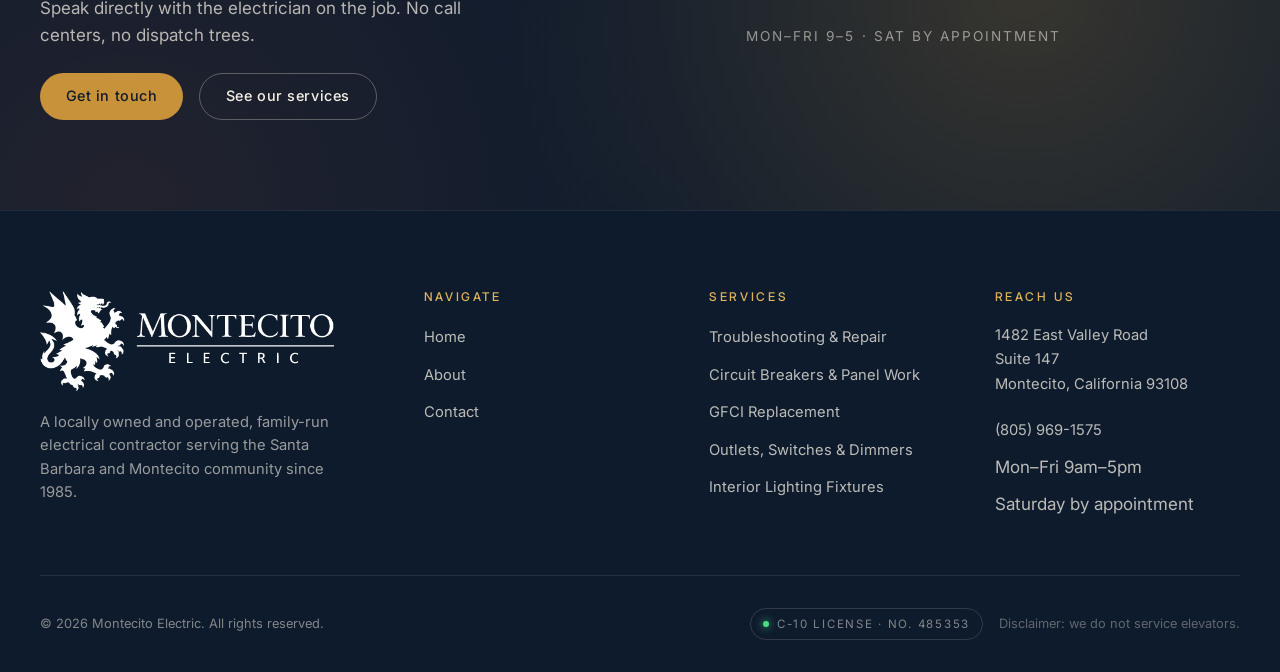
==== commit 9bc3e200: "Narrow scope to 5 services; reposition as repair specialist Owner is focusing the business down. Rem" ====
--- a/about.html
+++ b/about.html
@@ -3,8 +3,8 @@
 <head>
 <meta charset="UTF-8" />
 <meta name="viewport" content="width=device-width, initial-scale=1.0" />
-<title>About — Montecito Electric · Family-run since 1985</title>
-<meta name="description" content="Montecito Electric is a locally owned and operated, family-run electrical contractor serving Santa Barbara and Montecito since 1985. C-10 License #485353." />
+<title>About — Montecito Electric · Trusted local electrician since 1985</title>
+<meta name="description" content="Family-run electrical repair shop serving Santa Barbara and Montecito since 1985. Forty-plus years of trusted service repairs — troubleshooting, panels, GFCI, outlets, and lighting. C-10 License #485353." />
 <meta name="theme-color" content="#0E1B2C" />
 <link rel="preconnect" href="https://fonts.googleapis.com" />
 <link rel="preconnect" href="https://fonts.gstatic.com" crossorigin />
@@ -29,7 +29,6 @@
     <nav aria-label="Primary">
       <ul class="nav-links">
         <li><a href="index.html">Home</a></li>
-        <li><a href="services.html">Services</a></li>
         <li><a href="about.html" class="active">About</a></li>
         <li><a href="contact.html">Contact</a></li>
       </ul>
@@ -54,9 +53,9 @@
 <section class="page-hero">
   <div class="container">
     <span class="eyebrow">About the workshop</span>
-    <h1>A quiet craft, practiced on the <em class="italic-serif">California coast</em> since 1985.</h1>
+    <h1>Forty years of trusted electrical <em class="italic-serif">service repairs</em> on the California coast.</h1>
     <p class="lead">
-      We are a family-run, locally owned electrical contractor. Our workshop is small on purpose — which
+      A family-run, locally owned electrical repair shop. Small on purpose — which
       is how we've kept the quality high and the relationships long.
     </p>
   </div>
@@ -83,20 +82,19 @@
           <span class="eyebrow">The owner's note</span>
           <h2>Forty years of <em class="italic-serif">showing up.</em></h2>
           <p>
-            Montecito Electric is your locally owned and operated one-stop, full-service electrical repair company.
-            Since 1985, I have been supplying the Santa Barbara and Montecito community with the highest quality
-            residential and commercial services available.
+            Montecito Electric is your locally owned and operated electrical repair shop.
+            Since 1985, I have been the trusted local electrician for Santa Barbara and Montecito —
+            quietly handling the kind of service repairs that keep homes safe and running.
           </p>
           <p>
-            I have always strived to provide quality work and the best customer service in the industry. It is
-            my goal to consistently supply complete home and business comfort to my clients. My dedication
-            extends far beyond my services — customer satisfaction is absolutely essential when it comes to
-            working in someone's home or office.
+            Over forty years on the coast, I've narrowed my focus to the work I do best:
+            troubleshooting and repair, circuit breakers and panel work, GFCI replacement,
+            outlets, switches, and dimmers, and interior lighting fixtures. Fewer services,
+            done with deeper experience.
           </p>
           <p>
-            That's why I have made sure you will always receive great savings and quality workmanship. At Montecito
-            Electric, no matter what your servicing needs may be, "<em class="italic-serif">One Call Does It All.</em>"
-            I will be the only call you'll ever have to make for your electrical needs.
+            I show up myself, I do the work myself, and I stand behind it.
+            "<em class="italic-serif">One call. Done right.</em>"
           </p>
           <div class="signature">
             <span class="signature-line"></span>
@@ -174,7 +172,7 @@
         <span class="eyebrow">Service area</span>
         <h2>Proudly based in <em class="italic-serif">Montecito.</em></h2>
       </div>
-      <p>We serve residential and commercial clients throughout the Santa Barbara area — from the beaches of Carpinteria to the foothills of Goleta.</p>
+      <p>We serve homes and small businesses throughout Montecito, Santa Barbara, Hope Ranch, and Summerland.</p>
     </div>
 
     <figure class="about-area-hero reveal">
@@ -197,12 +195,12 @@
       <article class="service-card">
         <span class="service-num">02 —</span>
         <h3>Santa Barbara</h3>
-        <p>Downtown, the Mesa, the Riviera, and the East Side. Commercial, residential, and mixed-use properties.</p>
+        <p>Downtown, the Mesa, the Riviera, and the East Side. Service repairs for homes and small businesses.</p>
       </article>
       <article class="service-card">
         <span class="service-num">03 —</span>
-        <h3>Hope Ranch · Carpinteria · Summerland</h3>
-        <p>Surrounding communities along the coast. Residential rewiring, landscape lighting, and estate electrical service.</p>
+        <h3>Hope Ranch & Summerland</h3>
+        <p>Neighboring communities along the coast. Trusted local repairs — troubleshooting, panels, GFCI, outlets, and lighting.</p>
       </article>
     </div>
   </div>
@@ -214,13 +212,13 @@
     <div class="cta-inner">
       <div>
         <span class="eyebrow">Ready to talk</span>
-        <h2>One call does it <em class="italic-serif">all.</em></h2>
+        <h2>One call. <em class="italic-serif">Done right.</em></h2>
         <p style="color:rgba(246,241,231,0.72); max-width:40ch; margin-top:1rem">
           Speak directly with the electrician on the job. No call centers, no dispatch trees.
         </p>
         <div class="cta-actions">
           <a href="contact.html" class="btn btn-amber">Get in touch</a>
-          <a href="services.html" class="btn btn-ghost">See services</a>
+          <a href="index.html#services" class="btn btn-ghost">See our services</a>
         </div>
       </div>
       <div>
@@ -229,7 +227,7 @@
           (805) 969-1575
         </a>
         <p style="color:rgba(246,241,231,0.55); font-size:.85rem; margin-top:.5rem; letter-spacing:.15em; text-transform:uppercase">
-          Mon–Fri 8–5 · Sat–Sun 9–5
+          Mon–Fri 9–5 · Sat by appointment
         </p>
       </div>
     </div>
@@ -252,7 +250,6 @@
         <h4>Navigate</h4>
         <ul>
           <li><a href="index.html">Home</a></li>
-          <li><a href="services.html">Services</a></li>
           <li><a href="about.html">About</a></li>
           <li><a href="contact.html">Contact</a></li>
         </ul>
@@ -260,11 +257,11 @@
       <div class="footer-col">
         <h4>Services</h4>
         <ul>
-          <li><a href="services.html#troubleshooting">Troubleshooting</a></li>
-          <li><a href="services.html#breakers">Circuit Breakers</a></li>
-          <li><a href="services.html#gfci">GFCI Replacement</a></li>
-          <li><a href="services.html#landscape">Landscape Lighting</a></li>
-          <li><a href="services.html#outlets">Outlets & Switches</a></li>
+          <li><a href="index.html#services">Troubleshooting & Repair</a></li>
+          <li><a href="index.html#services">Circuit Breakers & Panel Work</a></li>
+          <li><a href="index.html#services">GFCI Replacement</a></li>
+          <li><a href="index.html#services">Outlets, Switches & Dimmers</a></li>
+          <li><a href="index.html#services">Interior Lighting Fixtures</a></li>
         </ul>
       </div>
       <div class="footer-col">
@@ -276,8 +273,8 @@
         </address>
         <ul style="margin-top:1.25rem">
           <li><a href="tel:8059691575">(805) 969-1575</a></li>
-          <li>Mon–Fri 8am–5pm</li>
-          <li>Sat–Sun 9am–5pm</li>
+          <li>Mon–Fri 9am–5pm</li>
+          <li>Saturday by appointment</li>
         </ul>
       </div>
     </div>
